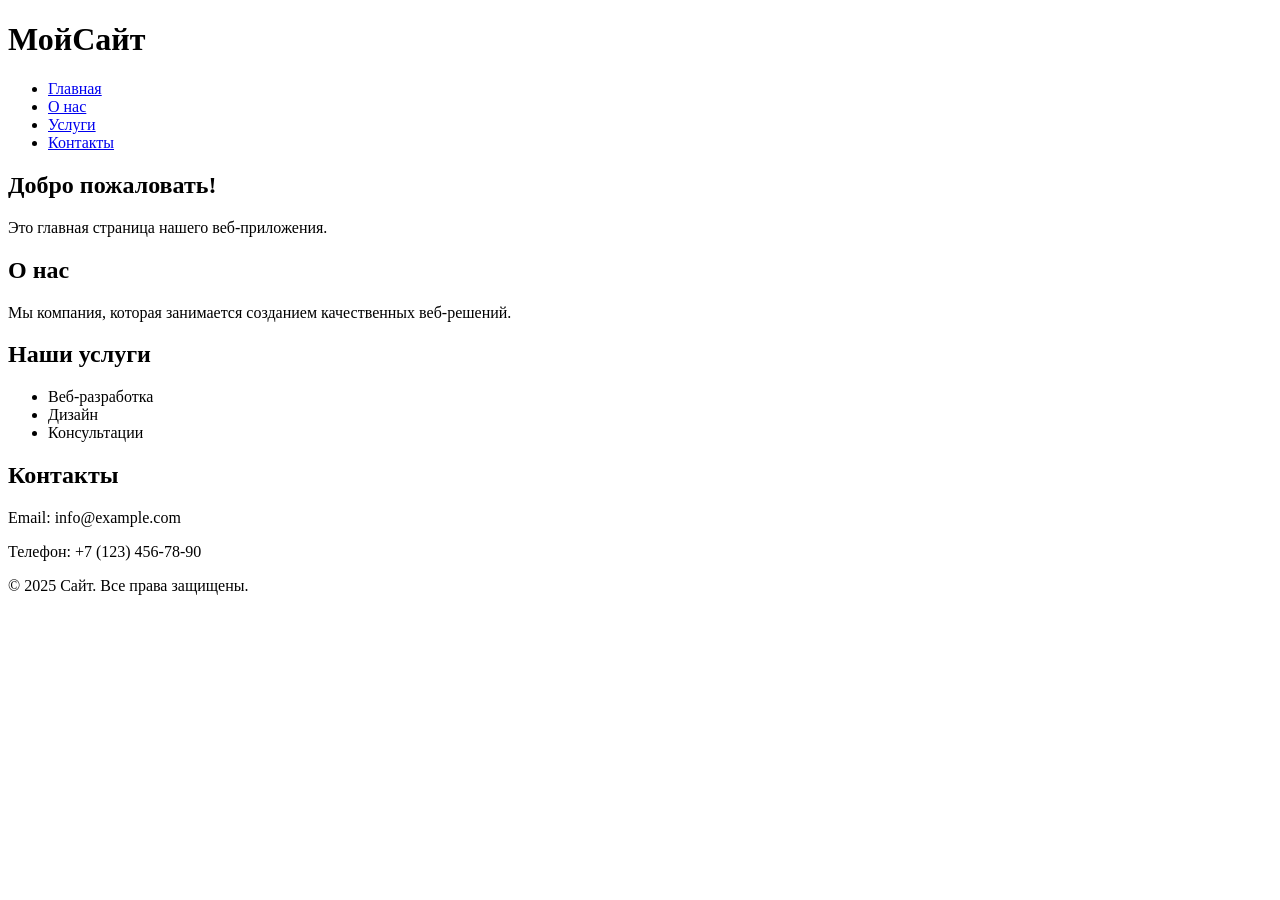
==== index.html @ 2c1b056c "Add files via upload" ====
<!DOCTYPE html>
<html lang="ru">

<head>
    <meta charset="UTF-8">
    <meta name="viewport" content="width=device-width, initial-scale=1.0">
    <title>Мой сайт</title>
    <link rel="icon" href="assets/favicon.ico" type="image/x-icon">
</head>

<body>
    <header>
        <div>
            <h1>МойСайт</h1>
        </div>
        <nav>
            <ul>
                <li><a href="#home">Главная</a></li>
                <li><a href="#about">О нас</a></li>
                <li><a href="#services">Услуги</a></li>
                <li><a href="#contact">Контакты</a></li>
            </ul>
        </nav>
    </header>
    <main>
        <section id="home">
            <h2>Добро пожаловать!</h2>
            <p>Это главная страница нашего веб-приложения.</p>
        </section>
        <section id="about">
            <h2>О нас</h2>
            <p>Мы компания, которая занимается созданием качественных веб-решений.
            </p>
        </section>
        <section id="services">
            <h2>Наши услуги</h2>
            <ul>
                <li>Веб-разработка</li>
                <li>Дизайн</li>
                <li>Консультации</li>
            </ul>
        </section>
        <section id="contact">
            <h2>Контакты</h2>
            <p>Email: info@example.com</p>
            <p>Телефон: +7 (123) 456-78-90</p>
        </section>
    </main>
    <footer>
        <p>&copy; 2025 Сайт. Все права защищены.</p>
    </footer>
</body>
</html>
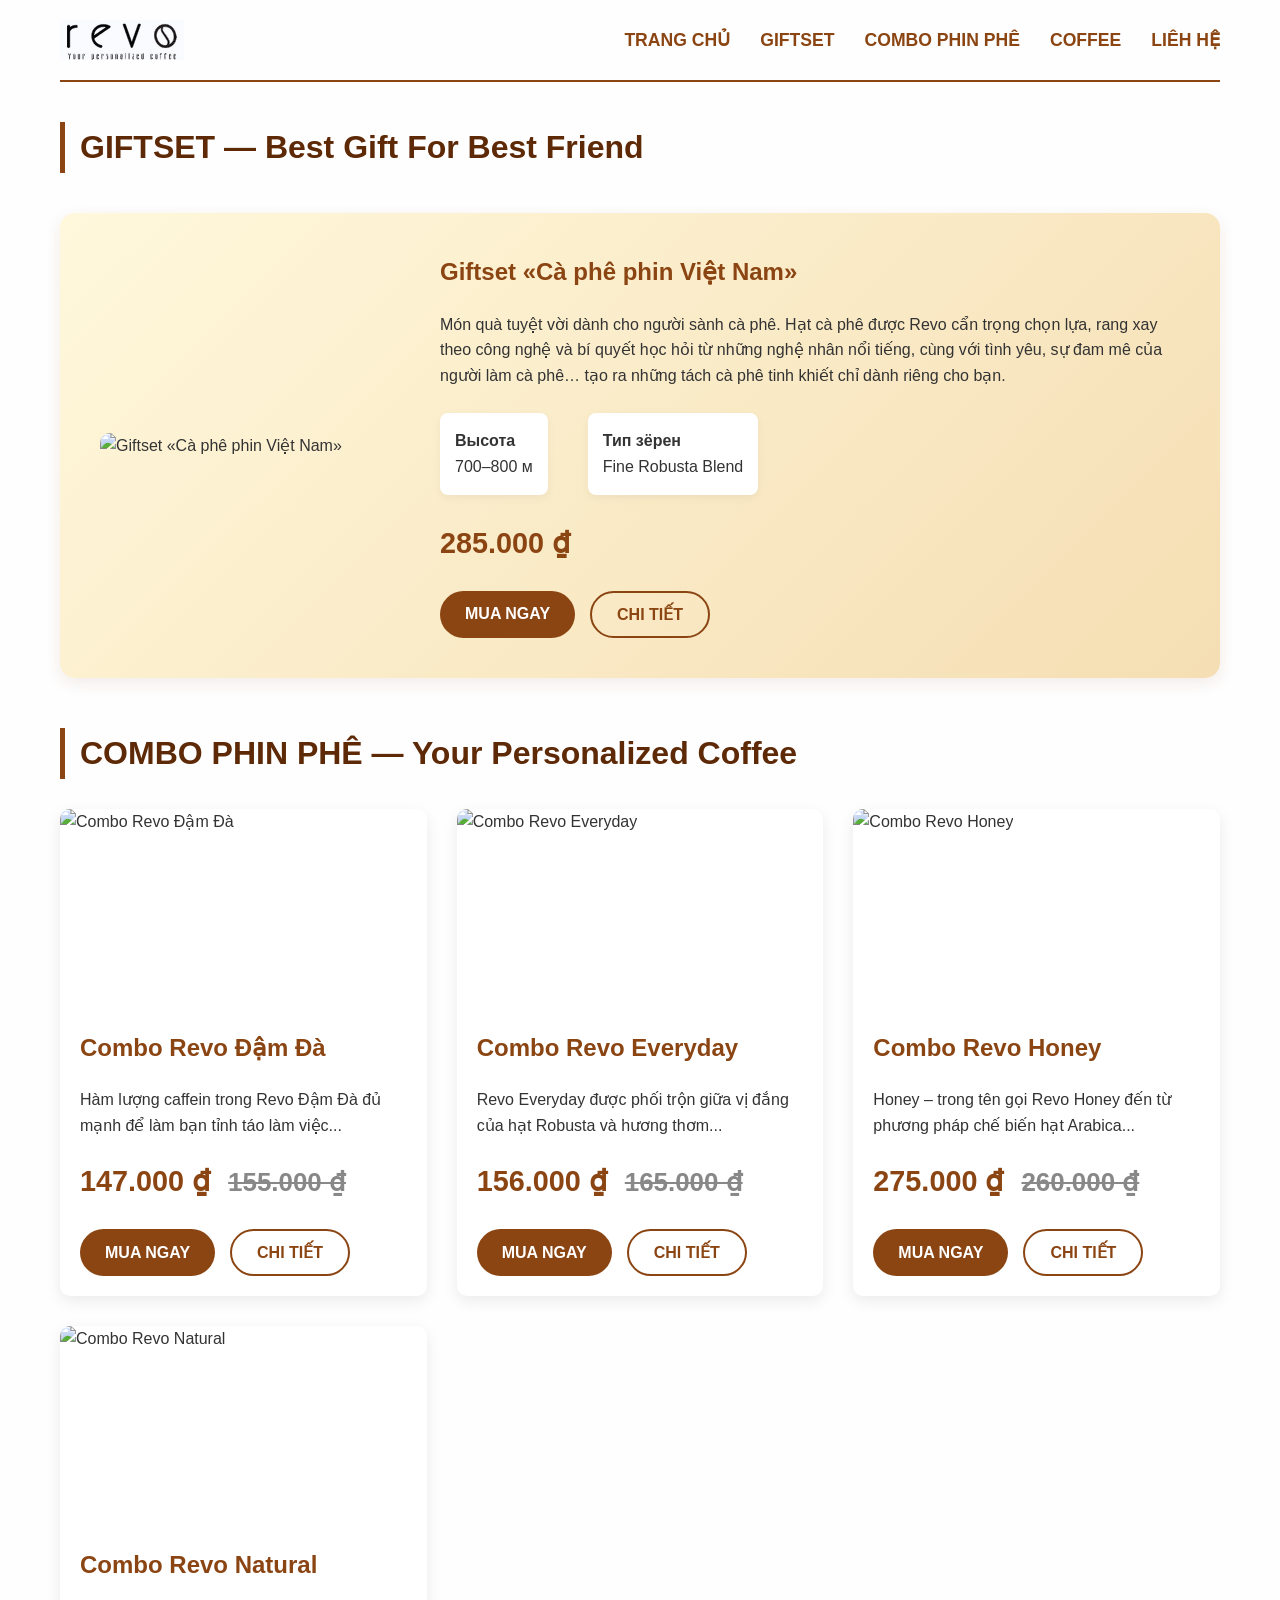
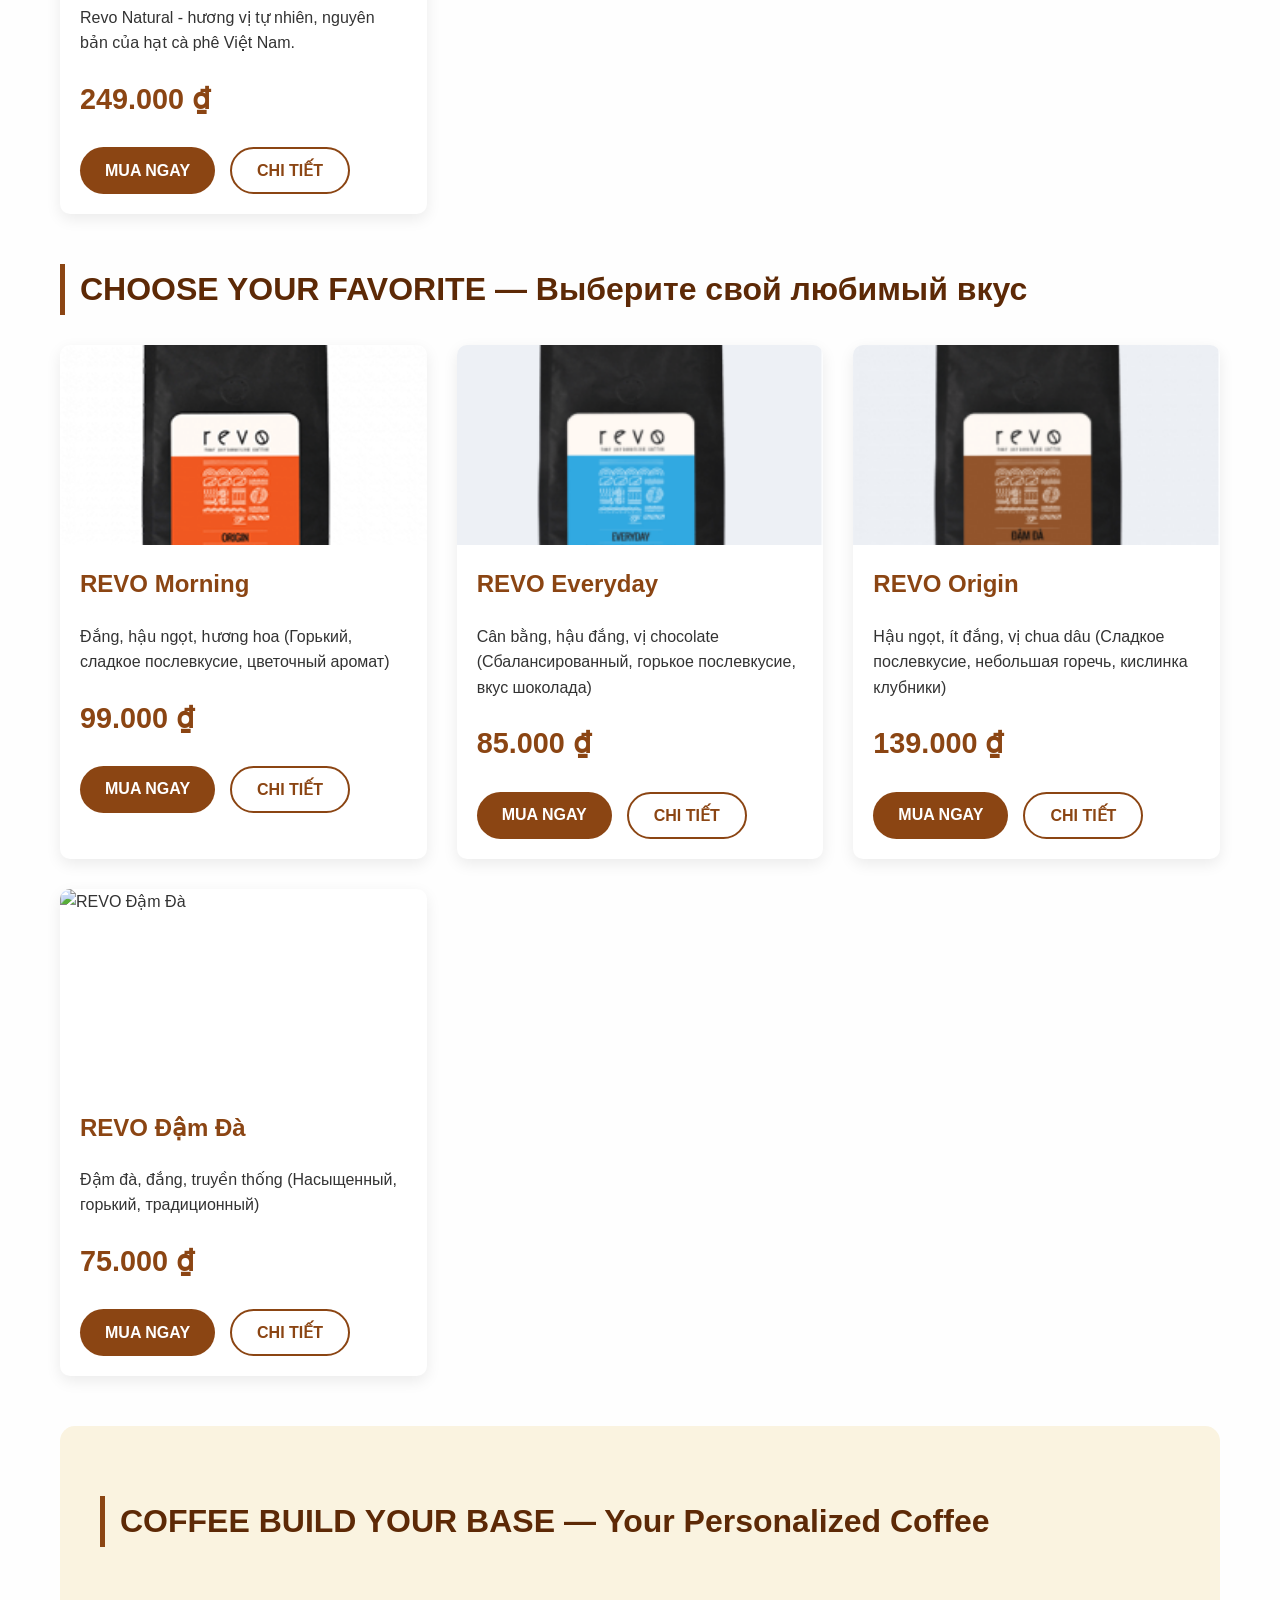
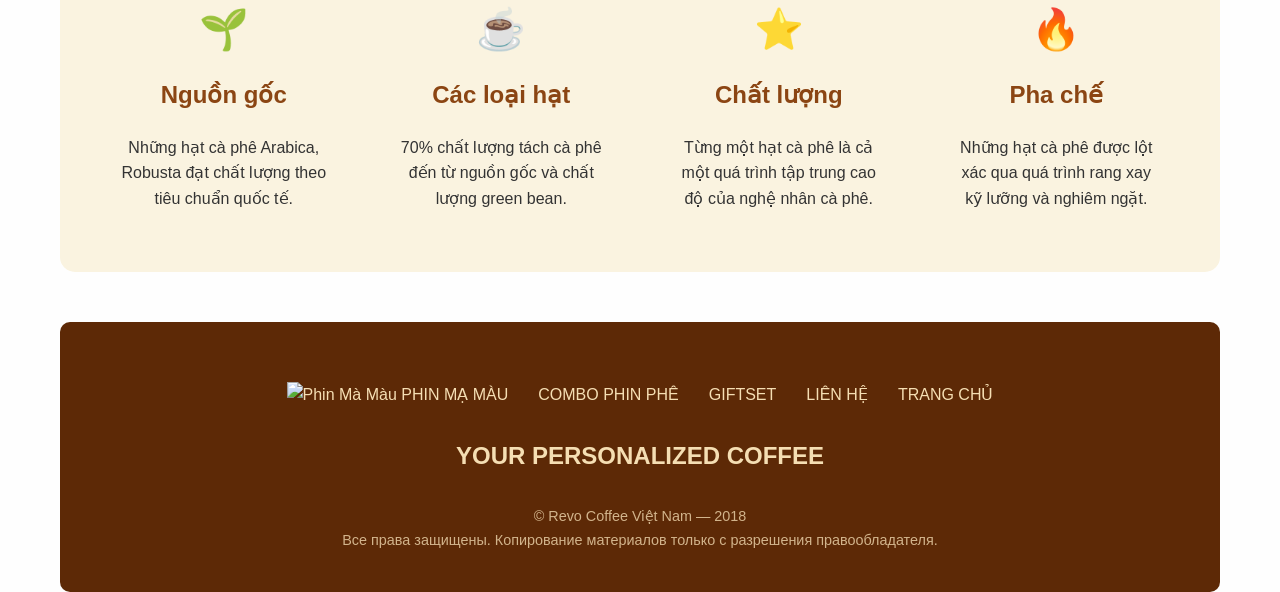
==== commit 22ee5a3d: "prac2" ====
--- a/index.html
+++ b/index.html
@@ -1,53 +1,553 @@
-<!DOCTYPE html>
-<html lang="ru">
-
-<head>
-    <meta charset="UTF-8">
-    <meta name="viewport" content="width=device-width, initial-scale=1.0">
-    <title>Мой сайт</title>
-    <link rel="icon" href="assets/favicon.ico" type="image/x-icon">
-</head>
-
-<body>
-    <header>
-        <div>
-            <h1>МойСайт</h1>
-        </div>
-        <nav>
-            <ul>
-                <li><a href="#home">Главная</a></li>
-                <li><a href="#about">О нас</a></li>
-                <li><a href="#services">Услуги</a></li>
-                <li><a href="#contact">Контакты</a></li>
-            </ul>
-        </nav>
-    </header>
-    <main>
-        <section id="home">
-            <h2>Добро пожаловать!</h2>
-            <p>Это главная страница нашего веб-приложения.</p>
-        </section>
-        <section id="about">
-            <h2>О нас</h2>
-            <p>Мы компания, которая занимается созданием качественных веб-решений.
-            </p>
-        </section>
-        <section id="services">
-            <h2>Наши услуги</h2>
-            <ul>
-                <li>Веб-разработка</li>
-                <li>Дизайн</li>
-                <li>Консультации</li>
-            </ul>
-        </section>
-        <section id="contact">
-            <h2>Контакты</h2>
-            <p>Email: info@example.com</p>
-            <p>Телефон: +7 (123) 456-78-90</p>
-        </section>
-    </main>
-    <footer>
-        <p>&copy; 2025 Сайт. Все права защищены.</p>
-    </footer>
-</body>
+   <!DOCTYPE html>
+<html lang="ru">
+<head>
+    <meta charset="UTF-8">
+    <meta name="viewport" content="width=device-width, initial-scale=1.0">
+    <title>Revo Coffee Việt Nam - 2018</title>
+    <link rel="icon" type="image/x-icon" href="assets/icons/favicon.ico">
+    <style>
+        * {
+            box-sizing: border-box;
+            margin: 0;
+            padding: 0;
+            font-family: 'Arial', sans-serif;
+        }
+        
+        body {
+            line-height: 1.6;
+            color: #333;
+            max-width: 1200px;
+            margin: 0 auto;
+            padding: 0 20px;
+            background-color: #fefefe;
+        }
+        
+        /* Шапка */
+        header {
+            display: flex;
+            justify-content: space-between;
+            align-items: center;
+            padding: 20px 0;
+            border-bottom: 2px solid #8B4513;
+            margin-bottom: 30px;
+        }
+        
+        .logo {
+            max-height: 60px;
+        }
+        
+        /* Навигация */
+        nav ul {
+            display: flex;
+            list-style: none;
+            gap: 30px;
+        }
+        
+        nav a {
+            text-decoration: none;
+            color: #8B4513;
+            font-weight: bold;
+            font-size: 1.1em;
+            transition: color 0.3s;
+        }
+        
+        nav a:hover {
+            color: #D2691E;
+            text-decoration: underline;
+        }
+        
+        /* Основной контент */
+        main {
+            margin: 40px 0;
+        }
+        
+        section {
+            margin-bottom: 50px;
+        }
+        
+        h1, h2, h3 {
+            color: #5D2906;
+            margin-bottom: 20px;
+        }
+        
+        h1 {
+            font-size: 2.5em;
+        }
+        
+        h2 {
+            font-size: 2em;
+            border-left: 5px solid #8B4513;
+            padding-left: 15px;
+            margin: 30px 0;
+        }
+        
+        h3 {
+            font-size: 1.5em;
+            color: #8B4513;
+        }
+        
+        /* Блок giftset */
+        .giftset {
+            background: linear-gradient(135deg, #FFF8DC 0%, #F5DEB3 100%);
+            border-radius: 15px;
+            padding: 40px;
+            display: flex;
+            align-items: center;
+            gap: 40px;
+            margin: 40px 0;
+            box-shadow: 0 5px 15px rgba(139, 69, 19, 0.1);
+        }
+        
+        .giftset-image {
+            flex: 1;
+            max-width: 300px;
+            border-radius: 10px;
+            overflow: hidden;
+        }
+        
+        .giftset-content {
+            flex: 2;
+        }
+        
+        .giftset-image img {
+            width: 100%;
+            height: auto;
+            display: block;
+        }
+        
+        /* Спецификации giftset */
+        .specs {
+            display: flex;
+            gap: 40px;
+            margin: 25px 0;
+        }
+        
+        .spec-item {
+            background: white;
+            padding: 15px;
+            border-radius: 8px;
+            box-shadow: 0 3px 10px rgba(0,0,0,0.05);
+        }
+        
+        /* Цены и кнопки */
+        .price {
+            color: #8B4513;
+            font-weight: bold;
+            font-size: 1.8em;
+            margin: 20px 0;
+        }
+        
+        .old-price {
+            text-decoration: line-through;
+            color: #888;
+            font-size: 0.9em;
+            margin-left: 10px;
+        }
+        
+        .buttons {
+            display: flex;
+            gap: 15px;
+            margin-top: 25px;
+        }
+        
+        button {
+            background-color: #8B4513;
+            color: white;
+            border: none;
+            padding: 12px 25px;
+            border-radius: 25px;
+            cursor: pointer;
+            font-weight: bold;
+            font-size: 1em;
+            transition: all 0.3s;
+        }
+        
+        button:hover {
+            background-color: #A0522D;
+            transform: translateY(-2px);
+            box-shadow: 0 5px 10px rgba(139, 69, 19, 0.2);
+        }
+        
+        button.secondary {
+            background-color: transparent;
+            color: #8B4513;
+            border: 2px solid #8B4513;
+        }
+        
+        button.secondary:hover {
+            background-color: #8B4513;
+            color: white;
+        }
+        
+        /* Карточки товаров */
+        .products {
+            display: grid;
+            grid-template-columns: repeat(auto-fill, minmax(280px, 1fr));
+            gap: 30px;
+            margin: 30px 0;
+        }
+        
+        .product-card {
+            background: white;
+            border-radius: 10px;
+            overflow: hidden;
+            box-shadow: 0 5px 15px rgba(0,0,0,0.08);
+            transition: transform 0.3s;
+        }
+        
+        .product-card:hover {
+            transform: translateY(-10px);
+        }
+        
+        .product-image {
+            width: 100%;
+            height: 200px;
+            overflow: hidden;
+        }
+        
+        .product-image img {
+            width: 100%;
+            height: 100%;
+            object-fit: cover;
+        }
+        
+        .product-content {
+            padding: 20px;
+        }
+        
+        /* Секция Your Personalized Coffee */
+        .personalized {
+            background-color: #FAF3E0;
+            border-radius: 15px;
+            padding: 40px;
+            margin: 50px 0;
+        }
+        
+        .features {
+            display: grid;
+            grid-template-columns: repeat(auto-fit, minmax(200px, 1fr));
+            gap: 30px;
+            margin-top: 30px;
+        }
+        
+        .feature {
+            text-align: center;
+            padding: 20px;
+        }
+        
+        .feature-icon {
+            font-size: 2.5em;
+            color: #8B4513;
+            margin-bottom: 15px;
+        }
+        
+        /* Подвал */
+        footer {
+            background-color: #5D2906;
+            color: white;
+            padding: 40px;
+            border-radius: 10px;
+            text-align: center;
+            margin-top: 50px;
+        }
+        
+        .footer-links {
+            display: flex;
+            justify-content: center;
+            gap: 30px;
+            margin: 20px 0;
+            flex-wrap: wrap;
+        }
+        
+        .footer-links a {
+            color: #F5DEB3;
+            text-decoration: none;
+        }
+        
+        .footer-links a:hover {
+            text-decoration: underline;
+        }
+        
+        .copyright {
+            margin-top: 30px;
+            color: #D2B48C;
+            font-size: 0.9em;
+        }
+        
+        /* Адаптивность */
+        @media (max-width: 768px) {
+            .giftset {
+                flex-direction: column;
+                text-align: center;
+            }
+            
+            .giftset-image {
+                max-width: 100%;
+            }
+            
+            .specs {
+                flex-direction: column;
+                gap: 15px;
+            }
+            
+            nav ul {
+                flex-direction: column;
+                gap: 15px;
+                text-align: center;
+            }
+            
+            .products {
+                grid-template-columns: 1fr;
+            }
+            
+            .footer-links {
+                flex-direction: column;
+                gap: 15px;
+            }
+        }
+    </style>
+</head>
+<body>
+    <header>
+        <!-- ЛОГОТИП: Добавьте файл logo.png в папку assets/img -->
+        <img src="assets/img/logo.png" alt="Логотип Revo Coffee Việt Nam" class="logo">
+        
+        <nav>
+            <ul>
+                <li><a href="#home">TRANG CHỦ</a></li>
+                <li><a href="#giftset">GIFTSET</a></li>
+                <li><a href="#combo">COMBO PHIN PHÊ</a></li>
+                <li><a href="#coffee">COFFEE</a></li>
+                <li><a href="#contact">LIÊН HỆ</a></li>
+            </ul>
+        </nav>
+    </header>
+    
+    <main>
+        <!-- GIFTSET СЕКЦИЯ -->
+        <section id="giftset">
+            <h2>GIFTSET — Best Gift For Best Friend</h2>
+            
+            <div class="giftset">
+                <!-- ИЗОБРАЖЕНИЕ GIFTSET: Добавьте giftset.jpg в assets/img -->
+                <div class="giftset-image">
+                    <img src="assets/img/giftset.jpg" alt="Giftset «Cà phê phin Việt Nam»">
+                </div>
+                
+                <div class="giftset-content">
+                    <h3>Giftset «Cà phê phin Việt Nam»</h3>
+                    <p>Мón quà tuyệt vời dành cho người sành cà phê. Hạt cà phê được Revo cẩn trọng chọn lựa, rang xay theo công nghệ và bí quyết học hỏi từ những nghệ nhân nổi tiếng, cùng với tình yêu, sự đam mê của người làm cà phê… tạo ra những tách cà phê tinh khiết chỉ dành riêng cho bạn.</p>
+                    
+                    <div class="specs">
+                        <div class="spec-item">
+                            <h4>Высота</h4>
+                            <p>700–800 м</p>
+                        </div>
+                        <div class="spec-item">
+                            <h4>Тип зёрен</h4>
+                            <p>Fine Robusta Blend</p>
+                        </div>
+                    </div>
+                    
+                    <p class="price">285.000 ₫</p>
+                    
+                    <div class="buttons">
+                        <button>MUA NGAY</button>
+                        <button class="secondary">CHI TIẾT</button>
+                    </div>
+                </div>
+            </div>
+        </section>
+        
+        <!-- COMBO PHIN PHÊ СЕКЦИЯ -->
+        <section id="combo">
+            <h2>COMBO PHIN PHÊ — Your Personalized Coffee</h2>
+            
+            <div class="products">
+                <!-- COMBO 1: Добавьте combo1.jpg в assets/img -->
+                <article class="product-card">
+                    <div class="product-image">
+                        <img src="assets/img/combo1.jpg" alt="Combo Revo Đậm Đà">
+                    </div>
+                    <div class="product-content">
+                        <h3>Combo Revo Đậm Đà</h3>
+                        <p>Hàm lượng caffein trong Revo Đậm Đà đủ mạnh để làm bạn tỉnh táo làm việc...</p>
+                        <p class="price">147.000 ₫ <span class="old-price">155.000 ₫</span></p>
+                        <div class="buttons">
+                            <button>MUA NGAY</button>
+                            <button class="secondary">CHI TIẾT</button>
+                        </div>
+                    </div>
+                </article>
+                
+                <!-- COMBO 2: Добавьте combo2.jpg в assets/img -->
+                <article class="product-card">
+                    <div class="product-image">
+                        <img src="assets/img/combo2.jpg" alt="Combo Revo Everyday">
+                    </div>
+                    <div class="product-content">
+                        <h3>Combo Revo Everyday</h3>
+                        <p>Revo Everyday được phối trộn giữa vị đắng của hạt Robusta và hương thơm...</p>
+                        <p class="price">156.000 ₫ <span class="old-price">165.000 ₫</span></p>
+                        <div class="buttons">
+                            <button>MUA NGAY</button>
+                            <button class="secondary">CHI TIẾT</button>
+                        </div>
+                    </div>
+                </article>
+                
+                <!-- COMBO 3: Добавьте combo3.jpg в assets/img -->
+                <article class="product-card">
+                    <div class="product-image">
+                        <img src="assets/img/combo3.jpg" alt="Combo Revo Honey">
+                    </div>
+                    <div class="product-content">
+                        <h3>Combo Revo Honey</h3>
+                        <p>Honey – trong tên gọi Revo Honey đến từ phương pháp chế biến hạt Arabica...</p>
+                        <p class="price">275.000 ₫ <span class="old-price">260.000 ₫</span></p>
+                        <div class="buttons">
+                            <button>MUA NGAY</button>
+                            <button class="secondary">CHI TIẾT</button>
+                        </div>
+                    </div>
+                </article>
+                
+                <!-- COMBO 4: Добавьте combo4.jpg в assets/img -->
+                <article class="product-card">
+                    <div class="product-image">
+                        <img src="assets/img/combo4.jpg" alt="Combo Revo Natural">
+                    </div>
+                    <div class="product-content">
+                        <h3>Combo Revo Natural</h3>
+                        <p>Revo Natural - hương vị tự nhiên, nguyên bản của hạt cà phê Việt Nam.</p>
+                        <p class="price">249.000 ₫</p>
+                        <div class="buttons">
+                            <button>MUA NGAY</button>
+                            <button class="secondary">CHI TIẾT</button>
+                        </div>
+                    </div>
+                </article>
+            </div>
+        </section>
+        
+        <!-- COFFEE СЕКЦИЯ -->
+        <section id="coffee">
+            <h2>CHOOSE YOUR FAVORITE — Выберите свой любимый вкус</h2>
+            
+            <div class="products">
+                <!-- COFFEE 1: Добавьте coffee1.jpg в assets/img -->
+                <article class="product-card">
+                    <div class="product-image">
+                        <img src="assets/img/coffee1.jpg" alt="REVO Morning">
+                    </div>
+                    <div class="product-content">
+                        <h3>REVO Morning</h3>
+                        <p>Đắng, hậu ngọt, hương hoa (Горький, сладкое послевкусие, цветочный аромат)</p>
+                        <p class="price">99.000 ₫</p>
+                        <div class="buttons">
+                            <button>MUA NGAY</button>
+                            <button class="secondary">CHI TIẾT</button>
+                        </div>
+                    </div>
+                </article>
+                
+                <!-- COFFEE 2: Добавьте coffee2.jpg в assets/img -->
+                <article class="product-card">
+                    <div class="product-image">
+                        <img src="assets/img/coffee2.jpg" alt="REVO Everyday">
+                    </div>
+                    <div class="product-content">
+                        <h3>REVO Everyday</h3>
+                        <p>Cân bằng, hậu đắng, vị chocolate (Сбалансированный, горькое послевкусие, вкус шоколада)</p>
+                        <p class="price">85.000 ₫</p>
+                        <div class="buttons">
+                            <button>MUA NGAY</button>
+                            <button class="secondary">CHI TIẾT</button>
+                        </div>
+                    </div>
+                </article>
+                
+                <!-- COFFEE 3: Добавьте coffee3.jpg в assets/img -->
+                <article class="product-card">
+                    <div class="product-image">
+                        <img src="assets/img/coffee3.jpg" alt="REVO Origin">
+                    </div>
+                    <div class="product-content">
+                        <h3>REVO Origin</h3>
+                        <p>Hậu ngọt, ít đắng, vị chua dâu (Сладкое послевкусие, небольшая горечь, кислинка клубники)</p>
+                        <p class="price">139.000 ₫</p>
+                        <div class="buttons">
+                            <button>MUA NGAY</button>
+                            <button class="secondary">CHI TIẾT</button>
+                        </div>
+                    </div>
+                </article>
+                
+                <!-- COFFEE 4: Добавьте coffee4.jpg в assets/img -->
+                <article class="product-card">
+                    <div class="product-image">
+                        <img src="assets/img/coffee4.jpg" alt="REVO Đậm Đà">
+                    </div>
+                    <div class="product-content">
+                        <h3>REVO Đậm Đà</h3>
+                        <p>Đậm đà, đắng, truyền thống (Насыщенный, горький, традиционный)</p>
+                        <p class="price">75.000 ₫</p>
+                        <div class="buttons">
+                            <button>MUA NGAY</button>
+                            <button class="secondary">CHI TIẾT</button>
+                        </div>
+                    </div>
+                </article>
+            </div>
+        </section>
+        
+        <!-- PERSONALIZED COFFEE СЕКЦИЯ -->
+        <section class="personalized">
+            <h2>COFFEE BUILD YOUR BASE — Your Personalized Coffee</h2>
+            
+            <div class="features">
+                <div class="feature">
+                    <div class="feature-icon">🌱</div>
+                    <h3>Nguồn gốc</h3>
+                    <p>Những hạt cà phê Arabica, Robusta đạt chất lượng theo tiêu chuẩn quốc tế.</p>
+                </div>
+                
+                <div class="feature">
+                    <div class="feature-icon">☕</div>
+                    <h3>Các loại hạt</h3>
+                    <p>70% chất lượng tách cà phê đến từ nguồn gốc và chất lượng green bean.</p>
+                </div>
+                
+                <div class="feature">
+                    <div class="feature-icon">⭐</div>
+                    <h3>Chất lượng</h3>
+                    <p>Từng một hạt cà phê là cả một quá trình tập trung cao độ của nghệ nhân cà phê.</p>
+                </div>
+                
+                <div class="feature">
+                    <div class="feature-icon">🔥</div>
+                    <h3>Pha chế</h3>
+                    <p>Những hạt cà phê được lột xác qua quá trình rang xay kỹ lưỡng và nghiêm ngặt.</p>
+                </div>
+            </div>
+        </section>
+    </main>
+    
+    <footer id="contact">
+        <div class="footer-links">
+            <a href="#"><img src="assets/icons/phin-icon.svg" alt="Phin Mà Màu" height="30"> PHIN MẠ MÀU</a>
+            <a href="#combo">COMBO PHIN PHÊ</a>
+            <a href="#giftset">GIFTSET</a>
+            <a href="#contact">LIÊN HỆ</a>
+            <a href="#home">TRANG CHỦ</a>
+        </div>
+        
+        <h3 style="color: #F5DEB3; margin: 30px 0;">YOUR PERSONALIZED COFFEE</h3>
+        
+        <div class="copyright">
+            <p>© Revo Coffee Việt Nam — 2018</p>
+            <p>Все права защищены. Копирование материалов только с разрешения правообладателя.</p>
+        </div>
+    </footer>
+</body>
 </html>
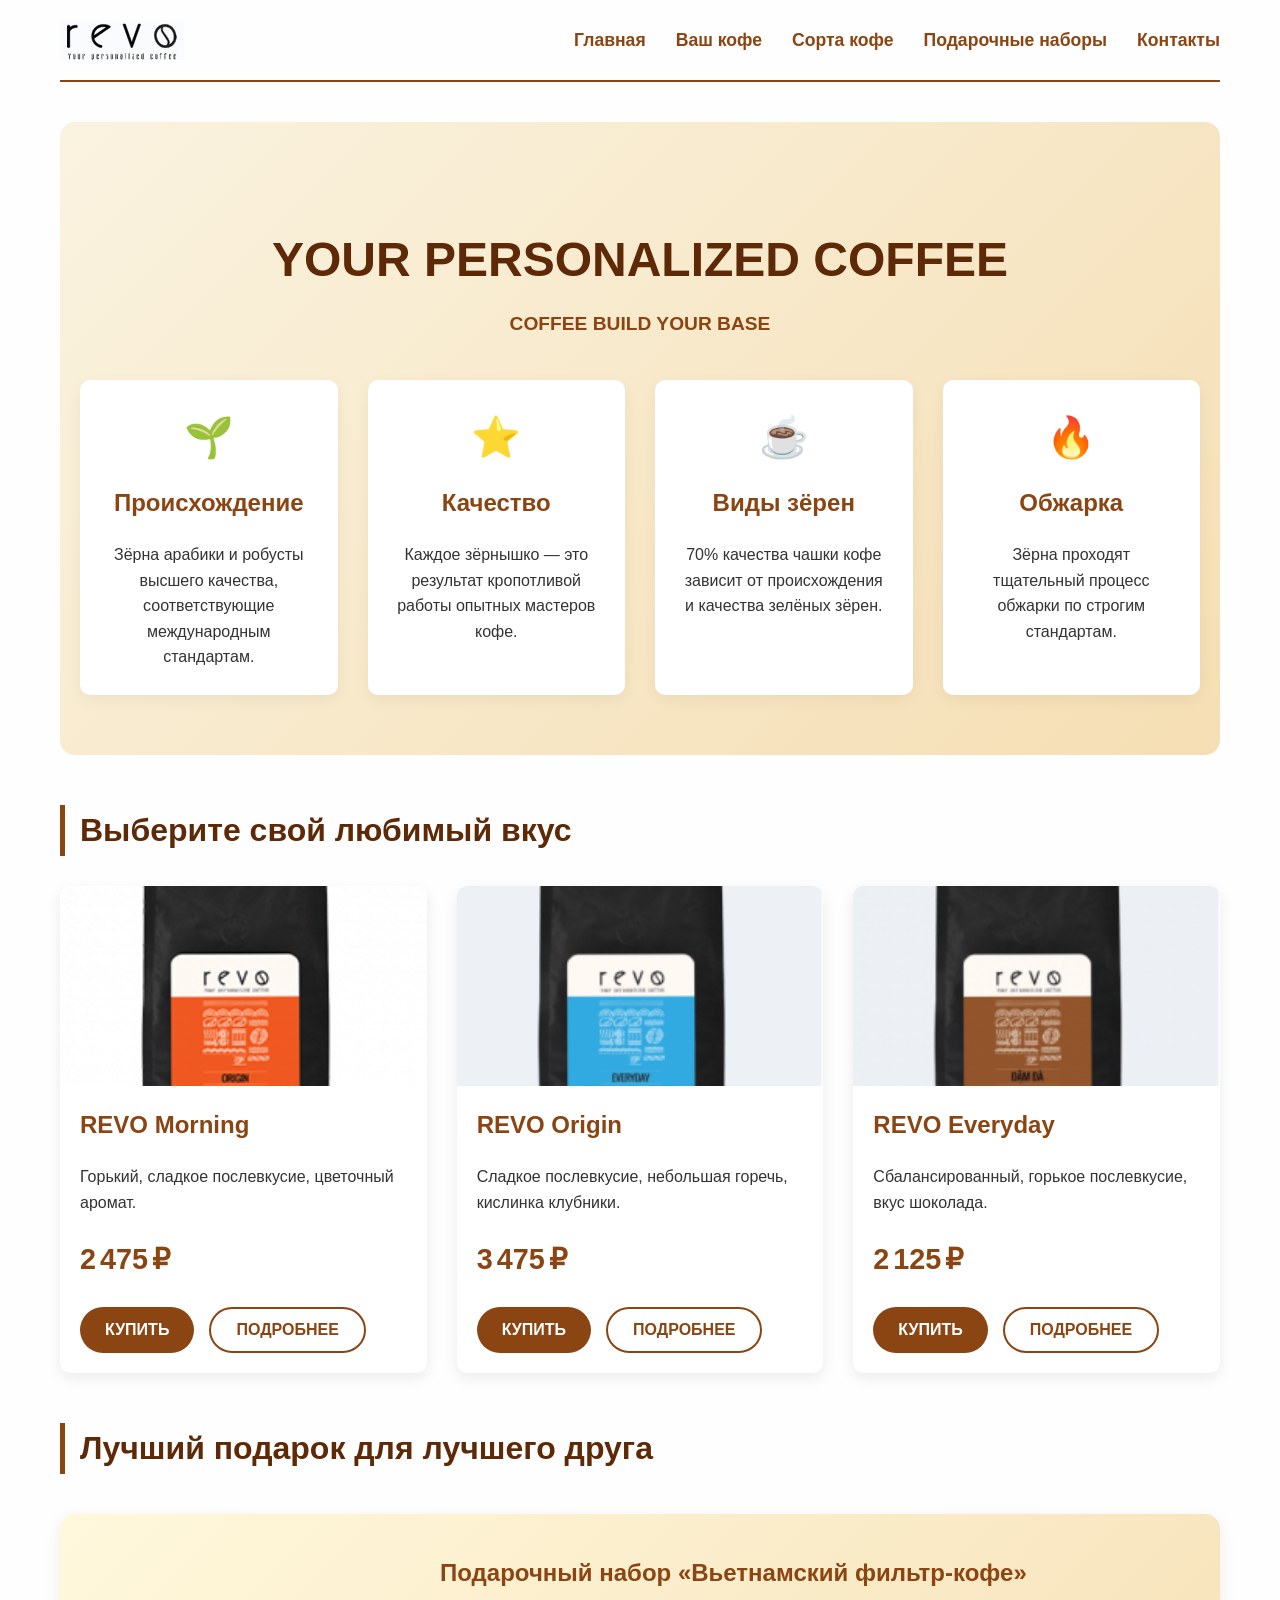
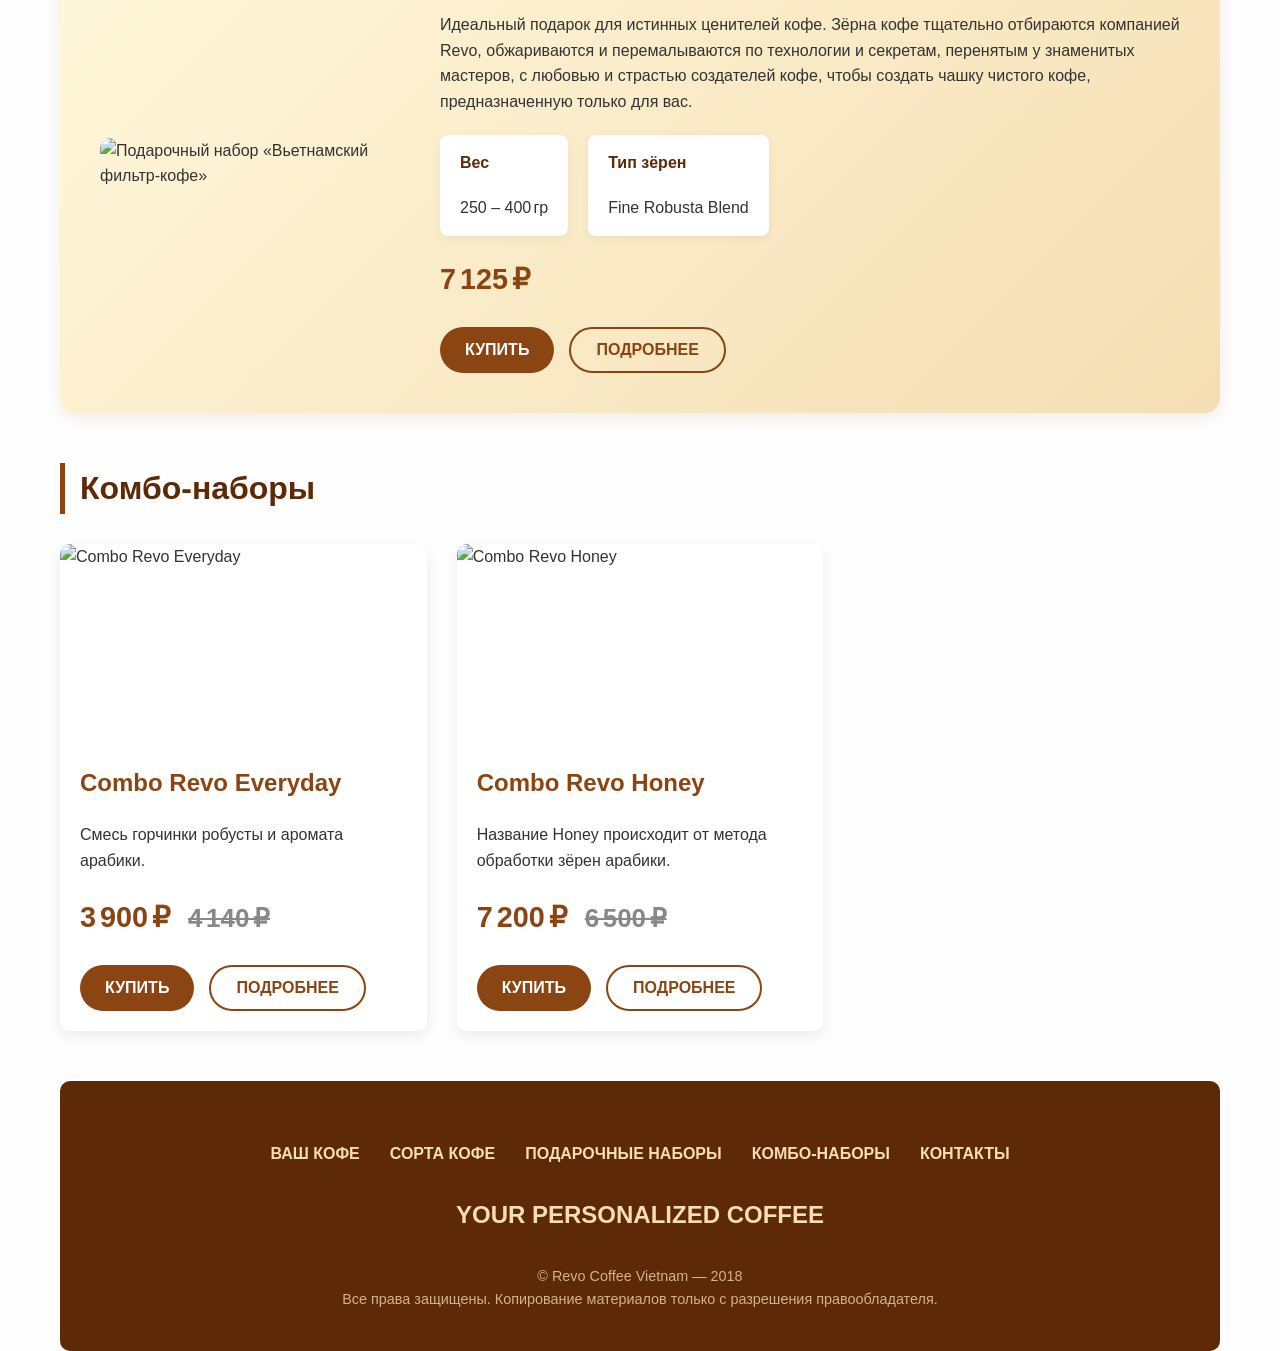
==== commit 4087acd5: "Update index.html" ====
--- a/index.html
+++ b/index.html
@@ -1,9 +1,9 @@
-   <!DOCTYPE html>
+<!DOCTYPE html>
 <html lang="ru">
 <head>
     <meta charset="UTF-8">
     <meta name="viewport" content="width=device-width, initial-scale=1.0">
-    <title>Revo Coffee Việt Nam - 2018</title>
+    <title>Revo Coffee — Ваш персонализированный кофе</title>
     <link rel="icon" type="image/x-icon" href="assets/icons/favicon.ico">
     <style>
         * {
@@ -12,7 +12,7 @@
             padding: 0;
             font-family: 'Arial', sans-serif;
         }
-        
+
         body {
             line-height: 1.6;
             color: #333;
@@ -21,7 +21,7 @@
             padding: 0 20px;
             background-color: #fefefe;
         }
-        
+
         /* Шапка */
         header {
             display: flex;
@@ -31,18 +31,18 @@
             border-bottom: 2px solid #8B4513;
             margin-bottom: 30px;
         }
-        
+
         .logo {
             max-height: 60px;
         }
-        
+
         /* Навигация */
         nav ul {
             display: flex;
             list-style: none;
             gap: 30px;
         }
-        
+
         nav a {
             text-decoration: none;
             color: #8B4513;
@@ -50,43 +50,123 @@
             font-size: 1.1em;
             transition: color 0.3s;
         }
-        
+
         nav a:hover {
             color: #D2691E;
             text-decoration: underline;
         }
-        
+
         /* Основной контент */
         main {
             margin: 40px 0;
         }
-        
+
         section {
             margin-bottom: 50px;
         }
-        
-        h1, h2, h3 {
+
+        h1, h2, h3, h4 {
             color: #5D2906;
             margin-bottom: 20px;
         }
-        
+
         h1 {
             font-size: 2.5em;
-        }
-        
+            text-align: center;
+            margin: 40px 0;
+        }
+
         h2 {
             font-size: 2em;
             border-left: 5px solid #8B4513;
             padding-left: 15px;
             margin: 30px 0;
         }
-        
+
         h3 {
             font-size: 1.5em;
             color: #8B4513;
         }
-        
-        /* Блок giftset */
+
+        /* Секция Your Personalized Coffee */
+        .hero {
+            text-align: center;
+            padding: 60px 20px;
+            background: linear-gradient(135deg, #FAF3E0 0%, #F5DEB3 100%);
+            border-radius: 15px;
+            margin-bottom: 50px;
+        }
+
+        .hero h1 {
+            font-size: 3em;
+            margin-bottom: 10px;
+        }
+
+        .hero-subtitle {
+            font-size: 1.2em;
+            color: #8B4513;
+            font-weight: bold;
+            margin-bottom: 40px;
+        }
+
+        .features {
+            display: grid;
+            grid-template-columns: repeat(auto-fit, minmax(250px, 1fr));
+            gap: 30px;
+            margin-top: 40px;
+        }
+
+        .feature {
+            text-align: center;
+            padding: 25px;
+            background: white;
+            border-radius: 10px;
+            box-shadow: 0 5px 15px rgba(0,0,0,0.05);
+        }
+
+        .feature-icon {
+            font-size: 2.5em;
+            color: #8B4513;
+            margin-bottom: 15px;
+        }
+
+        /* Продукты */
+        .products {
+            display: grid;
+            grid-template-columns: repeat(auto-fill, minmax(280px, 1fr));
+            gap: 30px;
+            margin: 30px 0;
+        }
+
+        .product-card {
+            background: white;
+            border-radius: 10px;
+            overflow: hidden;
+            box-shadow: 0 5px 15px rgba(0,0,0,0.08);
+            transition: transform 0.3s;
+        }
+
+        .product-card:hover {
+            transform: translateY(-10px);
+        }
+
+        .product-image {
+            width: 100%;
+            height: 200px;
+            overflow: hidden;
+        }
+
+        .product-image img {
+            width: 100%;
+            height: 100%;
+            object-fit: cover;
+        }
+
+        .product-content {
+            padding: 20px;
+        }
+
+        /* GIFTSET */
         .giftset {
             background: linear-gradient(135deg, #FFF8DC 0%, #F5DEB3 100%);
             border-radius: 15px;
@@ -97,38 +177,38 @@
             margin: 40px 0;
             box-shadow: 0 5px 15px rgba(139, 69, 19, 0.1);
         }
-        
+
         .giftset-image {
             flex: 1;
             max-width: 300px;
             border-radius: 10px;
             overflow: hidden;
         }
-        
+
         .giftset-content {
             flex: 2;
         }
-        
+
         .giftset-image img {
             width: 100%;
             height: auto;
             display: block;
         }
-        
-        /* Спецификации giftset */
+
         .specs {
             display: flex;
-            gap: 40px;
-            margin: 25px 0;
-        }
-        
+            gap: 20px;
+            margin: 20px 0;
+            flex-wrap: wrap;
+        }
+
         .spec-item {
             background: white;
-            padding: 15px;
+            padding: 15px 20px;
             border-radius: 8px;
             box-shadow: 0 3px 10px rgba(0,0,0,0.05);
         }
-        
+
         /* Цены и кнопки */
         .price {
             color: #8B4513;
@@ -136,20 +216,20 @@
             font-size: 1.8em;
             margin: 20px 0;
         }
-        
+
         .old-price {
             text-decoration: line-through;
             color: #888;
             font-size: 0.9em;
             margin-left: 10px;
         }
-        
+
         .buttons {
             display: flex;
             gap: 15px;
             margin-top: 25px;
         }
-        
+
         button {
             background-color: #8B4513;
             color: white;
@@ -161,86 +241,24 @@
             font-size: 1em;
             transition: all 0.3s;
         }
-        
+
         button:hover {
             background-color: #A0522D;
             transform: translateY(-2px);
             box-shadow: 0 5px 10px rgba(139, 69, 19, 0.2);
         }
-        
+
         button.secondary {
             background-color: transparent;
             color: #8B4513;
             border: 2px solid #8B4513;
         }
-        
+
         button.secondary:hover {
             background-color: #8B4513;
             color: white;
         }
-        
-        /* Карточки товаров */
-        .products {
-            display: grid;
-            grid-template-columns: repeat(auto-fill, minmax(280px, 1fr));
-            gap: 30px;
-            margin: 30px 0;
-        }
-        
-        .product-card {
-            background: white;
-            border-radius: 10px;
-            overflow: hidden;
-            box-shadow: 0 5px 15px rgba(0,0,0,0.08);
-            transition: transform 0.3s;
-        }
-        
-        .product-card:hover {
-            transform: translateY(-10px);
-        }
-        
-        .product-image {
-            width: 100%;
-            height: 200px;
-            overflow: hidden;
-        }
-        
-        .product-image img {
-            width: 100%;
-            height: 100%;
-            object-fit: cover;
-        }
-        
-        .product-content {
-            padding: 20px;
-        }
-        
-        /* Секция Your Personalized Coffee */
-        .personalized {
-            background-color: #FAF3E0;
-            border-radius: 15px;
-            padding: 40px;
-            margin: 50px 0;
-        }
-        
-        .features {
-            display: grid;
-            grid-template-columns: repeat(auto-fit, minmax(200px, 1fr));
-            gap: 30px;
-            margin-top: 30px;
-        }
-        
-        .feature {
-            text-align: center;
-            padding: 20px;
-        }
-        
-        .feature-icon {
-            font-size: 2.5em;
-            color: #8B4513;
-            margin-bottom: 15px;
-        }
-        
+
         /* Подвал */
         footer {
             background-color: #5D2906;
@@ -250,7 +268,7 @@
             text-align: center;
             margin-top: 50px;
         }
-        
+
         .footer-links {
             display: flex;
             justify-content: center;
@@ -258,296 +276,250 @@
             margin: 20px 0;
             flex-wrap: wrap;
         }
-        
+
         .footer-links a {
             color: #F5DEB3;
             text-decoration: none;
-        }
-        
+            font-weight: bold;
+        }
+
         .footer-links a:hover {
             text-decoration: underline;
         }
-        
+
         .copyright {
             margin-top: 30px;
             color: #D2B48C;
             font-size: 0.9em;
         }
-        
+
         /* Адаптивность */
         @media (max-width: 768px) {
             .giftset {
                 flex-direction: column;
                 text-align: center;
             }
-            
+
             .giftset-image {
                 max-width: 100%;
             }
-            
+
             .specs {
                 flex-direction: column;
                 gap: 15px;
             }
-            
+
             nav ul {
                 flex-direction: column;
                 gap: 15px;
                 text-align: center;
             }
-            
+
             .products {
                 grid-template-columns: 1fr;
             }
-            
+
+            .features {
+                grid-template-columns: 1fr;
+            }
+
             .footer-links {
                 flex-direction: column;
                 gap: 15px;
             }
+
+            .hero h1 {
+                font-size: 2em;
+            }
         }
     </style>
 </head>
 <body>
-    <header>
-        <!-- ЛОГОТИП: Добавьте файл logo.png в папку assets/img -->
-        <img src="assets/img/logo.png" alt="Логотип Revo Coffee Việt Nam" class="logo">
-        
-        <nav>
-            <ul>
-                <li><a href="#home">TRANG CHỦ</a></li>
-                <li><a href="#giftset">GIFTSET</a></li>
-                <li><a href="#combo">COMBO PHIN PHÊ</a></li>
-                <li><a href="#coffee">COFFEE</a></li>
-                <li><a href="#contact">LIÊН HỆ</a></li>
-            </ul>
-        </nav>
-    </header>
-    
-    <main>
-        <!-- GIFTSET СЕКЦИЯ -->
-        <section id="giftset">
-            <h2>GIFTSET — Best Gift For Best Friend</h2>
-            
-            <div class="giftset">
-                <!-- ИЗОБРАЖЕНИЕ GIFTSET: Добавьте giftset.jpg в assets/img -->
-                <div class="giftset-image">
-                    <img src="assets/img/giftset.jpg" alt="Giftset «Cà phê phin Việt Nam»">
-                </div>
-                
-                <div class="giftset-content">
-                    <h3>Giftset «Cà phê phin Việt Nam»</h3>
-                    <p>Мón quà tuyệt vời dành cho người sành cà phê. Hạt cà phê được Revo cẩn trọng chọn lựa, rang xay theo công nghệ và bí quyết học hỏi từ những nghệ nhân nổi tiếng, cùng với tình yêu, sự đam mê của người làm cà phê… tạo ra những tách cà phê tinh khiết chỉ dành riêng cho bạn.</p>
-                    
-                    <div class="specs">
-                        <div class="spec-item">
-                            <h4>Высота</h4>
-                            <p>700–800 м</p>
-                        </div>
-                        <div class="spec-item">
-                            <h4>Тип зёрен</h4>
-                            <p>Fine Robusta Blend</p>
-                        </div>
-                    </div>
-                    
-                    <p class="price">285.000 ₫</p>
-                    
+<header>
+    <img src="assets/img/logo.png" alt="Логотип Revo Coffee Việt Nam" class="logo">
+    <nav>
+        <ul>
+            <li><a href="#home">Главная</a></li>
+            <li><a href="#personalized">Ваш кофе</a></li>
+            <li><a href="#coffee">Сорта кофе</a></li>
+            <li><a href="#giftset">Подарочные наборы</a></li>
+            <li><a href="#contact">Контакты</a></li>
+        </ul>
+    </nav>
+</header>
+
+<main>
+    <!-- СЕКЦИЯ 1: Your Personalized Coffee -->
+    <section id="personalized" class="hero">
+        <h1>YOUR PERSONALIZED COFFEE</h1>
+        <p class="hero-subtitle">COFFEE BUILD YOUR BASE</p>
+
+        <div class="features">
+            <article class="feature">
+                <div class="feature-icon">🌱</div>
+                <h3>Происхождение</h3>
+                <p>Зёрна арабики и робусты высшего качества, соответствующие международным стандартам.</p>
+            </article>
+
+            <article class="feature">
+                <div class="feature-icon">⭐</div>
+                <h3>Качество</h3>
+                <p>Каждое зёрнышко — это результат кропотливой работы опытных мастеров кофе.</p>
+            </article>
+
+            <article class="feature">
+                <div class="feature-icon">☕</div>
+                <h3>Виды зёрен</h3>
+                <p>70% качества чашки кофе зависит от происхождения и качества зелёных зёрен.</p>
+            </article>
+
+            <article class="feature">
+                <div class="feature-icon">🔥</div>
+                <h3>Обжарка</h3>
+                <p>Зёрна проходят тщательный процесс обжарки по строгим стандартам.</p>
+            </article>
+        </div>
+    </section>
+
+    <!-- СЕКЦИЯ 2: Кофе -->
+    <section id="coffee">
+        <h2>Выберите свой любимый вкус</h2>
+
+        <div class="products">
+            <article class="product-card">
+                <div class="product-image">
+                    <img src="assets/img/coffee1.jpg" alt="REVO Morning">
+                </div>
+                <div class="product-content">
+                    <h3>REVO Morning</h3>
+                    <p>Горький, сладкое послевкусие, цветочный аромат.</p>
+                    <p class="price">2 475 ₽</p>
                     <div class="buttons">
-                        <button>MUA NGAY</button>
-                        <button class="secondary">CHI TIẾT</button>
-                    </div>
-                </div>
+                        <button>КУПИТЬ</button>
+                        <button class="secondary">ПОДРОБНЕЕ</button>
+                    </div>
+                </div>
+            </article>
+
+            <article class="product-card">
+                <div class="product-image">
+                    <img src="assets/img/coffee2.jpg" alt="REVO Origin">
+                </div>
+                <div class="product-content">
+                    <h3>REVO Origin</h3>
+                    <p>Сладкое послевкусие, небольшая горечь, кислинка клубники.</p>
+                    <p class="price">3 475 ₽</p>
+                    <div class="buttons">
+                        <button>КУПИТЬ</button>
+                        <button class="secondary">ПОДРОБНЕЕ</button>
+                    </div>
+                </div>
+            </article>
+
+            <article class="product-card">
+                <div class="product-image">
+                    <img src="assets/img/coffee3.jpg" alt="REVO Everyday">
+                </div>
+                <div class="product-content">
+                    <h3>REVO Everyday</h3>
+                    <p>Сбалансированный, горькое послевкусие, вкус шоколада.</p>
+                    <p class="price">2 125 ₽</p>
+                    <div class="buttons">
+                        <button>КУПИТЬ</button>
+                        <button class="secondary">ПОДРОБНЕЕ</button>
+                    </div>
+                </div>
+            </article>
+        </div>
+    </section>
+
+    <!-- СЕКЦИЯ 3: Подарочные наборы -->
+    <section id="giftset">
+        <h2>Лучший подарок для лучшего друга</h2>
+
+        <article class="giftset">
+            <div class="giftset-image">
+                <img src="assets/img/giftset.jpg" alt="Подарочный набор «Вьетнамский фильтр-кофе»">
             </div>
-        </section>
-        
-        <!-- COMBO PHIN PHÊ СЕКЦИЯ -->
-        <section id="combo">
-            <h2>COMBO PHIN PHÊ — Your Personalized Coffee</h2>
-            
-            <div class="products">
-                <!-- COMBO 1: Добавьте combo1.jpg в assets/img -->
-                <article class="product-card">
-                    <div class="product-image">
-                        <img src="assets/img/combo1.jpg" alt="Combo Revo Đậm Đà">
-                    </div>
-                    <div class="product-content">
-                        <h3>Combo Revo Đậm Đà</h3>
-                        <p>Hàm lượng caffein trong Revo Đậm Đà đủ mạnh để làm bạn tỉnh táo làm việc...</p>
-                        <p class="price">147.000 ₫ <span class="old-price">155.000 ₫</span></p>
-                        <div class="buttons">
-                            <button>MUA NGAY</button>
-                            <button class="secondary">CHI TIẾT</button>
-                        </div>
-                    </div>
-                </article>
-                
-                <!-- COMBO 2: Добавьте combo2.jpg в assets/img -->
-                <article class="product-card">
-                    <div class="product-image">
-                        <img src="assets/img/combo2.jpg" alt="Combo Revo Everyday">
-                    </div>
-                    <div class="product-content">
-                        <h3>Combo Revo Everyday</h3>
-                        <p>Revo Everyday được phối trộn giữa vị đắng của hạt Robusta và hương thơm...</p>
-                        <p class="price">156.000 ₫ <span class="old-price">165.000 ₫</span></p>
-                        <div class="buttons">
-                            <button>MUA NGAY</button>
-                            <button class="secondary">CHI TIẾT</button>
-                        </div>
-                    </div>
-                </article>
-                
-                <!-- COMBO 3: Добавьте combo3.jpg в assets/img -->
-                <article class="product-card">
-                    <div class="product-image">
-                        <img src="assets/img/combo3.jpg" alt="Combo Revo Honey">
-                    </div>
-                    <div class="product-content">
-                        <h3>Combo Revo Honey</h3>
-                        <p>Honey – trong tên gọi Revo Honey đến từ phương pháp chế biến hạt Arabica...</p>
-                        <p class="price">275.000 ₫ <span class="old-price">260.000 ₫</span></p>
-                        <div class="buttons">
-                            <button>MUA NGAY</button>
-                            <button class="secondary">CHI TIẾT</button>
-                        </div>
-                    </div>
-                </article>
-                
-                <!-- COMBO 4: Добавьте combo4.jpg в assets/img -->
-                <article class="product-card">
-                    <div class="product-image">
-                        <img src="assets/img/combo4.jpg" alt="Combo Revo Natural">
-                    </div>
-                    <div class="product-content">
-                        <h3>Combo Revo Natural</h3>
-                        <p>Revo Natural - hương vị tự nhiên, nguyên bản của hạt cà phê Việt Nam.</p>
-                        <p class="price">249.000 ₫</p>
-                        <div class="buttons">
-                            <button>MUA NGAY</button>
-                            <button class="secondary">CHI TIẾT</button>
-                        </div>
-                    </div>
-                </article>
+
+            <div class="giftset-content">
+                <h3>Подарочный набор «Вьетнамский фильтр-кофе»</h3>
+                <p>Идеальный подарок для истинных ценителей кофе. Зёрна кофе тщательно отбираются компанией Revo, обжариваются и перемалываются по технологии и секретам, перенятым у знаменитых мастеров, с любовью и страстью создателей кофе, чтобы создать чашку чистого кофе, предназначенную только для вас.</p>
+
+                <div class="specs">
+                    <div class="spec-item">
+                        <h4>Вес</h4>
+                        <p>250 – 400 гр</p>
+                    </div>
+                    <div class="spec-item">
+                        <h4>Тип зёрен</h4>
+                        <p>Fine Robusta Blend</p>
+                    </div>
+                </div>
+
+                <p class="price">7 125 ₽</p>
+
+                <div class="buttons">
+                    <button>КУПИТЬ</button>
+                    <button class="secondary">ПОДРОБНЕЕ</button>
+                </div>
             </div>
-        </section>
-        
-        <!-- COFFEE СЕКЦИЯ -->
-        <section id="coffee">
-            <h2>CHOOSE YOUR FAVORITE — Выберите свой любимый вкус</h2>
-            
-            <div class="products">
-                <!-- COFFEE 1: Добавьте coffee1.jpg в assets/img -->
-                <article class="product-card">
-                    <div class="product-image">
-                        <img src="assets/img/coffee1.jpg" alt="REVO Morning">
-                    </div>
-                    <div class="product-content">
-                        <h3>REVO Morning</h3>
-                        <p>Đắng, hậu ngọt, hương hoa (Горький, сладкое послевкусие, цветочный аромат)</p>
-                        <p class="price">99.000 ₫</p>
-                        <div class="buttons">
-                            <button>MUA NGAY</button>
-                            <button class="secondary">CHI TIẾT</button>
-                        </div>
-                    </div>
-                </article>
-                
-                <!-- COFFEE 2: Добавьте coffee2.jpg в assets/img -->
-                <article class="product-card">
-                    <div class="product-image">
-                        <img src="assets/img/coffee2.jpg" alt="REVO Everyday">
-                    </div>
-                    <div class="product-content">
-                        <h3>REVO Everyday</h3>
-                        <p>Cân bằng, hậu đắng, vị chocolate (Сбалансированный, горькое послевкусие, вкус шоколада)</p>
-                        <p class="price">85.000 ₫</p>
-                        <div class="buttons">
-                            <button>MUA NGAY</button>
-                            <button class="secondary">CHI TIẾT</button>
-                        </div>
-                    </div>
-                </article>
-                
-                <!-- COFFEE 3: Добавьте coffee3.jpg в assets/img -->
-                <article class="product-card">
-                    <div class="product-image">
-                        <img src="assets/img/coffee3.jpg" alt="REVO Origin">
-                    </div>
-                    <div class="product-content">
-                        <h3>REVO Origin</h3>
-                        <p>Hậu ngọt, ít đắng, vị chua dâu (Сладкое послевкусие, небольшая горечь, кислинка клубники)</p>
-                        <p class="price">139.000 ₫</p>
-                        <div class="buttons">
-                            <button>MUA NGAY</button>
-                            <button class="secondary">CHI TIẾT</button>
-                        </div>
-                    </div>
-                </article>
-                
-                <!-- COFFEE 4: Добавьте coffee4.jpg в assets/img -->
-                <article class="product-card">
-                    <div class="product-image">
-                        <img src="assets/img/coffee4.jpg" alt="REVO Đậm Đà">
-                    </div>
-                    <div class="product-content">
-                        <h3>REVO Đậm Đà</h3>
-                        <p>Đậm đà, đắng, truyền thống (Насыщенный, горький, традиционный)</p>
-                        <p class="price">75.000 ₫</p>
-                        <div class="buttons">
-                            <button>MUA NGAY</button>
-                            <button class="secondary">CHI TIẾT</button>
-                        </div>
-                    </div>
-                </article>
-            </div>
-        </section>
-        
-        <!-- PERSONALIZED COFFEE СЕКЦИЯ -->
-        <section class="personalized">
-            <h2>COFFEE BUILD YOUR BASE — Your Personalized Coffee</h2>
-            
-            <div class="features">
-                <div class="feature">
-                    <div class="feature-icon">🌱</div>
-                    <h3>Nguồn gốc</h3>
-                    <p>Những hạt cà phê Arabica, Robusta đạt chất lượng theo tiêu chuẩn quốc tế.</p>
-                </div>
-                
-                <div class="feature">
-                    <div class="feature-icon">☕</div>
-                    <h3>Các loại hạt</h3>
-                    <p>70% chất lượng tách cà phê đến từ nguồn gốc và chất lượng green bean.</p>
-                </div>
-                
-                <div class="feature">
-                    <div class="feature-icon">⭐</div>
-                    <h3>Chất lượng</h3>
-                    <p>Từng một hạt cà phê là cả một quá trình tập trung cao độ của nghệ nhân cà phê.</p>
-                </div>
-                
-                <div class="feature">
-                    <div class="feature-icon">🔥</div>
-                    <h3>Pha chế</h3>
-                    <p>Những hạt cà phê được lột xác qua quá trình rang xay kỹ lưỡng và nghiêm ngặt.</p>
-                </div>
-            </div>
-        </section>
-    </main>
-    
-    <footer id="contact">
-        <div class="footer-links">
-            <a href="#"><img src="assets/icons/phin-icon.svg" alt="Phin Mà Màu" height="30"> PHIN MẠ MÀU</a>
-            <a href="#combo">COMBO PHIN PHÊ</a>
-            <a href="#giftset">GIFTSET</a>
-            <a href="#contact">LIÊN HỆ</a>
-            <a href="#home">TRANG CHỦ</a>
+        </article>
+    </section>
+
+    <!-- СЕКЦИЯ 4: Комбо-наборы -->
+    <section id="combos">
+        <h2>Комбо-наборы</h2>
+
+        <div class="products">
+            <article class="product-card">
+                <div class="product-image">
+                    <img src="assets/img/combo1.jpg" alt="Combo Revo Everyday">
+                </div>
+                <div class="product-content">
+                    <h3>Combo Revo Everyday</h3>
+                    <p>Смесь горчинки робусты и аромата арабики.</p>
+                    <p class="price">3 900 ₽ <span class="old-price">4 140 ₽</span></p>
+                    <div class="buttons">
+                        <button>КУПИТЬ</button>
+                        <button class="secondary">ПОДРОБНЕЕ</button>
+                    </div>
+                </div>
+            </article>
+
+            <article class="product-card">
+                <div class="product-image">
+                    <img src="assets/img/combo2.jpg" alt="Combo Revo Honey">
+                </div>
+                <div class="product-content">
+                    <h3>Combo Revo Honey</h3>
+                    <p>Название Honey происходит от метода обработки зёрен арабики.</p>
+                    <p class="price">7 200 ₽ <span class="old-price">6 500 ₽</span></p>
+                    <div class="buttons">
+                        <button>КУПИТЬ</button>
+                        <button class="secondary">ПОДРОБНЕЕ</button>
+                    </div>
+                </div>
+            </article>
         </div>
-        
-        <h3 style="color: #F5DEB3; margin: 30px 0;">YOUR PERSONALIZED COFFEE</h3>
-        
-        <div class="copyright">
-            <p>© Revo Coffee Việt Nam — 2018</p>
-            <p>Все права защищены. Копирование материалов только с разрешения правообладателя.</p>
-        </div>
-    </footer>
+    </section>
+</main>
+
+<footer id="contact">
+    <div class="footer-links">
+        <a href="#personalized">ВАШ КОФЕ</a>
+        <a href="#coffee">СОРТА КОФЕ</a>
+        <a href="#giftset">ПОДАРОЧНЫЕ НАБОРЫ</a>
+        <a href="#combos">КОМБО-НАБОРЫ</a>
+        <a href="#contact">КОНТАКТЫ</a>
+    </div>
+
+    <h3 style="color: #F5DEB3; margin: 30px 0;">YOUR PERSONALIZED COFFEE</h3>
+
+    <div class="copyright">
+        <p>© Revo Coffee Vietnam — 2018</p>
+        <p>Все права защищены. Копирование материалов только с разрешения правообладателя.</p>
+    </div>
+</footer>
 </body>
-</html>+</html>
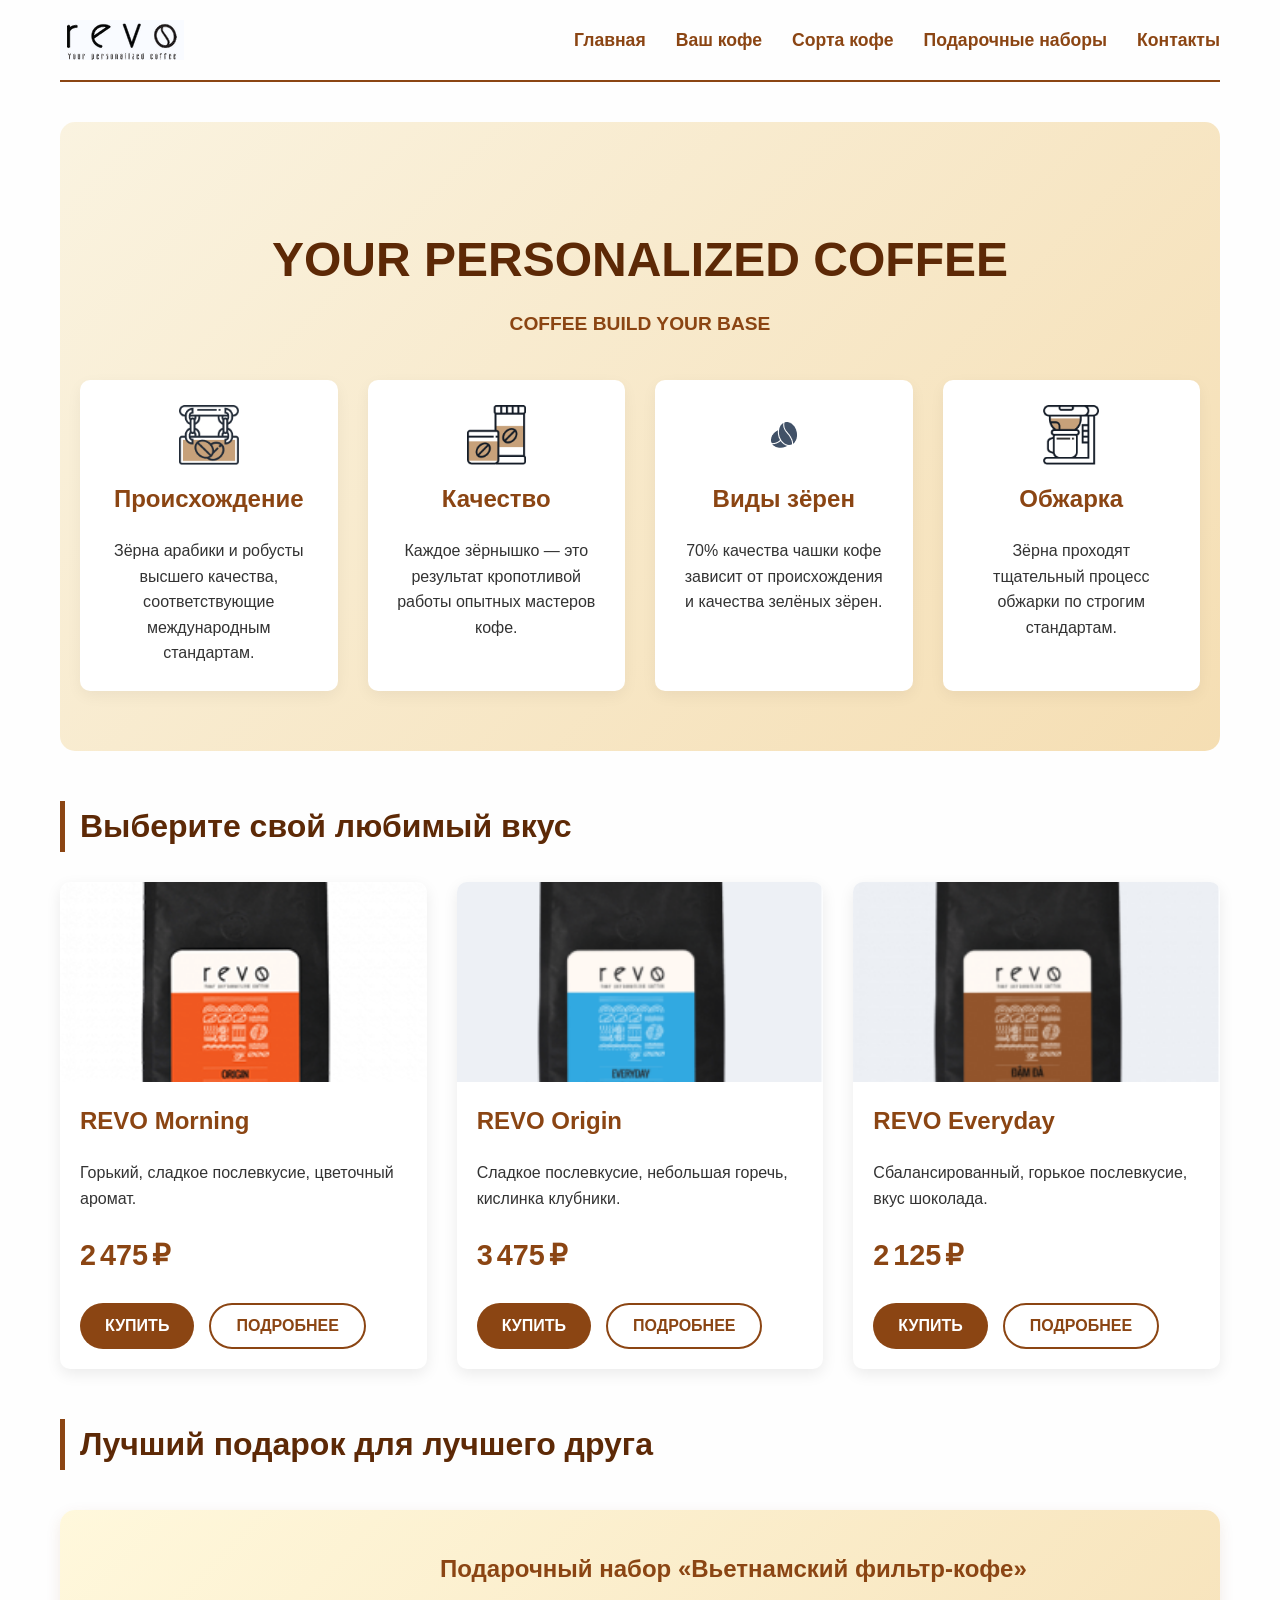
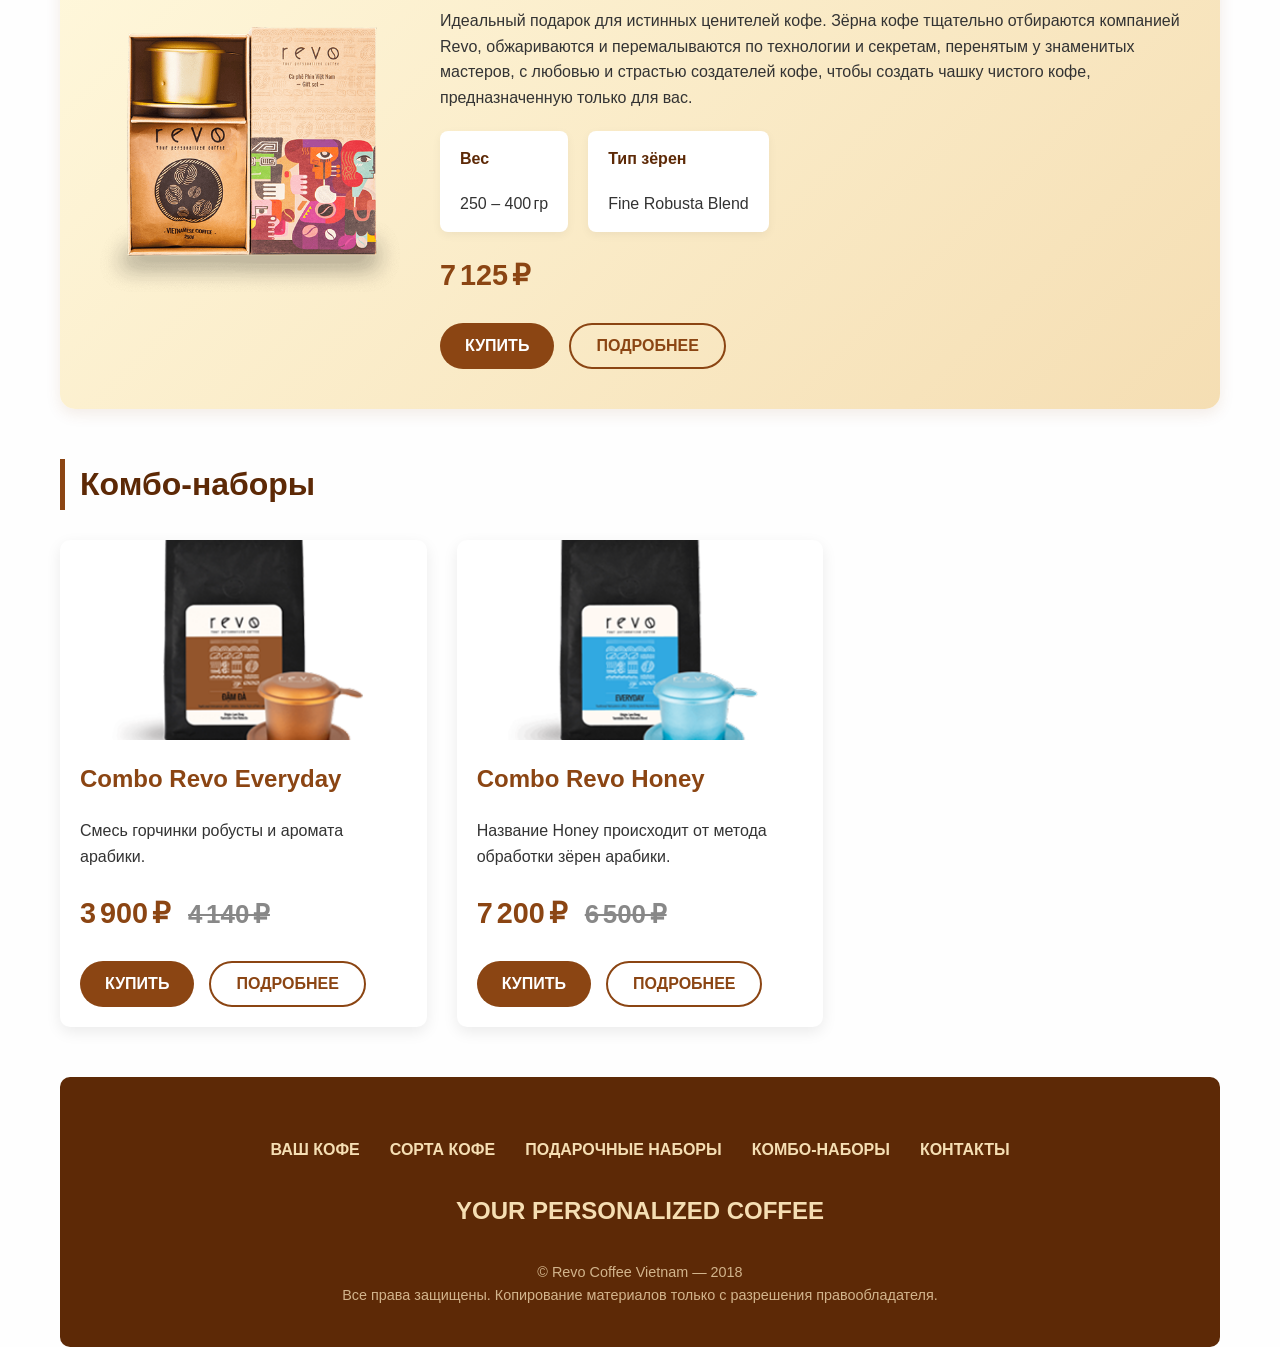
==== commit 1798d815: "Update index.html" ====
--- a/index.html
+++ b/index.html
@@ -125,9 +125,18 @@
         }
 
         .feature-icon {
-            font-size: 2.5em;
-            color: #8B4513;
-            margin-bottom: 15px;
+            width: 60px;
+            height: 60px;
+            margin: 0 auto 15px;
+            display: flex;
+            align-items: center;
+            justify-content: center;
+        }
+
+        .feature-icon img {
+            max-width: 100%;
+            max-height: 100%;
+            object-fit: contain;
         }
 
         /* Продукты */
@@ -356,25 +365,33 @@
 
         <div class="features">
             <article class="feature">
-                <div class="feature-icon">🌱</div>
+                <div class="feature-icon">
+                    <img src="assets/icons/origin-icon.png" alt="Иконка происхождения">
+                </div>
                 <h3>Происхождение</h3>
                 <p>Зёрна арабики и робусты высшего качества, соответствующие международным стандартам.</p>
             </article>
 
             <article class="feature">
-                <div class="feature-icon">⭐</div>
+                <div class="feature-icon">
+                    <img src="assets/icons/quality-icon.png" alt="Иконка качества">
+                </div>
                 <h3>Качество</h3>
                 <p>Каждое зёрнышко — это результат кропотливой работы опытных мастеров кофе.</p>
             </article>
 
             <article class="feature">
-                <div class="feature-icon">☕</div>
+                <div class="feature-icon">
+                    <img src="assets/icons/beans-icon.png" alt="Иконка видов зёрен">
+                </div>
                 <h3>Виды зёрен</h3>
                 <p>70% качества чашки кофе зависит от происхождения и качества зелёных зёрен.</p>
             </article>
 
             <article class="feature">
-                <div class="feature-icon">🔥</div>
+                <div class="feature-icon">
+                    <img src="assets/icons/roast-icon.png" alt="Иконка обжарки">
+                </div>
                 <h3>Обжарка</h3>
                 <p>Зёрна проходят тщательный процесс обжарки по строгим стандартам.</p>
             </article>
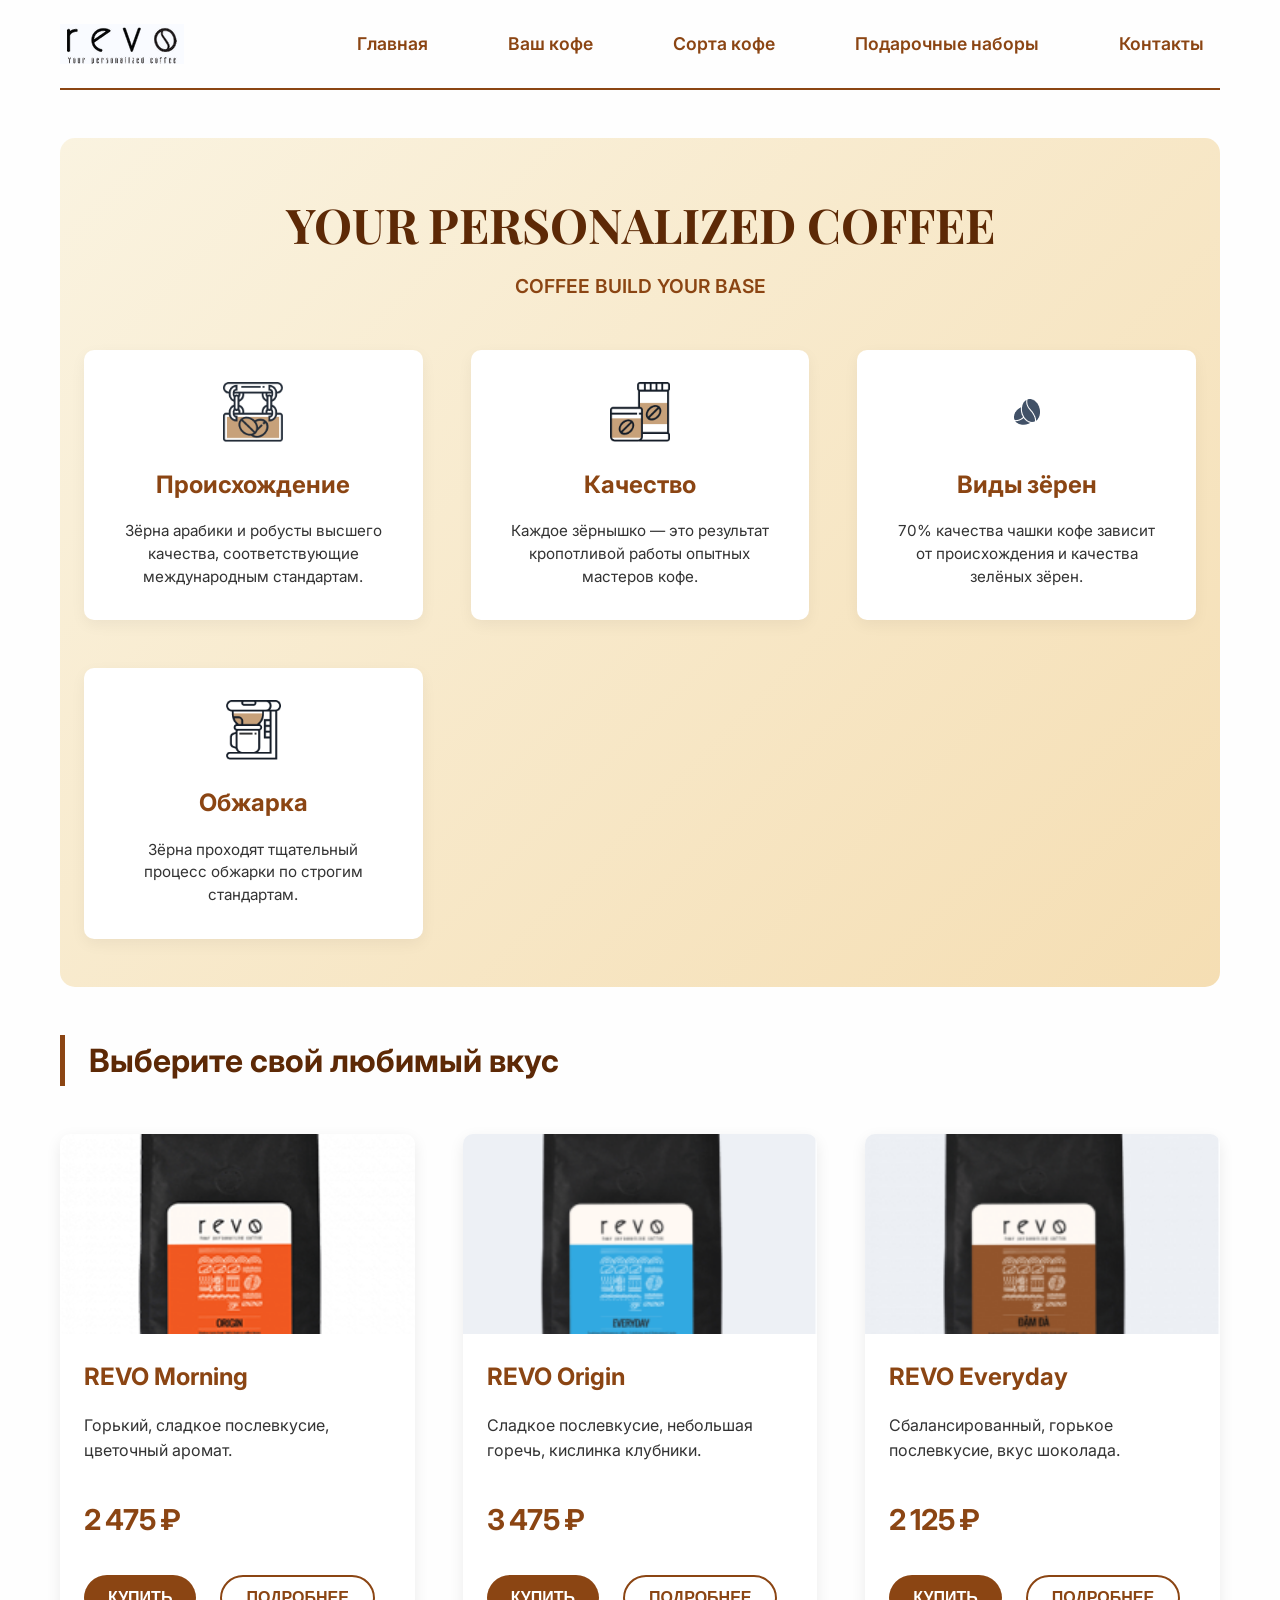
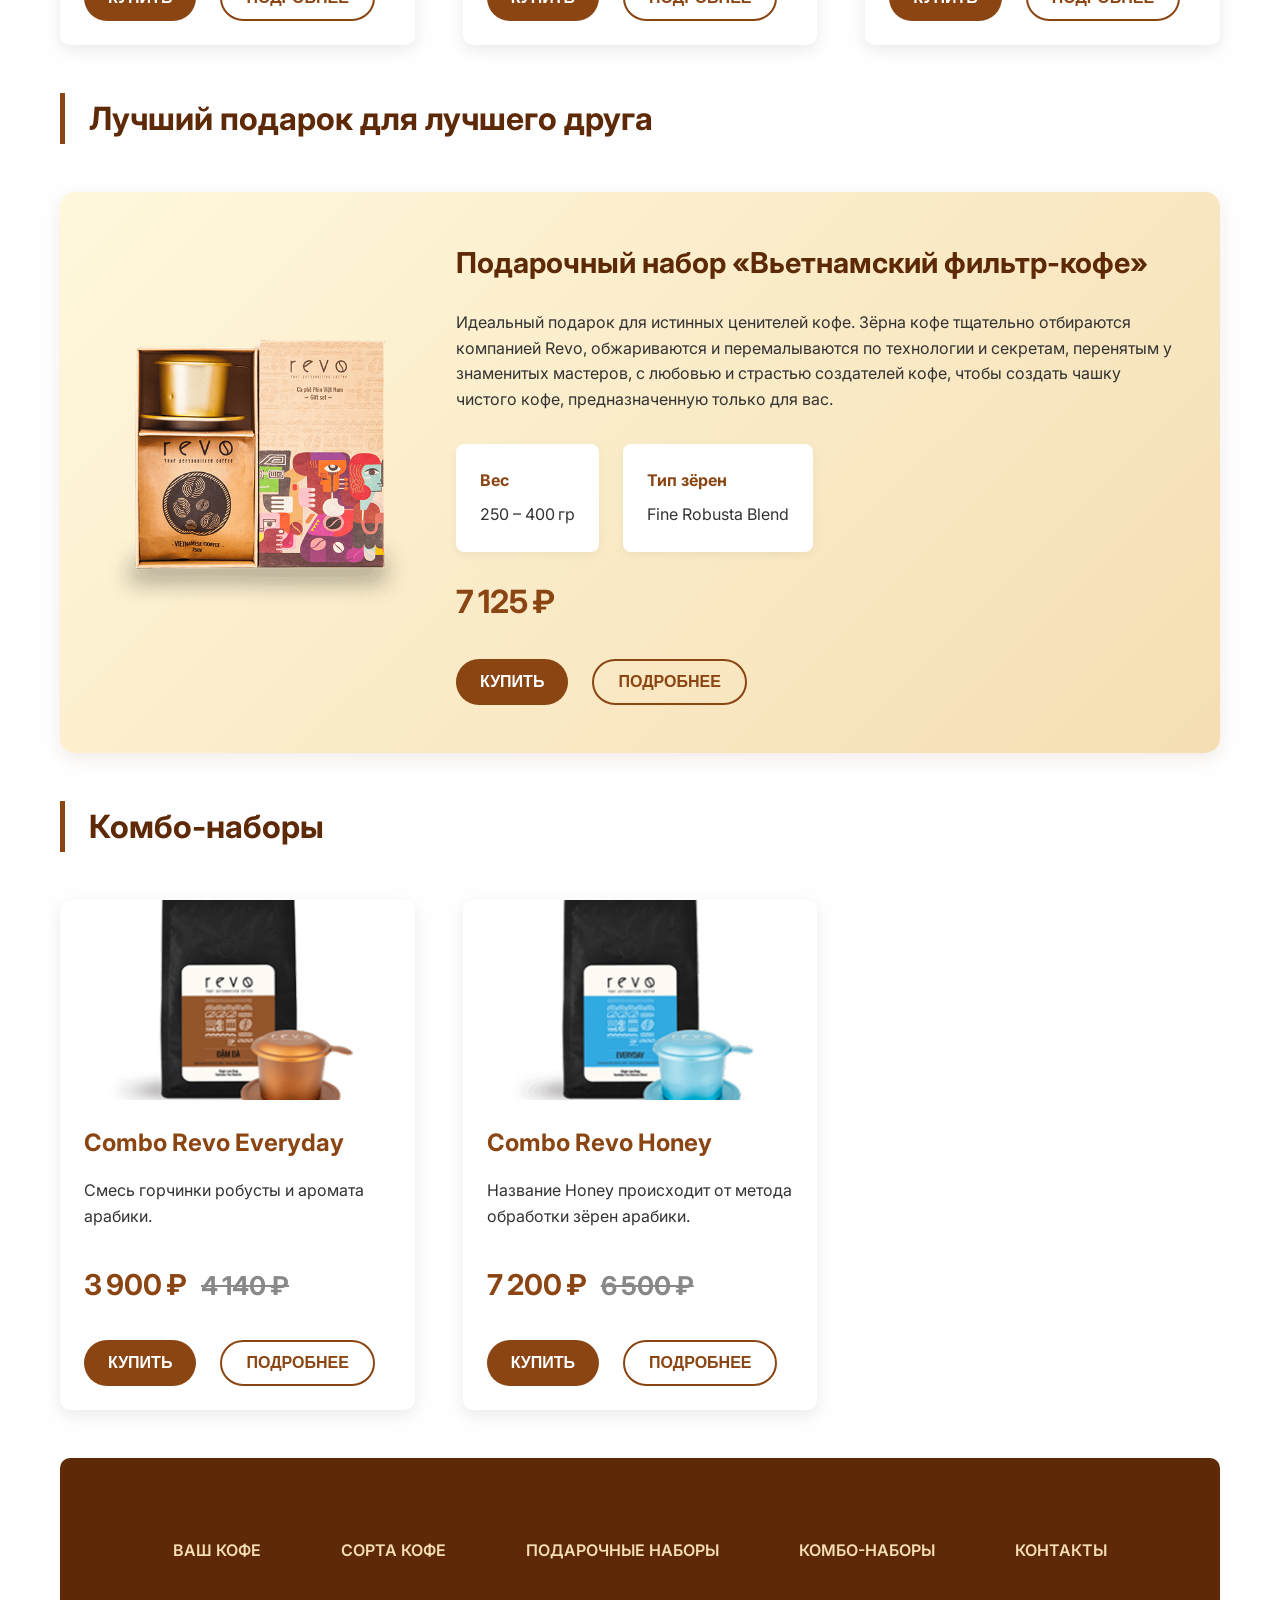
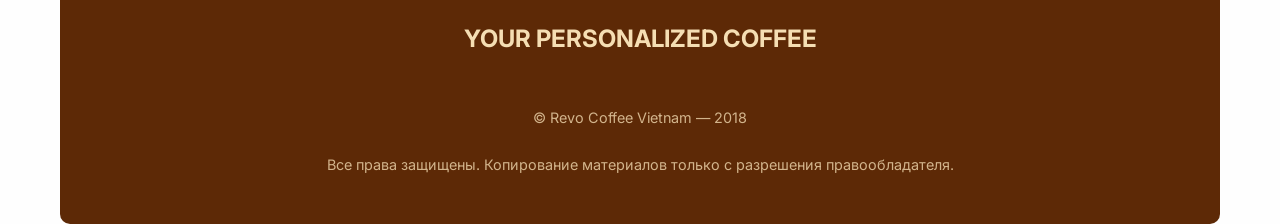
==== commit a321c195: "Update index.html" ====
--- a/index.html
+++ b/index.html
@@ -5,538 +5,205 @@
     <meta name="viewport" content="width=device-width, initial-scale=1.0">
     <title>Revo Coffee — Ваш персонализированный кофе</title>
     <link rel="icon" type="image/x-icon" href="assets/icons/favicon.ico">
-    <style>
-        * {
-            box-sizing: border-box;
-            margin: 0;
-            padding: 0;
-            font-family: 'Arial', sans-serif;
-        }
-
-        body {
-            line-height: 1.6;
-            color: #333;
-            max-width: 1200px;
-            margin: 0 auto;
-            padding: 0 20px;
-            background-color: #fefefe;
-        }
-
-        /* Шапка */
-        header {
-            display: flex;
-            justify-content: space-between;
-            align-items: center;
-            padding: 20px 0;
-            border-bottom: 2px solid #8B4513;
-            margin-bottom: 30px;
-        }
-
-        .logo {
-            max-height: 60px;
-        }
-
-        /* Навигация */
-        nav ul {
-            display: flex;
-            list-style: none;
-            gap: 30px;
-        }
-
-        nav a {
-            text-decoration: none;
-            color: #8B4513;
-            font-weight: bold;
-            font-size: 1.1em;
-            transition: color 0.3s;
-        }
-
-        nav a:hover {
-            color: #D2691E;
-            text-decoration: underline;
-        }
-
-        /* Основной контент */
-        main {
-            margin: 40px 0;
-        }
-
-        section {
-            margin-bottom: 50px;
-        }
-
-        h1, h2, h3, h4 {
-            color: #5D2906;
-            margin-bottom: 20px;
-        }
-
-        h1 {
-            font-size: 2.5em;
-            text-align: center;
-            margin: 40px 0;
-        }
-
-        h2 {
-            font-size: 2em;
-            border-left: 5px solid #8B4513;
-            padding-left: 15px;
-            margin: 30px 0;
-        }
-
-        h3 {
-            font-size: 1.5em;
-            color: #8B4513;
-        }
-
-        /* Секция Your Personalized Coffee */
-        .hero {
-            text-align: center;
-            padding: 60px 20px;
-            background: linear-gradient(135deg, #FAF3E0 0%, #F5DEB3 100%);
-            border-radius: 15px;
-            margin-bottom: 50px;
-        }
-
-        .hero h1 {
-            font-size: 3em;
-            margin-bottom: 10px;
-        }
-
-        .hero-subtitle {
-            font-size: 1.2em;
-            color: #8B4513;
-            font-weight: bold;
-            margin-bottom: 40px;
-        }
-
-        .features {
-            display: grid;
-            grid-template-columns: repeat(auto-fit, minmax(250px, 1fr));
-            gap: 30px;
-            margin-top: 40px;
-        }
-
-        .feature {
-            text-align: center;
-            padding: 25px;
-            background: white;
-            border-radius: 10px;
-            box-shadow: 0 5px 15px rgba(0,0,0,0.05);
-        }
-
-        .feature-icon {
-            width: 60px;
-            height: 60px;
-            margin: 0 auto 15px;
-            display: flex;
-            align-items: center;
-            justify-content: center;
-        }
-
-        .feature-icon img {
-            max-width: 100%;
-            max-height: 100%;
-            object-fit: contain;
-        }
-
-        /* Продукты */
-        .products {
-            display: grid;
-            grid-template-columns: repeat(auto-fill, minmax(280px, 1fr));
-            gap: 30px;
-            margin: 30px 0;
-        }
-
-        .product-card {
-            background: white;
-            border-radius: 10px;
-            overflow: hidden;
-            box-shadow: 0 5px 15px rgba(0,0,0,0.08);
-            transition: transform 0.3s;
-        }
-
-        .product-card:hover {
-            transform: translateY(-10px);
-        }
-
-        .product-image {
-            width: 100%;
-            height: 200px;
-            overflow: hidden;
-        }
-
-        .product-image img {
-            width: 100%;
-            height: 100%;
-            object-fit: cover;
-        }
-
-        .product-content {
-            padding: 20px;
-        }
-
-        /* GIFTSET */
-        .giftset {
-            background: linear-gradient(135deg, #FFF8DC 0%, #F5DEB3 100%);
-            border-radius: 15px;
-            padding: 40px;
-            display: flex;
-            align-items: center;
-            gap: 40px;
-            margin: 40px 0;
-            box-shadow: 0 5px 15px rgba(139, 69, 19, 0.1);
-        }
-
-        .giftset-image {
-            flex: 1;
-            max-width: 300px;
-            border-radius: 10px;
-            overflow: hidden;
-        }
-
-        .giftset-content {
-            flex: 2;
-        }
-
-        .giftset-image img {
-            width: 100%;
-            height: auto;
-            display: block;
-        }
-
-        .specs {
-            display: flex;
-            gap: 20px;
-            margin: 20px 0;
-            flex-wrap: wrap;
-        }
-
-        .spec-item {
-            background: white;
-            padding: 15px 20px;
-            border-radius: 8px;
-            box-shadow: 0 3px 10px rgba(0,0,0,0.05);
-        }
-
-        /* Цены и кнопки */
-        .price {
-            color: #8B4513;
-            font-weight: bold;
-            font-size: 1.8em;
-            margin: 20px 0;
-        }
-
-        .old-price {
-            text-decoration: line-through;
-            color: #888;
-            font-size: 0.9em;
-            margin-left: 10px;
-        }
-
-        .buttons {
-            display: flex;
-            gap: 15px;
-            margin-top: 25px;
-        }
-
-        button {
-            background-color: #8B4513;
-            color: white;
-            border: none;
-            padding: 12px 25px;
-            border-radius: 25px;
-            cursor: pointer;
-            font-weight: bold;
-            font-size: 1em;
-            transition: all 0.3s;
-        }
-
-        button:hover {
-            background-color: #A0522D;
-            transform: translateY(-2px);
-            box-shadow: 0 5px 10px rgba(139, 69, 19, 0.2);
-        }
-
-        button.secondary {
-            background-color: transparent;
-            color: #8B4513;
-            border: 2px solid #8B4513;
-        }
-
-        button.secondary:hover {
-            background-color: #8B4513;
-            color: white;
-        }
-
-        /* Подвал */
-        footer {
-            background-color: #5D2906;
-            color: white;
-            padding: 40px;
-            border-radius: 10px;
-            text-align: center;
-            margin-top: 50px;
-        }
-
-        .footer-links {
-            display: flex;
-            justify-content: center;
-            gap: 30px;
-            margin: 20px 0;
-            flex-wrap: wrap;
-        }
-
-        .footer-links a {
-            color: #F5DEB3;
-            text-decoration: none;
-            font-weight: bold;
-        }
-
-        .footer-links a:hover {
-            text-decoration: underline;
-        }
-
-        .copyright {
-            margin-top: 30px;
-            color: #D2B48C;
-            font-size: 0.9em;
-        }
-
-        /* Адаптивность */
-        @media (max-width: 768px) {
-            .giftset {
-                flex-direction: column;
-                text-align: center;
-            }
-
-            .giftset-image {
-                max-width: 100%;
-            }
-
-            .specs {
-                flex-direction: column;
-                gap: 15px;
-            }
-
-            nav ul {
-                flex-direction: column;
-                gap: 15px;
-                text-align: center;
-            }
-
-            .products {
-                grid-template-columns: 1fr;
-            }
-
-            .features {
-                grid-template-columns: 1fr;
-            }
-
-            .footer-links {
-                flex-direction: column;
-                gap: 15px;
-            }
-
-            .hero h1 {
-                font-size: 2em;
-            }
-        }
-    </style>
+    <link rel="stylesheet" href="css/style.css">
+    <link href="https://fonts.googleapis.com/css2?family=Inter:wght@300;400;500;600;700&family=Playfair+Display:wght@400;500;600&display=swap" rel="stylesheet">
 </head>
 <body>
-<header>
-    <img src="assets/img/logo.png" alt="Логотип Revo Coffee Việt Nam" class="logo">
-    <nav>
-        <ul>
-            <li><a href="#home">Главная</a></li>
-            <li><a href="#personalized">Ваш кофе</a></li>
-            <li><a href="#coffee">Сорта кофе</a></li>
-            <li><a href="#giftset">Подарочные наборы</a></li>
-            <li><a href="#contact">Контакты</a></li>
-        </ul>
-    </nav>
-</header>
-
-<main>
-    <!-- СЕКЦИЯ 1: Your Personalized Coffee -->
-    <section id="personalized" class="hero">
-        <h1>YOUR PERSONALIZED COFFEE</h1>
-        <p class="hero-subtitle">COFFEE BUILD YOUR BASE</p>
-
-        <div class="features">
-            <article class="feature">
-                <div class="feature-icon">
-                    <img src="assets/icons/origin-icon.png" alt="Иконка происхождения">
+    <header class="header">
+        <img src="assets/img/logo.png" alt="Логотип Revo Coffee Việt Nam" class="header__logo">
+        <nav class="header__nav nav">
+            <ul class="nav__list">
+                <li class="nav__item"><a href="#home" class="nav__link">Главная</a></li>
+                <li class="nav__item"><a href="#personalized" class="nav__link">Ваш кофе</a></li>
+                <li class="nav__item"><a href="#coffee" class="nav__link">Сорта кофе</a></li>
+                <li class="nav__item"><a href="#giftset" class="nav__link">Подарочные наборы</a></li>
+                <li class="nav__item"><a href="#contact" class="nav__link">Контакты</a></li>
+            </ul>
+        </nav>
+    </header>
+
+    <main class="main">
+        <!-- СЕКЦИЯ 1: Your Personalized Coffee -->
+        <section id="personalized" class="hero section-highlight">
+            <h1 class="hero__title">YOUR PERSONALIZED COFFEE</h1>
+            <p class="hero__subtitle">COFFEE BUILD YOUR BASE</p>
+
+            <div class="hero__features features">
+                <article class="features__item feature">
+                    <div class="feature__icon">
+                        <img src="assets/icons/origin-icon.png" alt="Иконка происхождения" class="feature__img">
+                    </div>
+                    <h3 class="feature__title">Происхождение</h3>
+                    <p class="feature__text">Зёрна арабики и робусты высшего качества, соответствующие международным стандартам.</p>
+                </article>
+
+                <article class="features__item feature">
+                    <div class="feature__icon">
+                        <img src="assets/icons/quality-icon.png" alt="Иконка качества" class="feature__img">
+                    </div>
+                    <h3 class="feature__title">Качество</h3>
+                    <p class="feature__text">Каждое зёрнышко — это результат кропотливой работы опытных мастеров кофе.</p>
+                </article>
+
+                <article class="features__item feature">
+                    <div class="feature__icon">
+                        <img src="assets/icons/beans-icon.png" alt="Иконка видов зёрен" class="feature__img">
+                    </div>
+                    <h3 class="feature__title">Виды зёрен</h3>
+                    <p class="feature__text">70% качества чашки кофе зависит от происхождения и качества зелёных зёрен.</p>
+                </article>
+
+                <article class="features__item feature">
+                    <div class="feature__icon">
+                        <img src="assets/icons/roast-icon.png" alt="Иконка обжарки" class="feature__img">
+                    </div>
+                    <h3 class="feature__title">Обжарка</h3>
+                    <p class="feature__text">Зёрна проходят тщательный процесс обжарки по строгим стандартам.</p>
+                </article>
+            </div>
+        </section>
+
+        <!-- СЕКЦИЯ 2: Кофе -->
+        <section id="coffee" class="products-section section-highlight">
+            <h2 class="products-section__title">Выберите свой любимый вкус</h2>
+
+            <div class="products-section__grid products">
+                <article class="products__item product-card interactive-card">
+                    <div class="product-card__image">
+                        <img src="assets/img/coffee1.jpg" alt="REVO Morning" class="product-card__img">
+                    </div>
+                    <div class="product-card__content">
+                        <h3 class="product-card__title">REVO Morning</h3>
+                        <p class="product-card__text">Горький, сладкое послевкусие, цветочный аромат.</p>
+                        <p class="product-card__price">2 475 ₽</p>
+                        <div class="product-card__buttons">
+                            <button class="product-card__button button button--primary">КУПИТЬ</button>
+                            <button class="product-card__button button button--secondary">ПОДРОБНЕЕ</button>
+                        </div>
+                    </div>
+                </article>
+
+                <article class="products__item product-card interactive-card">
+                    <div class="product-card__image">
+                        <img src="assets/img/coffee2.jpg" alt="REVO Origin" class="product-card__img">
+                    </div>
+                    <div class="product-card__content">
+                        <h3 class="product-card__title">REVO Origin</h3>
+                        <p class="product-card__text">Сладкое послевкусие, небольшая горечь, кислинка клубники.</p>
+                        <p class="product-card__price">3 475 ₽</p>
+                        <div class="product-card__buttons">
+                            <button class="product-card__button button button--primary">КУПИТЬ</button>
+                            <button class="product-card__button button button--secondary">ПОДРОБНЕЕ</button>
+                        </div>
+                    </div>
+                </article>
+
+                <article class="products__item product-card interactive-card">
+                    <div class="product-card__image">
+                        <img src="assets/img/coffee3.jpg" alt="REVO Everyday" class="product-card__img">
+                    </div>
+                    <div class="product-card__content">
+                        <h3 class="product-card__title">REVO Everyday</h3>
+                        <p class="product-card__text">Сбалансированный, горькое послевкусие, вкус шоколада.</p>
+                        <p class="product-card__price">2 125 ₽</p>
+                        <div class="product-card__buttons">
+                            <button class="product-card__button button button--primary">КУПИТЬ</button>
+                            <button class="product-card__button button button--secondary">ПОДРОБНЕЕ</button>
+                        </div>
+                    </div>
+                </article>
+            </div>
+        </section>
+
+        <!-- СЕКЦИЯ 3: Подарочные наборы -->
+        <section id="giftset" class="giftset-section section-highlight">
+            <h2 class="giftset-section__title">Лучший подарок для лучшего друга</h2>
+
+            <article class="giftset-section__item giftset interactive-card">
+                <div class="giftset__image">
+                    <img src="assets/img/giftset.jpg" alt="Подарочный набор «Вьетнамский фильтр-кофе»" class="giftset__img">
                 </div>
-                <h3>Происхождение</h3>
-                <p>Зёрна арабики и робусты высшего качества, соответствующие международным стандартам.</p>
-            </article>
-
-            <article class="feature">
-                <div class="feature-icon">
-                    <img src="assets/icons/quality-icon.png" alt="Иконка качества">
-                </div>
-                <h3>Качество</h3>
-                <p>Каждое зёрнышко — это результат кропотливой работы опытных мастеров кофе.</p>
-            </article>
-
-            <article class="feature">
-                <div class="feature-icon">
-                    <img src="assets/icons/beans-icon.png" alt="Иконка видов зёрен">
-                </div>
-                <h3>Виды зёрен</h3>
-                <p>70% качества чашки кофе зависит от происхождения и качества зелёных зёрен.</p>
-            </article>
-
-            <article class="feature">
-                <div class="feature-icon">
-                    <img src="assets/icons/roast-icon.png" alt="Иконка обжарки">
-                </div>
-                <h3>Обжарка</h3>
-                <p>Зёрна проходят тщательный процесс обжарки по строгим стандартам.</p>
-            </article>
-        </div>
-    </section>
-
-    <!-- СЕКЦИЯ 2: Кофе -->
-    <section id="coffee">
-        <h2>Выберите свой любимый вкус</h2>
-
-        <div class="products">
-            <article class="product-card">
-                <div class="product-image">
-                    <img src="assets/img/coffee1.jpg" alt="REVO Morning">
-                </div>
-                <div class="product-content">
-                    <h3>REVO Morning</h3>
-                    <p>Горький, сладкое послевкусие, цветочный аромат.</p>
-                    <p class="price">2 475 ₽</p>
-                    <div class="buttons">
-                        <button>КУПИТЬ</button>
-                        <button class="secondary">ПОДРОБНЕЕ</button>
+
+                <div class="giftset__content">
+                    <h3 class="giftset__title">Подарочный набор «Вьетнамский фильтр-кофе»</h3>
+                    <p class="giftset__text">Идеальный подарок для истинных ценителей кофе. Зёрна кофе тщательно отбираются компанией Revo, обжариваются и перемалываются по технологии и секретам, перенятым у знаменитых мастеров, с любовью и страстью создателей кофе, чтобы создать чашку чистого кофе, предназначенную только для вас.</p>
+
+                    <div class="giftset__specs specs">
+                        <div class="specs__item spec">
+                            <h4 class="spec__title">Вес</h4>
+                            <p class="spec__text">250 – 400 гр</p>
+                        </div>
+                        <div class="specs__item spec">
+                            <h4 class="spec__title">Тип зёрен</h4>
+                            <p class="spec__text">Fine Robusta Blend</p>
+                        </div>
+                    </div>
+
+                    <p class="giftset__price">7 125 ₽</p>
+
+                    <div class="giftset__buttons">
+                        <button class="giftset__button button button--primary">КУПИТЬ</button>
+                        <button class="giftset__button button button--secondary">ПОДРОБНЕЕ</button>
                     </div>
                 </div>
             </article>
-
-            <article class="product-card">
-                <div class="product-image">
-                    <img src="assets/img/coffee2.jpg" alt="REVO Origin">
-                </div>
-                <div class="product-content">
-                    <h3>REVO Origin</h3>
-                    <p>Сладкое послевкусие, небольшая горечь, кислинка клубники.</p>
-                    <p class="price">3 475 ₽</p>
-                    <div class="buttons">
-                        <button>КУПИТЬ</button>
-                        <button class="secondary">ПОДРОБНЕЕ</button>
-                    </div>
-                </div>
-            </article>
-
-            <article class="product-card">
-                <div class="product-image">
-                    <img src="assets/img/coffee3.jpg" alt="REVO Everyday">
-                </div>
-                <div class="product-content">
-                    <h3>REVO Everyday</h3>
-                    <p>Сбалансированный, горькое послевкусие, вкус шоколада.</p>
-                    <p class="price">2 125 ₽</p>
-                    <div class="buttons">
-                        <button>КУПИТЬ</button>
-                        <button class="secondary">ПОДРОБНЕЕ</button>
-                    </div>
-                </div>
-            </article>
+        </section>
+
+        <!-- СЕКЦИЯ 4: Комбо-наборы -->
+        <section id="combos" class="combos-section section-highlight">
+            <h2 class="combos-section__title">Комбо-наборы</h2>
+
+            <div class="combos-section__grid products">
+                <article class="products__item product-card interactive-card">
+                    <div class="product-card__image">
+                        <img src="assets/img/combo1.jpg" alt="Combo Revo Everyday" class="product-card__img">
+                    </div>
+                    <div class="product-card__content">
+                        <h3 class="product-card__title">Combo Revo Everyday</h3>
+                        <p class="product-card__text">Смесь горчинки робусты и аромата арабики.</p>
+                        <p class="product-card__price">3 900 ₽ <span class="product-card__old-price">4 140 ₽</span></p>
+                        <div class="product-card__buttons">
+                            <button class="product-card__button button button--primary">КУПИТЬ</button>
+                            <button class="product-card__button button button--secondary">ПОДРОБНЕЕ</button>
+                        </div>
+                    </div>
+                </article>
+
+                <article class="products__item product-card interactive-card">
+                    <div class="product-card__image">
+                        <img src="assets/img/combo2.jpg" alt="Combo Revo Honey" class="product-card__img">
+                    </div>
+                    <div class="product-card__content">
+                        <h3 class="product-card__title">Combo Revo Honey</h3>
+                        <p class="product-card__text">Название Honey происходит от метода обработки зёрен арабики.</p>
+                        <p class="product-card__price">7 200 ₽ <span class="product-card__old-price">6 500 ₽</span></p>
+                        <div class="product-card__buttons">
+                            <button class="product-card__button button button--primary">КУПИТЬ</button>
+                            <button class="product-card__button button button--secondary">ПОДРОБНЕЕ</button>
+                        </div>
+                    </div>
+                </article>
+            </div>
+        </section>
+    </main>
+
+    <footer id="contact" class="footer">
+        <nav class="footer__nav">
+            <div class="footer__links">
+                <a href="#personalized" class="footer__link">ВАШ КОФЕ</a>
+                <a href="#coffee" class="footer__link">СОРТА КОФЕ</a>
+                <a href="#giftset" class="footer__link">ПОДАРОЧНЫЕ НАБОРЫ</a>
+                <a href="#combos" class="footer__link">КОМБО-НАБОРЫ</a>
+                <a href="#contact" class="footer__link">КОНТАКТЫ</a>
+            </div>
+        </nav>
+
+        <h3 class="footer__title">YOUR PERSONALIZED COFFEE</h3>
+
+        <div class="footer__copyright copyright">
+            <p class="copyright__text">© Revo Coffee Vietnam — 2018</p>
+            <p class="copyright__text">Все права защищены. Копирование материалов только с разрешения правообладателя.</p>
         </div>
-    </section>
-
-    <!-- СЕКЦИЯ 3: Подарочные наборы -->
-    <section id="giftset">
-        <h2>Лучший подарок для лучшего друга</h2>
-
-        <article class="giftset">
-            <div class="giftset-image">
-                <img src="assets/img/giftset.jpg" alt="Подарочный набор «Вьетнамский фильтр-кофе»">
-            </div>
-
-            <div class="giftset-content">
-                <h3>Подарочный набор «Вьетнамский фильтр-кофе»</h3>
-                <p>Идеальный подарок для истинных ценителей кофе. Зёрна кофе тщательно отбираются компанией Revo, обжариваются и перемалываются по технологии и секретам, перенятым у знаменитых мастеров, с любовью и страстью создателей кофе, чтобы создать чашку чистого кофе, предназначенную только для вас.</p>
-
-                <div class="specs">
-                    <div class="spec-item">
-                        <h4>Вес</h4>
-                        <p>250 – 400 гр</p>
-                    </div>
-                    <div class="spec-item">
-                        <h4>Тип зёрен</h4>
-                        <p>Fine Robusta Blend</p>
-                    </div>
-                </div>
-
-                <p class="price">7 125 ₽</p>
-
-                <div class="buttons">
-                    <button>КУПИТЬ</button>
-                    <button class="secondary">ПОДРОБНЕЕ</button>
-                </div>
-            </div>
-        </article>
-    </section>
-
-    <!-- СЕКЦИЯ 4: Комбо-наборы -->
-    <section id="combos">
-        <h2>Комбо-наборы</h2>
-
-        <div class="products">
-            <article class="product-card">
-                <div class="product-image">
-                    <img src="assets/img/combo1.jpg" alt="Combo Revo Everyday">
-                </div>
-                <div class="product-content">
-                    <h3>Combo Revo Everyday</h3>
-                    <p>Смесь горчинки робусты и аромата арабики.</p>
-                    <p class="price">3 900 ₽ <span class="old-price">4 140 ₽</span></p>
-                    <div class="buttons">
-                        <button>КУПИТЬ</button>
-                        <button class="secondary">ПОДРОБНЕЕ</button>
-                    </div>
-                </div>
-            </article>
-
-            <article class="product-card">
-                <div class="product-image">
-                    <img src="assets/img/combo2.jpg" alt="Combo Revo Honey">
-                </div>
-                <div class="product-content">
-                    <h3>Combo Revo Honey</h3>
-                    <p>Название Honey происходит от метода обработки зёрен арабики.</p>
-                    <p class="price">7 200 ₽ <span class="old-price">6 500 ₽</span></p>
-                    <div class="buttons">
-                        <button>КУПИТЬ</button>
-                        <button class="secondary">ПОДРОБНЕЕ</button>
-                    </div>
-                </div>
-            </article>
-        </div>
-    </section>
-</main>
-
-<footer id="contact">
-    <div class="footer-links">
-        <a href="#personalized">ВАШ КОФЕ</a>
-        <a href="#coffee">СОРТА КОФЕ</a>
-        <a href="#giftset">ПОДАРОЧНЫЕ НАБОРЫ</a>
-        <a href="#combos">КОМБО-НАБОРЫ</a>
-        <a href="#contact">КОНТАКТЫ</a>
-    </div>
-
-    <h3 style="color: #F5DEB3; margin: 30px 0;">YOUR PERSONALIZED COFFEE</h3>
-
-    <div class="copyright">
-        <p>© Revo Coffee Vietnam — 2018</p>
-        <p>Все права защищены. Копирование материалов только с разрешения правообладателя.</p>
-    </div>
-</footer>
+    </footer>
 </body>
 </html>
--- a/css/style.css
+++ b/css/style.css
@@ -0,0 +1,552 @@
+/* Сброс стилей и базовые настройки */
+* {
+    margin: 0;
+    padding: 0;
+    box-sizing: border-box;
+}
+
+/* CSS переменные */
+:root {
+    /* Цвета */
+    --color-primary: #8B4513;
+    --color-primary-dark: #5D2906;
+    --color-primary-light: #A0522D;
+    --color-secondary: #D2691E;
+    --color-text: #333;
+    --color-text-light: #888;
+    --color-background: #fefefe;
+    --color-white: #ffffff;
+    --color-light: #FAF3E0;
+    --color-light-2: #F5DEB3;
+    --color-light-3: #FFF8DC;
+    --color-footer: #5D2906;
+    --color-footer-light: #F5DEB3;
+    --color-footer-text: #D2B48C;
+    
+    /* Шрифты */
+    --font-main: 'Inter', system-ui, sans-serif;
+    --font-heading: 'Playfair Display', serif;
+    
+    /* Отступы */
+    --spacing-xs: 0.5rem;
+    --spacing-sm: 1rem;
+    --spacing-md: 1.5rem;
+    --spacing-lg: 2rem;
+    --spacing-xl: 3rem;
+    
+    /* Тени */
+    --shadow-light: 0 5px 15px rgba(0,0,0,0.05);
+    --shadow-medium: 0 5px 15px rgba(0,0,0,0.08);
+    --shadow-dark: 0 5px 15px rgba(139, 69, 19, 0.1);
+    --shadow-hover: 0 10px 25px rgba(0,0,0,0.1);
+    
+    /* Скругления */
+    --radius-sm: 8px;
+    --radius-md: 10px;
+    --radius-lg: 15px;
+    --radius-circle: 25px;
+    
+    /* Анимации */
+    --transition-fast: 0.2s ease;
+    --transition-normal: 0.3s ease;
+    --transition-slow: 0.5s ease;
+}
+
+/* Базовые стили */
+body {
+    font-family: var(--font-main);
+    line-height: 1.6;
+    color: var(--color-text);
+    background-color: var(--color-background);
+    max-width: 1200px;
+    margin: 0 auto;
+    padding: 0 20px;
+}
+
+/* Header */
+.header {
+    display: flex;
+    justify-content: space-between;
+    align-items: center;
+    padding: var(--spacing-md) 0;
+    border-bottom: 2px solid var(--color-primary);
+    margin-bottom: var(--spacing-xl);
+}
+
+.header__logo {
+    max-height: 60px;
+}
+
+/* Navigation */
+.nav__list {
+    display: flex;
+    list-style: none;
+    gap: var(--spacing-xl);
+}
+
+.nav__link {
+    text-decoration: none;
+    color: var(--color-primary);
+    font-weight: 600;
+    font-size: 1.1em;
+    padding: var(--spacing-xs) var(--spacing-sm);
+    border-radius: var(--radius-sm);
+    transition: all var(--transition-normal);
+}
+
+.nav__link:hover {
+    color: var(--color-secondary);
+    background-color: var(--color-light);
+    text-decoration: none;
+    transform: translateY(-1px);
+}
+
+.nav__link:focus {
+    outline: 2px solid var(--color-primary);
+    outline-offset: 2px;
+}
+
+.nav__link:active {
+    transform: translateY(0);
+}
+
+/* Hero section */
+.hero {
+    text-align: center;
+    padding: var(--spacing-xl) var(--spacing-md);
+    background: linear-gradient(135deg, var(--color-light) 0%, var(--color-light-2) 100%);
+    border-radius: var(--radius-lg);
+    margin-bottom: var(--spacing-xl);
+}
+
+.hero__title {
+    font-family: var(--font-heading);
+    font-size: 3em;
+    color: var(--color-primary-dark);
+    margin-bottom: var(--spacing-xs);
+}
+
+.hero__subtitle {
+    font-size: 1.2em;
+    color: var(--color-primary);
+    font-weight: 600;
+    margin-bottom: var(--spacing-xl);
+}
+
+/* Features */
+.features {
+    display: grid;
+    grid-template-columns: repeat(auto-fit, minmax(250px, 1fr));
+    gap: var(--spacing-xl);
+    margin-top: var(--spacing-xl);
+}
+
+.features__item {
+    text-align: center;
+}
+
+.feature {
+    padding: var(--spacing-lg);
+    background: var(--color-white);
+    border-radius: var(--radius-md);
+    box-shadow: var(--shadow-light);
+    transition: all var(--transition-normal);
+}
+
+.feature:hover {
+    transform: translateY(-5px);
+    box-shadow: var(--shadow-hover);
+}
+
+.feature__icon {
+    width: 60px;
+    height: 60px;
+    margin: 0 auto var(--spacing-md);
+    display: flex;
+    align-items: center;
+    justify-content: center;
+}
+
+.feature__img {
+    max-width: 100%;
+    max-height: 100%;
+    object-fit: contain;
+}
+
+.feature__title {
+    font-size: 1.5em;
+    color: var(--color-primary);
+    margin-bottom: var(--spacing-sm);
+}
+
+.feature__text {
+    font-size: 0.95em;
+    line-height: 1.5;
+}
+
+/* Products sections */
+.products-section,
+.combos-section {
+    margin-bottom: var(--spacing-xl);
+}
+
+.products-section__title,
+.giftset-section__title,
+.combos-section__title {
+    font-size: 2em;
+    color: var(--color-primary-dark);
+    border-left: 5px solid var(--color-primary);
+    padding-left: var(--spacing-md);
+    margin: var(--spacing-xl) 0;
+}
+
+.products-section__grid,
+.combos-section__grid {
+    display: grid;
+    grid-template-columns: repeat(auto-fill, minmax(280px, 1fr));
+    gap: var(--spacing-xl);
+    margin: var(--spacing-xl) 0;
+}
+
+/* Product cards */
+.products__item {
+    background: var(--color-white);
+}
+
+.product-card {
+    border-radius: var(--radius-md);
+    overflow: hidden;
+    box-shadow: var(--shadow-medium);
+    transition: transform var(--transition-normal);
+    height: 100%;
+}
+
+.product-card:hover {
+    transform: translateY(-10px);
+}
+
+.product-card__image {
+    width: 100%;
+    height: 200px;
+    overflow: hidden;
+}
+
+.product-card__img {
+    width: 100%;
+    height: 100%;
+    object-fit: cover;
+    transition: transform var(--transition-normal);
+}
+
+.product-card:hover .product-card__img {
+    transform: scale(1.05);
+}
+
+.product-card__content {
+    padding: var(--spacing-md);
+}
+
+.product-card__title {
+    font-size: 1.5em;
+    color: var(--color-primary);
+    margin-bottom: var(--spacing-sm);
+}
+
+.product-card__text {
+    margin-bottom: var(--spacing-md);
+    min-height: 60px;
+}
+
+.product-card__price {
+    color: var(--color-primary);
+    font-weight: 700;
+    font-size: 1.8em;
+    margin: var(--spacing-md) 0;
+}
+
+.product-card__old-price {
+    text-decoration: line-through;
+    color: var(--color-text-light);
+    font-size: 0.9em;
+    margin-left: var(--spacing-xs);
+}
+
+.product-card__buttons {
+    display: flex;
+    gap: var(--spacing-md);
+    margin-top: var(--spacing-lg);
+}
+
+/* Giftset */
+.giftset-section {
+    margin-bottom: var(--spacing-xl);
+}
+
+.giftset-section__item {
+    background: linear-gradient(135deg, var(--color-light-3) 0%, var(--color-light-2) 100%);
+    border-radius: var(--radius-lg);
+    padding: var(--spacing-xl);
+    display: flex;
+    align-items: center;
+    gap: var(--spacing-xl);
+    margin: var(--spacing-xl) 0;
+    box-shadow: var(--shadow-dark);
+}
+
+.giftset__image {
+    flex: 1;
+    max-width: 300px;
+    border-radius: var(--radius-md);
+    overflow: hidden;
+}
+
+.giftset__img {
+    width: 100%;
+    height: auto;
+    display: block;
+    transition: transform var(--transition-normal);
+}
+
+.giftset:hover .giftset__img {
+    transform: scale(1.05);
+}
+
+.giftset__content {
+    flex: 2;
+}
+
+.giftset__title {
+    font-size: 1.8em;
+    color: var(--color-primary-dark);
+    margin-bottom: var(--spacing-md);
+}
+
+.giftset__text {
+    margin-bottom: var(--spacing-lg);
+    line-height: 1.6;
+}
+
+.giftset__specs {
+    display: flex;
+    gap: var(--spacing-md);
+    margin: var(--spacing-md) 0;
+    flex-wrap: wrap;
+}
+
+.specs__item {
+    background: var(--color-white);
+    padding: var(--spacing-md);
+    border-radius: var(--radius-sm);
+    box-shadow: 0 3px 10px rgba(0,0,0,0.05);
+}
+
+.spec__title {
+    color: var(--color-primary);
+    margin-bottom: var(--spacing-xs);
+}
+
+.giftset__price {
+    color: var(--color-primary);
+    font-weight: 700;
+    font-size: 2em;
+    margin: var(--spacing-md) 0;
+}
+
+.giftset__buttons {
+    display: flex;
+    gap: var(--spacing-md);
+    margin-top: var(--spacing-lg);
+}
+
+/* Buttons */
+.button {
+    border: none;
+    padding: 0.75rem 1.5rem;
+    border-radius: var(--radius-circle);
+    cursor: pointer;
+    font-weight: 600;
+    font-size: 1em;
+    transition: all var(--transition-normal);
+    display: inline-flex;
+    align-items: center;
+    justify-content: center;
+}
+
+.button--primary {
+    background-color: var(--color-primary);
+    color: var(--color-white);
+}
+
+.button--primary:hover {
+    background-color: var(--color-primary-light);
+    transform: translateY(-2px) scale(1.05);
+    box-shadow: 0 5px 15px rgba(139, 69, 19, 0.2);
+}
+
+.button--primary:focus {
+    outline: 2px solid var(--color-primary);
+    outline-offset: 2px;
+}
+
+.button--primary:active {
+    transform: translateY(0) scale(0.98);
+}
+
+.button--secondary {
+    background-color: transparent;
+    color: var(--color-primary);
+    border: 2px solid var(--color-primary);
+}
+
+.button--secondary:hover {
+    background-color: var(--color-primary);
+    color: var(--color-white);
+    transform: translateY(-2px);
+}
+
+.button--secondary:focus {
+    outline: 2px solid var(--color-primary);
+    outline-offset: 2px;
+}
+
+.button:disabled {
+    background-color: #ccc;
+    cursor: not-allowed;
+    transform: none;
+}
+
+/* Footer */
+.footer {
+    background-color: var(--color-footer);
+    color: var(--color-white);
+    padding: var(--spacing-xl);
+    border-radius: var(--radius-md);
+    text-align: center;
+    margin-top: var(--spacing-xl);
+}
+
+.footer__links {
+    display: flex;
+    justify-content: center;
+    gap: var(--spacing-xl);
+    margin: var(--spacing-md) 0;
+    flex-wrap: wrap;
+}
+
+.footer__link {
+    color: var(--color-footer-light);
+    text-decoration: none;
+    font-weight: 600;
+    padding: var(--spacing-xs) var(--spacing-sm);
+    border-radius: var(--radius-sm);
+    transition: all var(--transition-normal);
+}
+
+.footer__link:hover {
+    color: var(--color-white);
+    text-decoration: underline;
+    background-color: rgba(255, 255, 255, 0.1);
+}
+
+.footer__title {
+    color: var(--color-footer-light);
+    margin: var(--spacing-xl) 0;
+    font-size: 1.5em;
+}
+
+.copyright__text {
+    margin-top: var(--spacing-md);
+    color: var(--color-footer-text);
+    font-size: 0.9em;
+}
+
+/* Interactive elements */
+.interactive-card {
+    cursor: pointer;
+    transition: all var(--transition-normal);
+}
+
+.interactive-card:hover {
+    transform: translateY(-5px);
+    box-shadow: var(--shadow-hover);
+}
+
+.section-highlight {
+    transition: all var(--transition-normal);
+}
+
+.section-highlight:hover {
+    border-left: 4px solid var(--color-primary);
+    padding-left: var(--spacing-sm);
+}
+
+/* Fade in animation */
+.fade-in {
+    animation: fadeIn 0.5s ease-in;
+}
+
+@keyframes fadeIn {
+    from {
+        opacity: 0;
+        transform: translateY(10px);
+    }
+    to {
+        opacity: 1;
+        transform: translateY(0);
+    }
+}
+
+/* Адаптивность */
+@media (max-width: 768px) {
+    .header {
+        flex-direction: column;
+        gap: var(--spacing-md);
+        text-align: center;
+    }
+    
+    .nav__list {
+        flex-direction: column;
+        gap: var(--spacing-md);
+    }
+    
+    .giftset-section__item {
+        flex-direction: column;
+        text-align: center;
+    }
+    
+    .giftset__image {
+        max-width: 100%;
+    }
+    
+    .giftset__specs {
+        flex-direction: column;
+        gap: var(--spacing-md);
+    }
+    
+    .products-section__grid,
+    .combos-section__grid {
+        grid-template-columns: 1fr;
+    }
+    
+    .features {
+        grid-template-columns: 1fr;
+    }
+    
+    .footer__links {
+        flex-direction: column;
+        gap: var(--spacing-md);
+    }
+    
+    .hero__title {
+        font-size: 2em;
+    }
+    
+    .product-card__buttons,
+    .giftset__buttons {
+        flex-direction: column;
+    }
+    
+    .button {
+        width: 100%;
+    }
+}
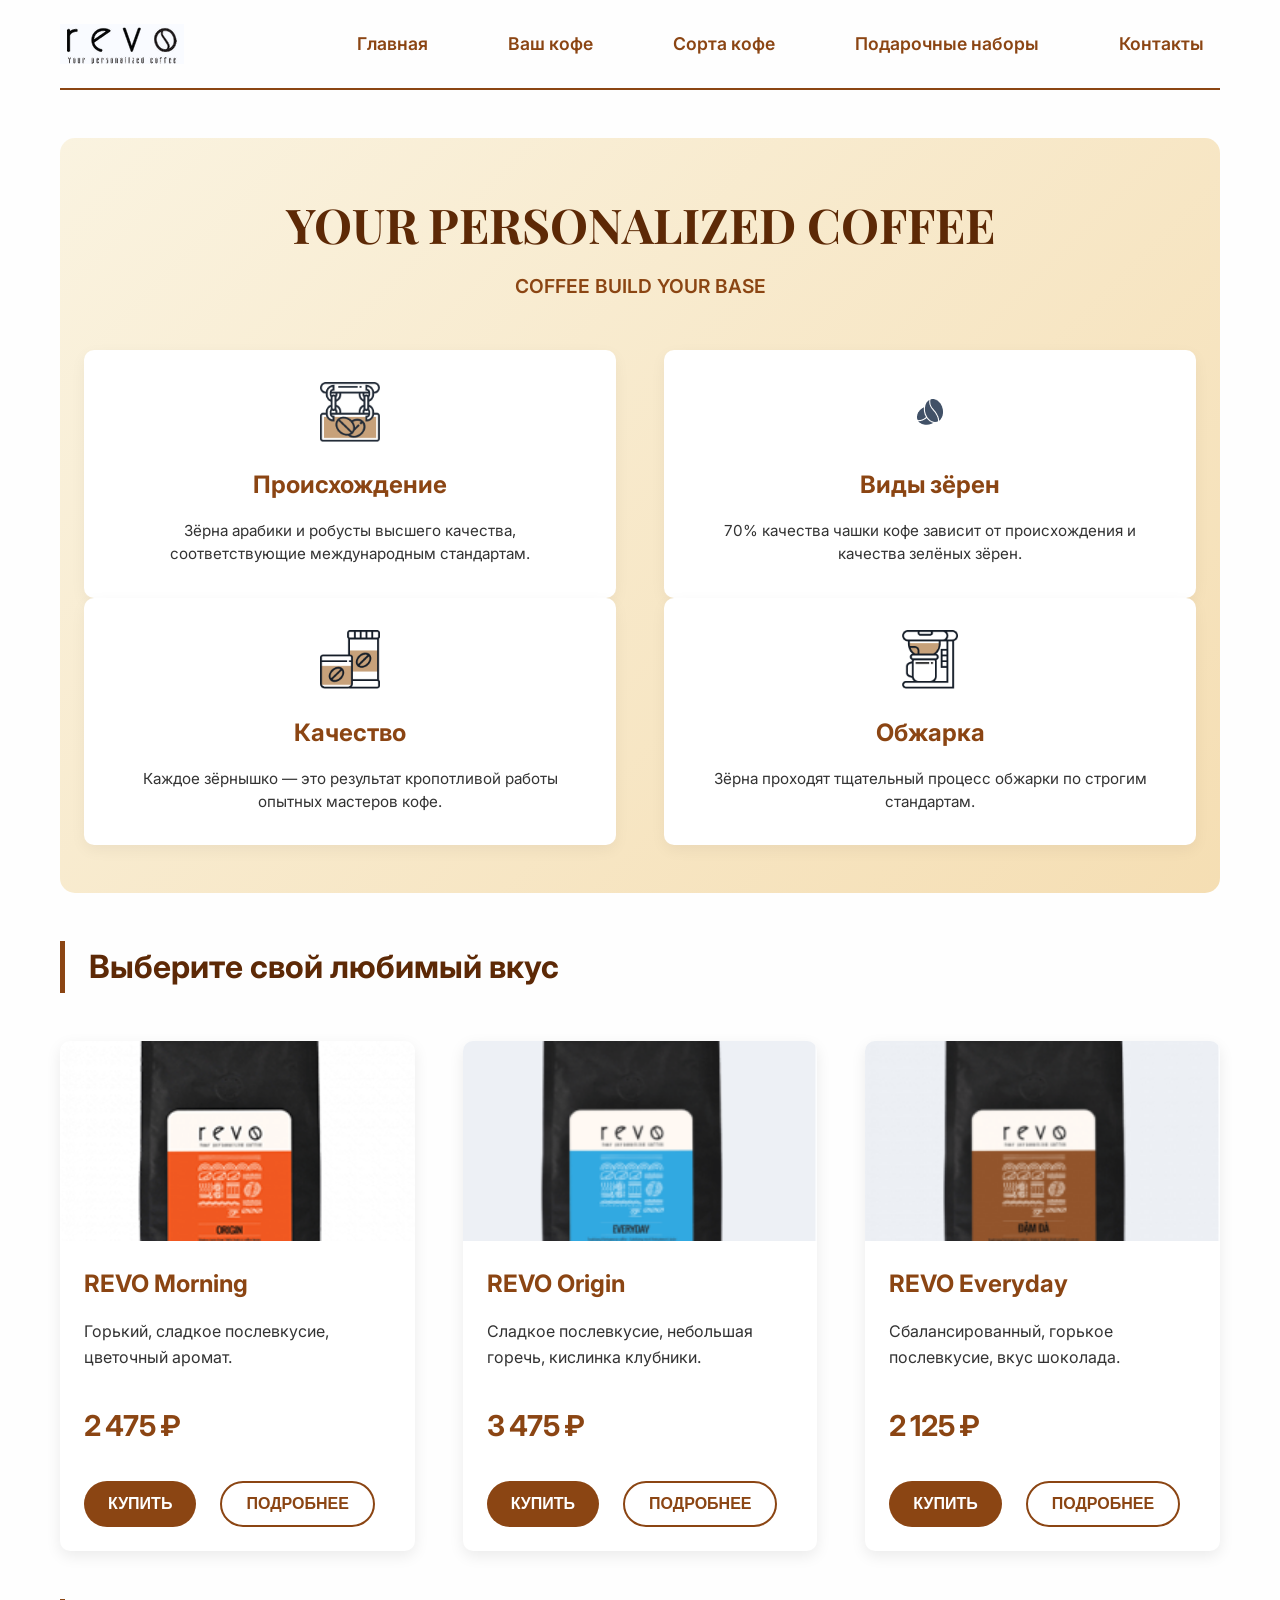
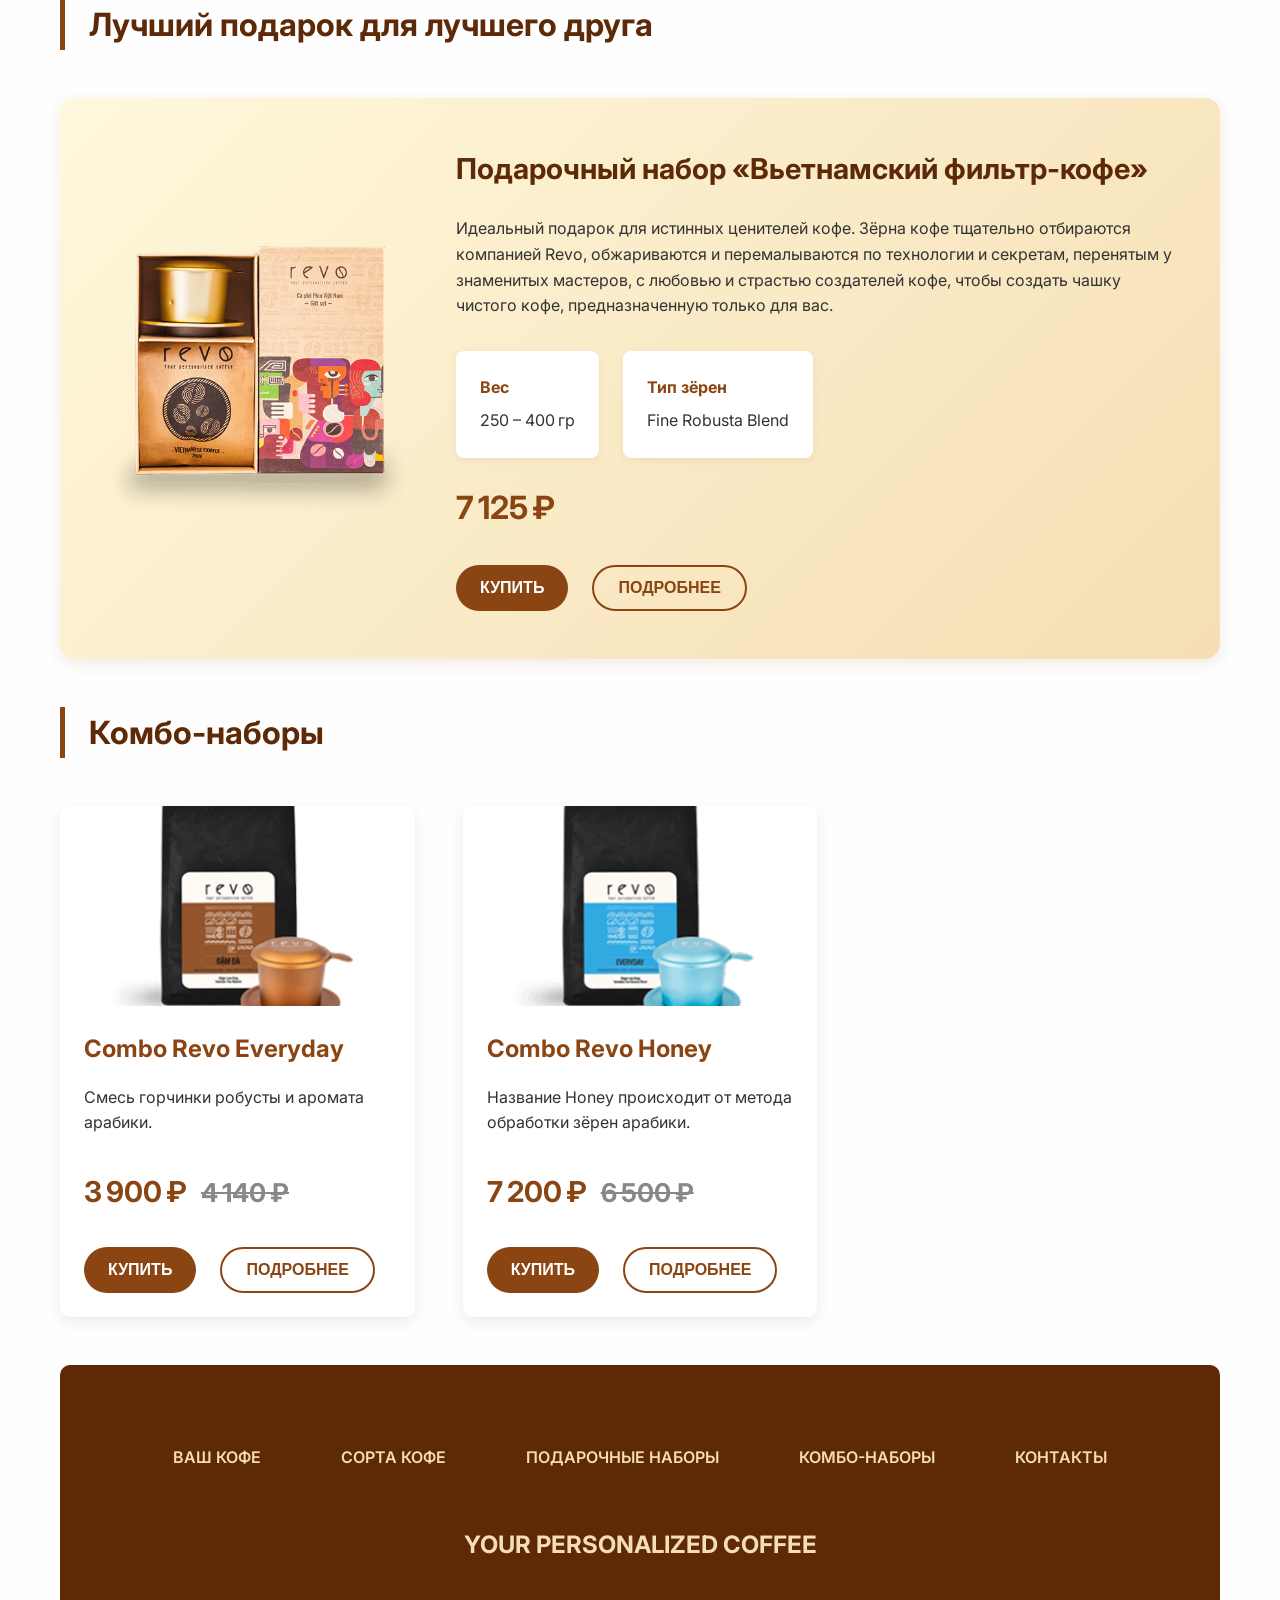
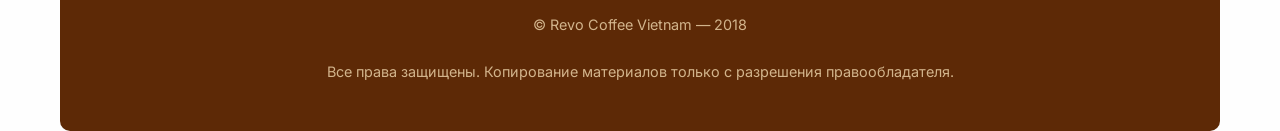
==== commit 5fe7502c: "Update index.html" ====
--- a/index.html
+++ b/index.html
@@ -23,46 +23,51 @@
     </header>
 
     <main class="main">
-        <!-- СЕКЦИЯ 1: Your Personalized Coffee -->
-        <section id="personalized" class="hero section-highlight">
-            <h1 class="hero__title">YOUR PERSONALIZED COFFEE</h1>
-            <p class="hero__subtitle">COFFEE BUILD YOUR BASE</p>
-
-            <div class="hero__features features">
-                <article class="features__item feature">
-                    <div class="feature__icon">
-                        <img src="assets/icons/origin-icon.png" alt="Иконка происхождения" class="feature__img">
-                    </div>
-                    <h3 class="feature__title">Происхождение</h3>
-                    <p class="feature__text">Зёрна арабики и робусты высшего качества, соответствующие международным стандартам.</p>
-                </article>
-
-                <article class="features__item feature">
-                    <div class="feature__icon">
-                        <img src="assets/icons/quality-icon.png" alt="Иконка качества" class="feature__img">
-                    </div>
-                    <h3 class="feature__title">Качество</h3>
-                    <p class="feature__text">Каждое зёрнышко — это результат кропотливой работы опытных мастеров кофе.</p>
-                </article>
-
-                <article class="features__item feature">
-                    <div class="feature__icon">
-                        <img src="assets/icons/beans-icon.png" alt="Иконка видов зёрен" class="feature__img">
-                    </div>
-                    <h3 class="feature__title">Виды зёрен</h3>
-                    <p class="feature__text">70% качества чашки кофе зависит от происхождения и качества зелёных зёрен.</p>
-                </article>
-
-                <article class="features__item feature">
-                    <div class="feature__icon">
-                        <img src="assets/icons/roast-icon.png" alt="Иконка обжарки" class="feature__img">
-                    </div>
-                    <h3 class="feature__title">Обжарка</h3>
-                    <p class="feature__text">Зёрна проходят тщательный процесс обжарки по строгим стандартам.</p>
-                </article>
-            </div>
-        </section>
-
+<!-- СЕКЦИЯ 1: Your Personalized Coffee -->
+<section id="personalized" class="hero section-highlight">
+    <h1 class="hero__title">YOUR PERSONALIZED COFFEE</h1>
+    <p class="hero__subtitle">COFFEE BUILD YOUR BASE</p>
+
+    <div class="hero__features features">
+        <!-- Первая строка -->
+        <div class="features__row">
+            <article class="features__item feature">
+                <div class="feature__icon">
+                    <img src="assets/icons/origin-icon.png" alt="Иконка происхождения" class="feature__img">
+                </div>
+                <h3 class="feature__title">Происхождение</h3>
+                <p class="feature__text">Зёрна арабики и робусты высшего качества, соответствующие международным стандартам.</p>
+            </article>
+
+            <article class="features__item feature">
+                <div class="feature__icon">
+                    <img src="assets/icons/quality-icon.png" alt="Иконка качества" class="feature__img">
+                </div>
+                <h3 class="feature__title">Качество</h3>
+                <p class="feature__text">Каждое зёрнышко — это результат кропотливой работы опытных мастеров кофе.</p>
+            </article>
+        </div>
+        
+        <!-- Вторая строка -->
+        <div class="features__row">
+            <article class="features__item feature">
+                <div class="feature__icon">
+                    <img src="assets/icons/beans-icon.png" alt="Иконка видов зёрен" class="feature__img">
+                </div>
+                <h3 class="feature__title">Виды зёрен</h3>
+                <p class="feature__text">70% качества чашки кофе зависит от происхождения и качества зелёных зёрен.</p>
+            </article>
+
+            <article class="features__item feature">
+                <div class="feature__icon">
+                    <img src="assets/icons/roast-icon.png" alt="Иконка обжарки" class="feature__img">
+                </div>
+                <h3 class="feature__title">Обжарка</h3>
+                <p class="feature__text">Зёрна проходят тщательный процесс обжарки по строгим стандартам.</p>
+            </article>
+        </div>
+    </div>
+</section>
         <!-- СЕКЦИЯ 2: Кофе -->
         <section id="coffee" class="products-section section-highlight">
             <h2 class="products-section__title">Выберите свой любимый вкус</h2>
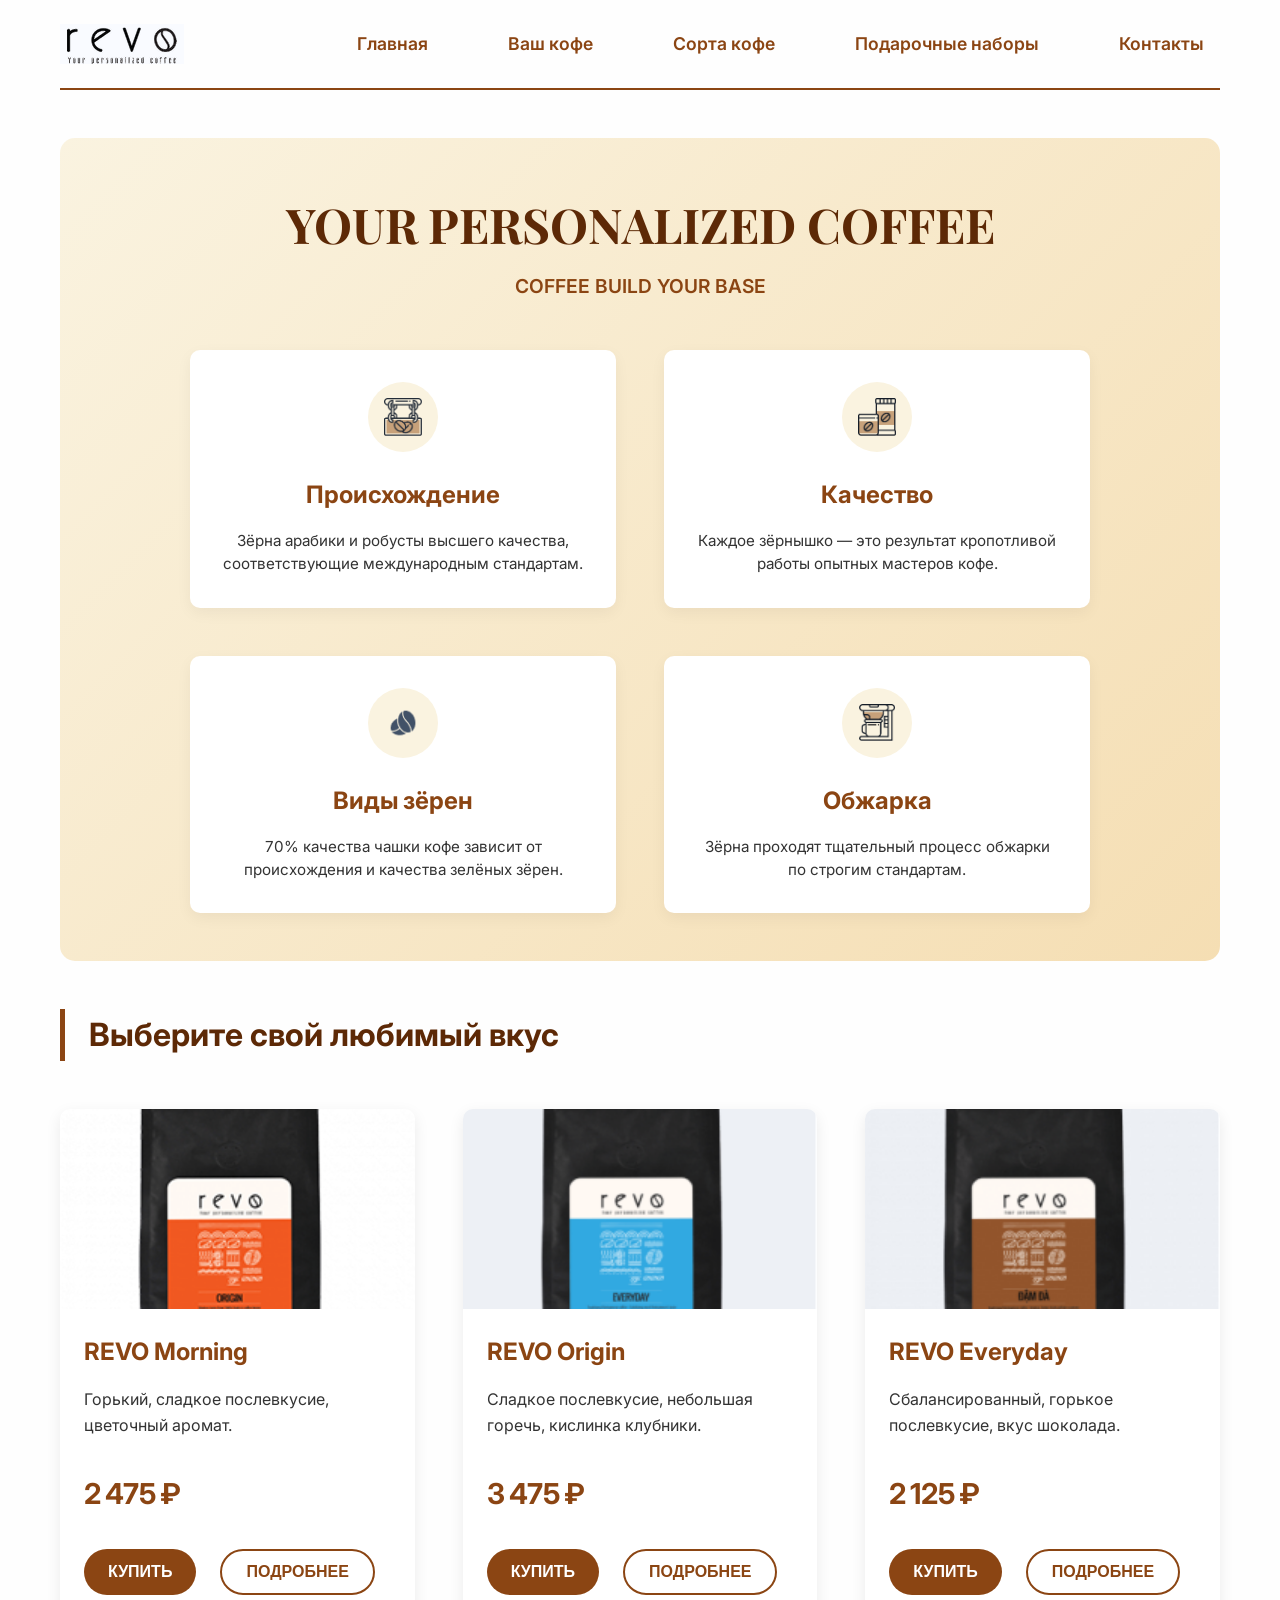
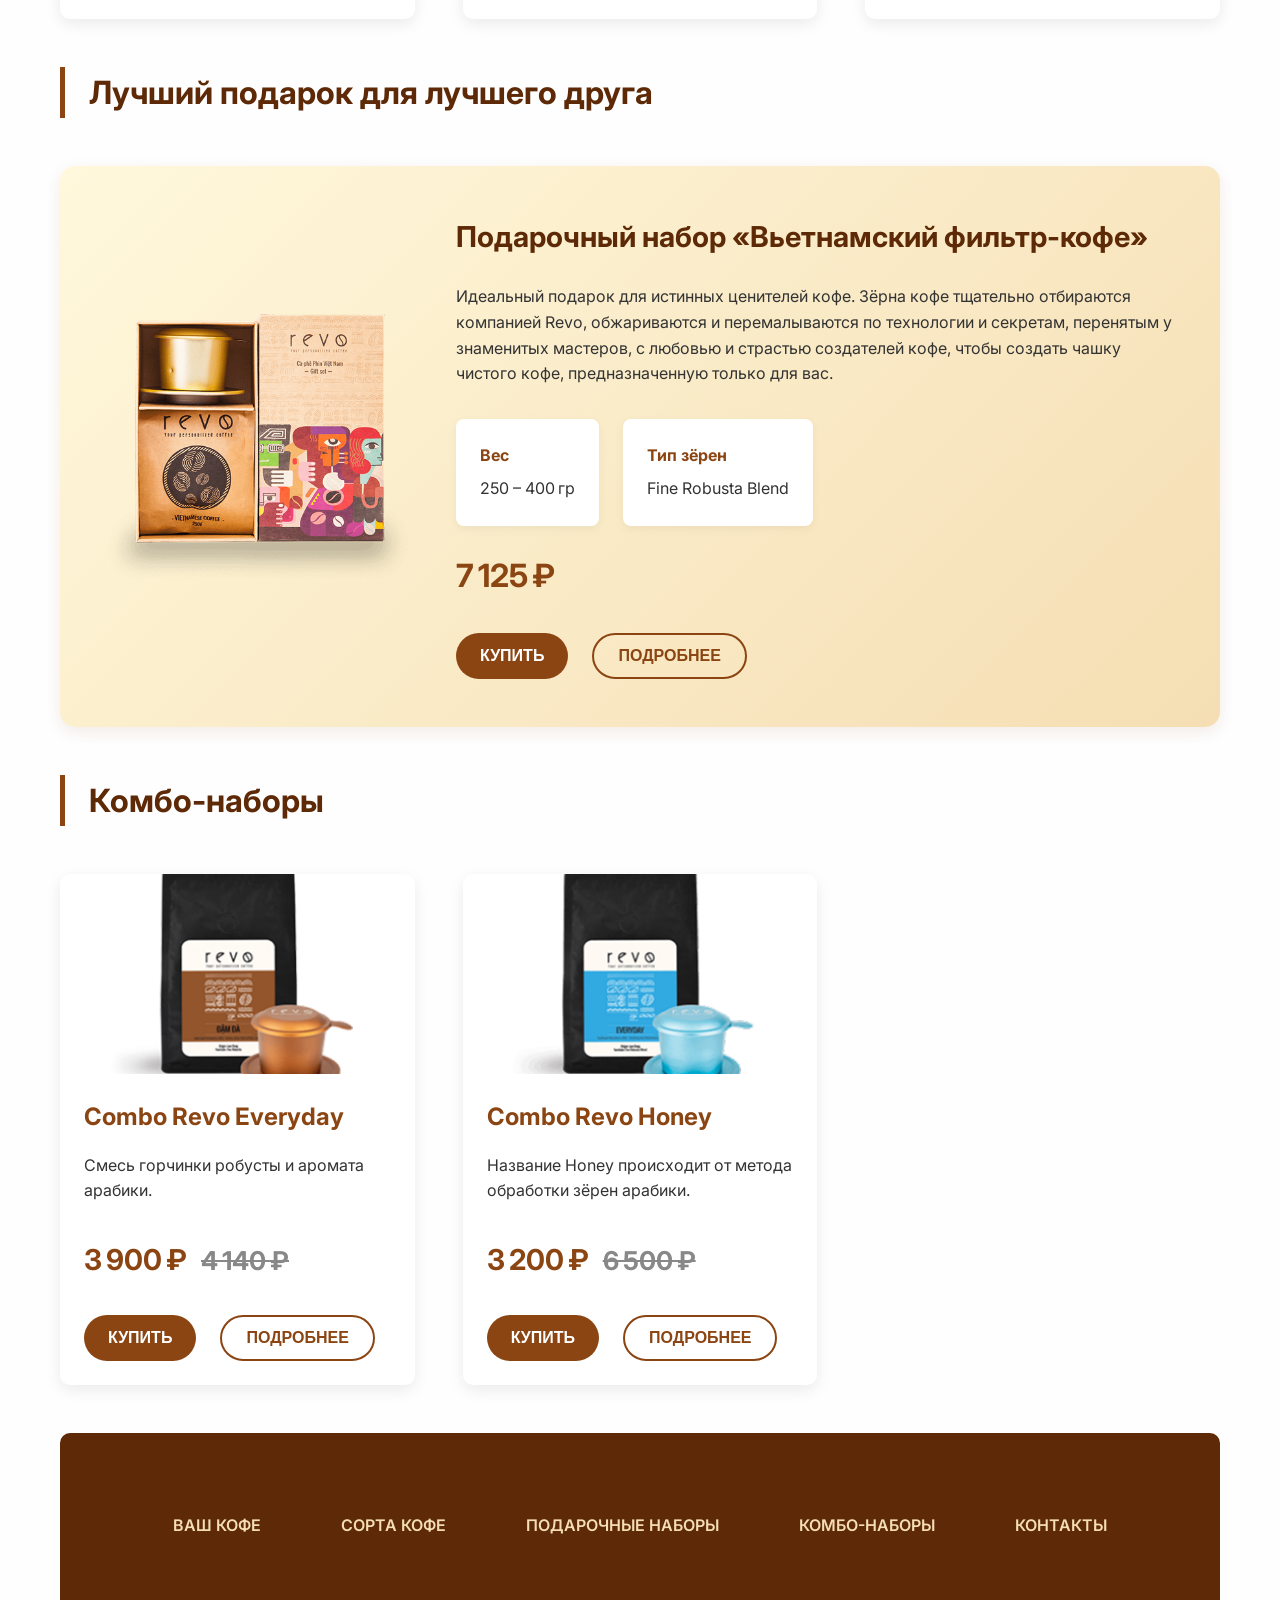
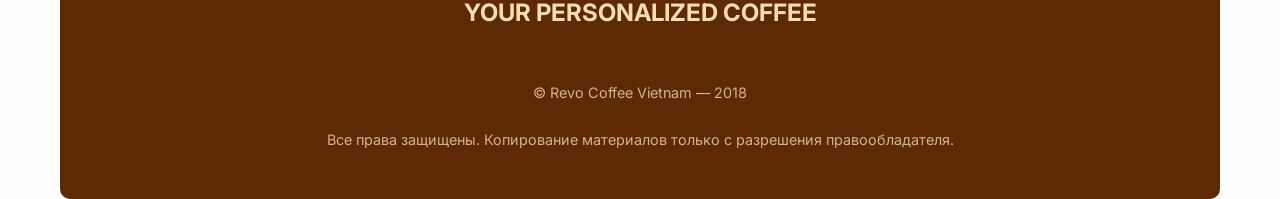
==== commit 012160b9: "Update index.html" ====
--- a/index.html
+++ b/index.html
@@ -9,206 +9,208 @@
     <link href="https://fonts.googleapis.com/css2?family=Inter:wght@300;400;500;600;700&family=Playfair+Display:wght@400;500;600&display=swap" rel="stylesheet">
 </head>
 <body>
-    <header class="header">
-        <img src="assets/img/logo.png" alt="Логотип Revo Coffee Việt Nam" class="header__logo">
-        <nav class="header__nav nav">
-            <ul class="nav__list">
-                <li class="nav__item"><a href="#home" class="nav__link">Главная</a></li>
-                <li class="nav__item"><a href="#personalized" class="nav__link">Ваш кофе</a></li>
-                <li class="nav__item"><a href="#coffee" class="nav__link">Сорта кофе</a></li>
-                <li class="nav__item"><a href="#giftset" class="nav__link">Подарочные наборы</a></li>
-                <li class="nav__item"><a href="#contact" class="nav__link">Контакты</a></li>
-            </ul>
-        </nav>
-    </header>
-
-    <main class="main">
-<!-- СЕКЦИЯ 1: Your Personalized Coffee -->
-<section id="personalized" class="hero section-highlight">
-    <h1 class="hero__title">YOUR PERSONALIZED COFFEE</h1>
-    <p class="hero__subtitle">COFFEE BUILD YOUR BASE</p>
-
-    <div class="hero__features features">
-        <!-- Первая строка -->
-        <div class="features__row">
-            <article class="features__item feature">
-                <div class="feature__icon">
-                    <img src="assets/icons/origin-icon.png" alt="Иконка происхождения" class="feature__img">
-                </div>
-                <h3 class="feature__title">Происхождение</h3>
-                <p class="feature__text">Зёрна арабики и робусты высшего качества, соответствующие международным стандартам.</p>
-            </article>
-
-            <article class="features__item feature">
-                <div class="feature__icon">
-                    <img src="assets/icons/quality-icon.png" alt="Иконка качества" class="feature__img">
-                </div>
-                <h3 class="feature__title">Качество</h3>
-                <p class="feature__text">Каждое зёрнышко — это результат кропотливой работы опытных мастеров кофе.</p>
-            </article>
-        </div>
-        
-        <!-- Вторая строка -->
-        <div class="features__row">
-            <article class="features__item feature">
-                <div class="feature__icon">
-                    <img src="assets/icons/beans-icon.png" alt="Иконка видов зёрен" class="feature__img">
-                </div>
-                <h3 class="feature__title">Виды зёрен</h3>
-                <p class="feature__text">70% качества чашки кофе зависит от происхождения и качества зелёных зёрен.</p>
-            </article>
-
-            <article class="features__item feature">
-                <div class="feature__icon">
-                    <img src="assets/icons/roast-icon.png" alt="Иконка обжарки" class="feature__img">
-                </div>
-                <h3 class="feature__title">Обжарка</h3>
-                <p class="feature__text">Зёрна проходят тщательный процесс обжарки по строгим стандартам.</p>
-            </article>
-        </div>
+<header class="header">
+    <img src="assets/img/logo.png" alt="Логотип Revo Coffee Việt Nam" class="header__logo">
+    <nav class="header__nav nav">
+        <ul class="nav__list">
+            <li class="nav__item"><a href="#home" class="nav__link">Главная</a></li>
+            <li class="nav__item"><a href="#personalized" class="nav__link">Ваш кофе</a></li>
+            <li class="nav__item"><a href="#coffee" class="nav__link">Сорта кофе</a></li>
+            <li class="nav__item"><a href="#giftset" class="nav__link">Подарочные наборы</a></li>
+            <li class="nav__item"><a href="#contact" class="nav__link">Контакты</a></li>
+        </ul>
+    </nav>
+</header>
+
+<main class="main">
+    <!-- СЕКЦИЯ 1: Your Personalized Coffee -->
+    <section id="personalized" class="hero section-highlight">
+        <h1 class="hero__title">YOUR PERSONALIZED COFFEE</h1>
+        <p class="hero__subtitle">COFFEE BUILD YOUR BASE</p>
+
+        <div class="hero__features features">
+            <!-- Первая строка -->
+            <div class="features__row">
+                <article class="features__item feature">
+                    <div class="feature__icon">
+                        <img src="assets/icons/origin-icon.png" alt="Иконка происхождения" class="feature__img">
+                    </div>
+                    <h3 class="feature__title">Происхождение</h3>
+                    <p class="feature__text">Зёрна арабики и робусты высшего качества, соответствующие международным стандартам.</p>
+                </article>
+
+                <article class="features__item feature">
+                    <div class="feature__icon">
+                        <img src="assets/icons/quality-icon.png" alt="Иконка качества" class="feature__img">
+                    </div>
+                    <h3 class="feature__title">Качество</h3>
+                    <p class="feature__text">Каждое зёрнышко — это результат кропотливой работы опытных мастеров кофе.</p>
+                </article>
+            </div>
+
+            <!-- Вторая строка -->
+            <div class="features__row">
+                <article class="features__item feature">
+                    <div class="feature__icon">
+                        <img src="assets/icons/beans-icon.png" alt="Иконка видов зёрен" class="feature__img">
+                    </div>
+                    <h3 class="feature__title">Виды зёрен</h3>
+                    <p class="feature__text">70% качества чашки кофе зависит от происхождения и качества зелёных зёрен.</p>
+                </article>
+
+                <article class="features__item feature">
+                    <div class="feature__icon">
+                        <img src="assets/icons/roast-icon.png" alt="Иконка обжарки" class="feature__img">
+                    </div>
+                    <h3 class="feature__title">Обжарка</h3>
+                    <p class="feature__text">Зёрна проходят тщательный процесс обжарки по строгим стандартам.</p>
+                </article>
+            </div>
+        </div>
+    </section>
+    <!-- СЕКЦИЯ 2: Кофе -->
+    <section id="coffee" class="products-section section-highlight">
+        <h2 class="products-section__title">Выберите свой любимый вкус</h2>
+
+        <div class="products-section__grid products">
+            <article class="products__item product-card interactive-card">
+                <div class="product-card__image">
+                    <img src="assets/img/coffee1.jpg" alt="REVO Morning" class="product-card__img">
+                </div>
+                <div class="product-card__content">
+                    <h3 class="product-card__title">REVO Morning</h3>
+                    <p class="product-card__text">Горький, сладкое послевкусие, цветочный аромат.</p>
+                    <p class="product-card__price">2 475 ₽</p>
+                    <div class="product-card__buttons">
+                        <button class="product-card__button button button--primary">КУПИТЬ</button>
+                        <button class="product-card__button button button--secondary">ПОДРОБНЕЕ</button>
+                    </div>
+                </div>
+            </article>
+
+            <article class="products__item product-card interactive-card">
+                <div class="product-card__image">
+                    <img src="assets/img/coffee2.jpg" alt="REVO Origin" class="product-card__img">
+                </div>
+                <div class="product-card__content">
+                    <h3 class="product-card__title">REVO Origin</h3>
+                    <p class="product-card__text">Сладкое послевкусие, небольшая горечь, кислинка клубники.</p>
+                    <p class="product-card__price">3 475 ₽</p>
+                    <div class="product-card__buttons">
+                        <button class="product-card__button button button--primary">КУПИТЬ</button>
+                        <button class="product-card__button button button--secondary">ПОДРОБНЕЕ</button>
+                    </div>
+                </div>
+            </article>
+
+            <article class="products__item product-card interactive-card">
+                <div class="product-card__image">
+                    <img src="assets/img/coffee3.jpg" alt="REVO Everyday" class="product-card__img">
+                </div>
+                <div class="product-card__content">
+                    <h3 class="product-card__title">REVO Everyday</h3>
+                    <p class="product-card__text">Сбалансированный, горькое послевкусие, вкус шоколада.</p>
+                    <p class="product-card__price">2 125 ₽</p>
+                    <div class="product-card__buttons">
+                        <button class="product-card__button button button--primary">КУПИТЬ</button>
+                        <button class="product-card__button button button--secondary">ПОДРОБНЕЕ</button>
+                    </div>
+                </div>
+            </article>
+        </div>
+    </section>
+
+    <!-- СЕКЦИЯ 3: Подарочные наборы -->
+    <section id="giftset" class="giftset-section section-highlight">
+        <h2 class="giftset-section__title">Лучший подарок для лучшего друга</h2>
+
+        <article class="giftset-section__item giftset interactive-card">
+            <div class="giftset__image">
+                <img src="assets/img/giftset.jpg" alt="Подарочный набор «Вьетнамский фильтр-кофе»" class="giftset__img">
+            </div>
+
+            <div class="giftset__content">
+                <h3 class="giftset__title">Подарочный набор «Вьетнамский фильтр-кофе»</h3>
+                <p class="giftset__text">Идеальный подарок для истинных ценителей кофе. Зёрна кофе тщательно отбираются компанией Revo, обжариваются и перемалываются по технологии и секретам, перенятым у знаменитых мастеров, с любовью и страстью создателей кофе, чтобы создать чашку чистого кофе, предназначенную только для вас.</p>
+
+                <div class="giftset__specs specs">
+                    <div class="specs__item spec">
+                        <h4 class="spec__title">Вес</h4>
+                        <p class="spec__text">250 – 400 гр</p>
+                    </div>
+                    <div class="specs__item spec">
+                        <h4 class="spec__title">Тип зёрен</h4>
+                        <p class="spec__text">Fine Robusta Blend</p>
+                    </div>
+                </div>
+
+                <p class="giftset__price">7 125 ₽</p>
+
+                <div class="giftset__buttons">
+                    <button class="giftset__button button button--primary">КУПИТЬ</button>
+                    <button class="giftset__button button button--secondary">ПОДРОБНЕЕ</button>
+                </div>
+            </div>
+        </article>
+    </section>
+
+    <!-- СЕКЦИЯ 4: Комбо-наборы -->
+    <section id="combos" class="combos-section section-highlight">
+        <h2 class="combos-section__title">Комбо-наборы</h2>
+
+        <div class="combos-section__grid products">
+            <article class="products__item product-card interactive-card">
+                <div class="product-card__image">
+                    <img src="assets/img/combo1.jpg" alt="Combo Revo Everyday" class="product-card__img">
+                </div>
+                <div class="product-card__content">
+                    <h3 class="product-card__title">Combo Revo Everyday</h3>
+                    <p class="product-card__text">Смесь горчинки робусты и аромата арабики.</p>
+                    <p class="product-card__price">3 900 ₽ <span class="product-card__old-price">4 140 ₽</span></p>
+                    <div class="product-card__buttons">
+                        <button class="product-card__button button button--primary">КУПИТЬ</button>
+                        <button class="product-card__button button button--secondary">ПОДРОБНЕЕ</button>
+                    </div>
+                </div>
+            </article>
+
+            <article class="products__item product-card interactive-card">
+                <div class="product-card__image">
+                    <img src="assets/img/combo2.jpg" alt="Combo Revo Honey" class="product-card__img">
+                </div>
+                <div class="product-card__content">
+                    <h3 class="product-card__title">Combo Revo Honey</h3>
+                    <p class="product-card__text">Название Honey происходит от метода обработки зёрен арабики.</p>
+                    <p class="product-card__price">3 200 ₽ <span class="product-card__old-price">6 500 ₽</span></p>
+                    <div class="product-card__buttons">
+                        <button class="product-card__button button button--primary">КУПИТЬ</button>
+                        <button class="product-card__button button button--secondary">ПОДРОБНЕЕ</button>
+                    </div>
+                </div>
+            </article>
+        </div>
+    </section>
+</main>
+
+
+
+<footer id="contact" class="footer">
+    <nav class="footer__nav">
+        <div class="footer__links">
+            <a href="#personalized" class="footer__link">ВАШ КОФЕ</a>
+            <a href="#coffee" class="footer__link">СОРТА КОФЕ</a>
+            <a href="#giftset" class="footer__link">ПОДАРОЧНЫЕ НАБОРЫ</a>
+            <a href="#combos" class="footer__link">КОМБО-НАБОРЫ</a>
+            <a href="#contact" class="footer__link">КОНТАКТЫ</a>
+        </div>
+    </nav>
+
+    <h3 class="footer__title">YOUR PERSONALIZED COFFEE</h3>
+
+    <div class="footer__copyright copyright">
+        <p class="copyright__text">© Revo Coffee Vietnam — 2018</p>
+        <p class="copyright__text">Все права защищены. Копирование материалов только с разрешения правообладателя.</p>
     </div>
-</section>
-        <!-- СЕКЦИЯ 2: Кофе -->
-        <section id="coffee" class="products-section section-highlight">
-            <h2 class="products-section__title">Выберите свой любимый вкус</h2>
-
-            <div class="products-section__grid products">
-                <article class="products__item product-card interactive-card">
-                    <div class="product-card__image">
-                        <img src="assets/img/coffee1.jpg" alt="REVO Morning" class="product-card__img">
-                    </div>
-                    <div class="product-card__content">
-                        <h3 class="product-card__title">REVO Morning</h3>
-                        <p class="product-card__text">Горький, сладкое послевкусие, цветочный аромат.</p>
-                        <p class="product-card__price">2 475 ₽</p>
-                        <div class="product-card__buttons">
-                            <button class="product-card__button button button--primary">КУПИТЬ</button>
-                            <button class="product-card__button button button--secondary">ПОДРОБНЕЕ</button>
-                        </div>
-                    </div>
-                </article>
-
-                <article class="products__item product-card interactive-card">
-                    <div class="product-card__image">
-                        <img src="assets/img/coffee2.jpg" alt="REVO Origin" class="product-card__img">
-                    </div>
-                    <div class="product-card__content">
-                        <h3 class="product-card__title">REVO Origin</h3>
-                        <p class="product-card__text">Сладкое послевкусие, небольшая горечь, кислинка клубники.</p>
-                        <p class="product-card__price">3 475 ₽</p>
-                        <div class="product-card__buttons">
-                            <button class="product-card__button button button--primary">КУПИТЬ</button>
-                            <button class="product-card__button button button--secondary">ПОДРОБНЕЕ</button>
-                        </div>
-                    </div>
-                </article>
-
-                <article class="products__item product-card interactive-card">
-                    <div class="product-card__image">
-                        <img src="assets/img/coffee3.jpg" alt="REVO Everyday" class="product-card__img">
-                    </div>
-                    <div class="product-card__content">
-                        <h3 class="product-card__title">REVO Everyday</h3>
-                        <p class="product-card__text">Сбалансированный, горькое послевкусие, вкус шоколада.</p>
-                        <p class="product-card__price">2 125 ₽</p>
-                        <div class="product-card__buttons">
-                            <button class="product-card__button button button--primary">КУПИТЬ</button>
-                            <button class="product-card__button button button--secondary">ПОДРОБНЕЕ</button>
-                        </div>
-                    </div>
-                </article>
-            </div>
-        </section>
-
-        <!-- СЕКЦИЯ 3: Подарочные наборы -->
-        <section id="giftset" class="giftset-section section-highlight">
-            <h2 class="giftset-section__title">Лучший подарок для лучшего друга</h2>
-
-            <article class="giftset-section__item giftset interactive-card">
-                <div class="giftset__image">
-                    <img src="assets/img/giftset.jpg" alt="Подарочный набор «Вьетнамский фильтр-кофе»" class="giftset__img">
-                </div>
-
-                <div class="giftset__content">
-                    <h3 class="giftset__title">Подарочный набор «Вьетнамский фильтр-кофе»</h3>
-                    <p class="giftset__text">Идеальный подарок для истинных ценителей кофе. Зёрна кофе тщательно отбираются компанией Revo, обжариваются и перемалываются по технологии и секретам, перенятым у знаменитых мастеров, с любовью и страстью создателей кофе, чтобы создать чашку чистого кофе, предназначенную только для вас.</p>
-
-                    <div class="giftset__specs specs">
-                        <div class="specs__item spec">
-                            <h4 class="spec__title">Вес</h4>
-                            <p class="spec__text">250 – 400 гр</p>
-                        </div>
-                        <div class="specs__item spec">
-                            <h4 class="spec__title">Тип зёрен</h4>
-                            <p class="spec__text">Fine Robusta Blend</p>
-                        </div>
-                    </div>
-
-                    <p class="giftset__price">7 125 ₽</p>
-
-                    <div class="giftset__buttons">
-                        <button class="giftset__button button button--primary">КУПИТЬ</button>
-                        <button class="giftset__button button button--secondary">ПОДРОБНЕЕ</button>
-                    </div>
-                </div>
-            </article>
-        </section>
-
-        <!-- СЕКЦИЯ 4: Комбо-наборы -->
-        <section id="combos" class="combos-section section-highlight">
-            <h2 class="combos-section__title">Комбо-наборы</h2>
-
-            <div class="combos-section__grid products">
-                <article class="products__item product-card interactive-card">
-                    <div class="product-card__image">
-                        <img src="assets/img/combo1.jpg" alt="Combo Revo Everyday" class="product-card__img">
-                    </div>
-                    <div class="product-card__content">
-                        <h3 class="product-card__title">Combo Revo Everyday</h3>
-                        <p class="product-card__text">Смесь горчинки робусты и аромата арабики.</p>
-                        <p class="product-card__price">3 900 ₽ <span class="product-card__old-price">4 140 ₽</span></p>
-                        <div class="product-card__buttons">
-                            <button class="product-card__button button button--primary">КУПИТЬ</button>
-                            <button class="product-card__button button button--secondary">ПОДРОБНЕЕ</button>
-                        </div>
-                    </div>
-                </article>
-
-                <article class="products__item product-card interactive-card">
-                    <div class="product-card__image">
-                        <img src="assets/img/combo2.jpg" alt="Combo Revo Honey" class="product-card__img">
-                    </div>
-                    <div class="product-card__content">
-                        <h3 class="product-card__title">Combo Revo Honey</h3>
-                        <p class="product-card__text">Название Honey происходит от метода обработки зёрен арабики.</p>
-                        <p class="product-card__price">7 200 ₽ <span class="product-card__old-price">6 500 ₽</span></p>
-                        <div class="product-card__buttons">
-                            <button class="product-card__button button button--primary">КУПИТЬ</button>
-                            <button class="product-card__button button button--secondary">ПОДРОБНЕЕ</button>
-                        </div>
-                    </div>
-                </article>
-            </div>
-        </section>
-    </main>
-
-    <footer id="contact" class="footer">
-        <nav class="footer__nav">
-            <div class="footer__links">
-                <a href="#personalized" class="footer__link">ВАШ КОФЕ</a>
-                <a href="#coffee" class="footer__link">СОРТА КОФЕ</a>
-                <a href="#giftset" class="footer__link">ПОДАРОЧНЫЕ НАБОРЫ</a>
-                <a href="#combos" class="footer__link">КОМБО-НАБОРЫ</a>
-                <a href="#contact" class="footer__link">КОНТАКТЫ</a>
-            </div>
-        </nav>
-
-        <h3 class="footer__title">YOUR PERSONALIZED COFFEE</h3>
-
-        <div class="footer__copyright copyright">
-            <p class="copyright__text">© Revo Coffee Vietnam — 2018</p>
-            <p class="copyright__text">Все права защищены. Копирование материалов только с разрешения правообладателя.</p>
-        </div>
-    </footer>
+</footer>
 </body>
 </html>
--- a/css/style.css
+++ b/css/style.css
@@ -63,6 +63,11 @@
     padding: 0 20px;
 }
 
+/* Плавная прокрутка */
+html {
+    scroll-behavior: smooth;
+}
+
 /* Header */
 .header {
     display: flex;
@@ -133,12 +138,23 @@
     margin-bottom: var(--spacing-xl);
 }
 
-/* Features */
+/* Features - Две строки по 2 пункта */
+.hero__features {
+    margin-top: var(--spacing-xl);
+}
+
 .features {
+    display: flex;
+    flex-direction: column;
+    gap: var(--spacing-xl);
+    max-width: 900px;
+    margin: 0 auto;
+}
+
+.features__row {
     display: grid;
-    grid-template-columns: repeat(auto-fit, minmax(250px, 1fr));
+    grid-template-columns: repeat(2, 1fr);
     gap: var(--spacing-xl);
-    margin-top: var(--spacing-xl);
 }
 
 .features__item {
@@ -151,6 +167,10 @@
     border-radius: var(--radius-md);
     box-shadow: var(--shadow-light);
     transition: all var(--transition-normal);
+    height: 100%;
+    display: flex;
+    flex-direction: column;
+    align-items: center;
 }
 
 .feature:hover {
@@ -159,12 +179,15 @@
 }
 
 .feature__icon {
-    width: 60px;
-    height: 60px;
+    width: 70px;
+    height: 70px;
     margin: 0 auto var(--spacing-md);
     display: flex;
     align-items: center;
     justify-content: center;
+    background: var(--color-light);
+    border-radius: 50%;
+    padding: var(--spacing-sm);
 }
 
 .feature__img {
@@ -182,6 +205,7 @@
 .feature__text {
     font-size: 0.95em;
     line-height: 1.5;
+    flex-grow: 1;
 }
 
 /* Products sections */
@@ -509,6 +533,20 @@
         gap: var(--spacing-md);
     }
     
+    .features__row {
+        grid-template-columns: 1fr;
+        gap: var(--spacing-md);
+    }
+    
+    .feature__icon {
+        width: 60px;
+        height: 60px;
+    }
+    
+    .feature {
+        padding: var(--spacing-md);
+    }
+    
     .giftset-section__item {
         flex-direction: column;
         text-align: center;
@@ -528,10 +566,6 @@
         grid-template-columns: 1fr;
     }
     
-    .features {
-        grid-template-columns: 1fr;
-    }
-    
     .footer__links {
         flex-direction: column;
         gap: var(--spacing-md);
@@ -550,3 +584,24 @@
         width: 100%;
     }
 }
+
+@media (max-width: 480px) {
+    .features {
+        gap: var(--spacing-md);
+    }
+    
+    .feature__icon {
+        width: 50px;
+        height: 50px;
+    }
+    
+    .hero__title {
+        font-size: 1.8em;
+    }
+    
+    .products-section__title,
+    .giftset-section__title,
+    .combos-section__title {
+        font-size: 1.6em;
+    }
+}
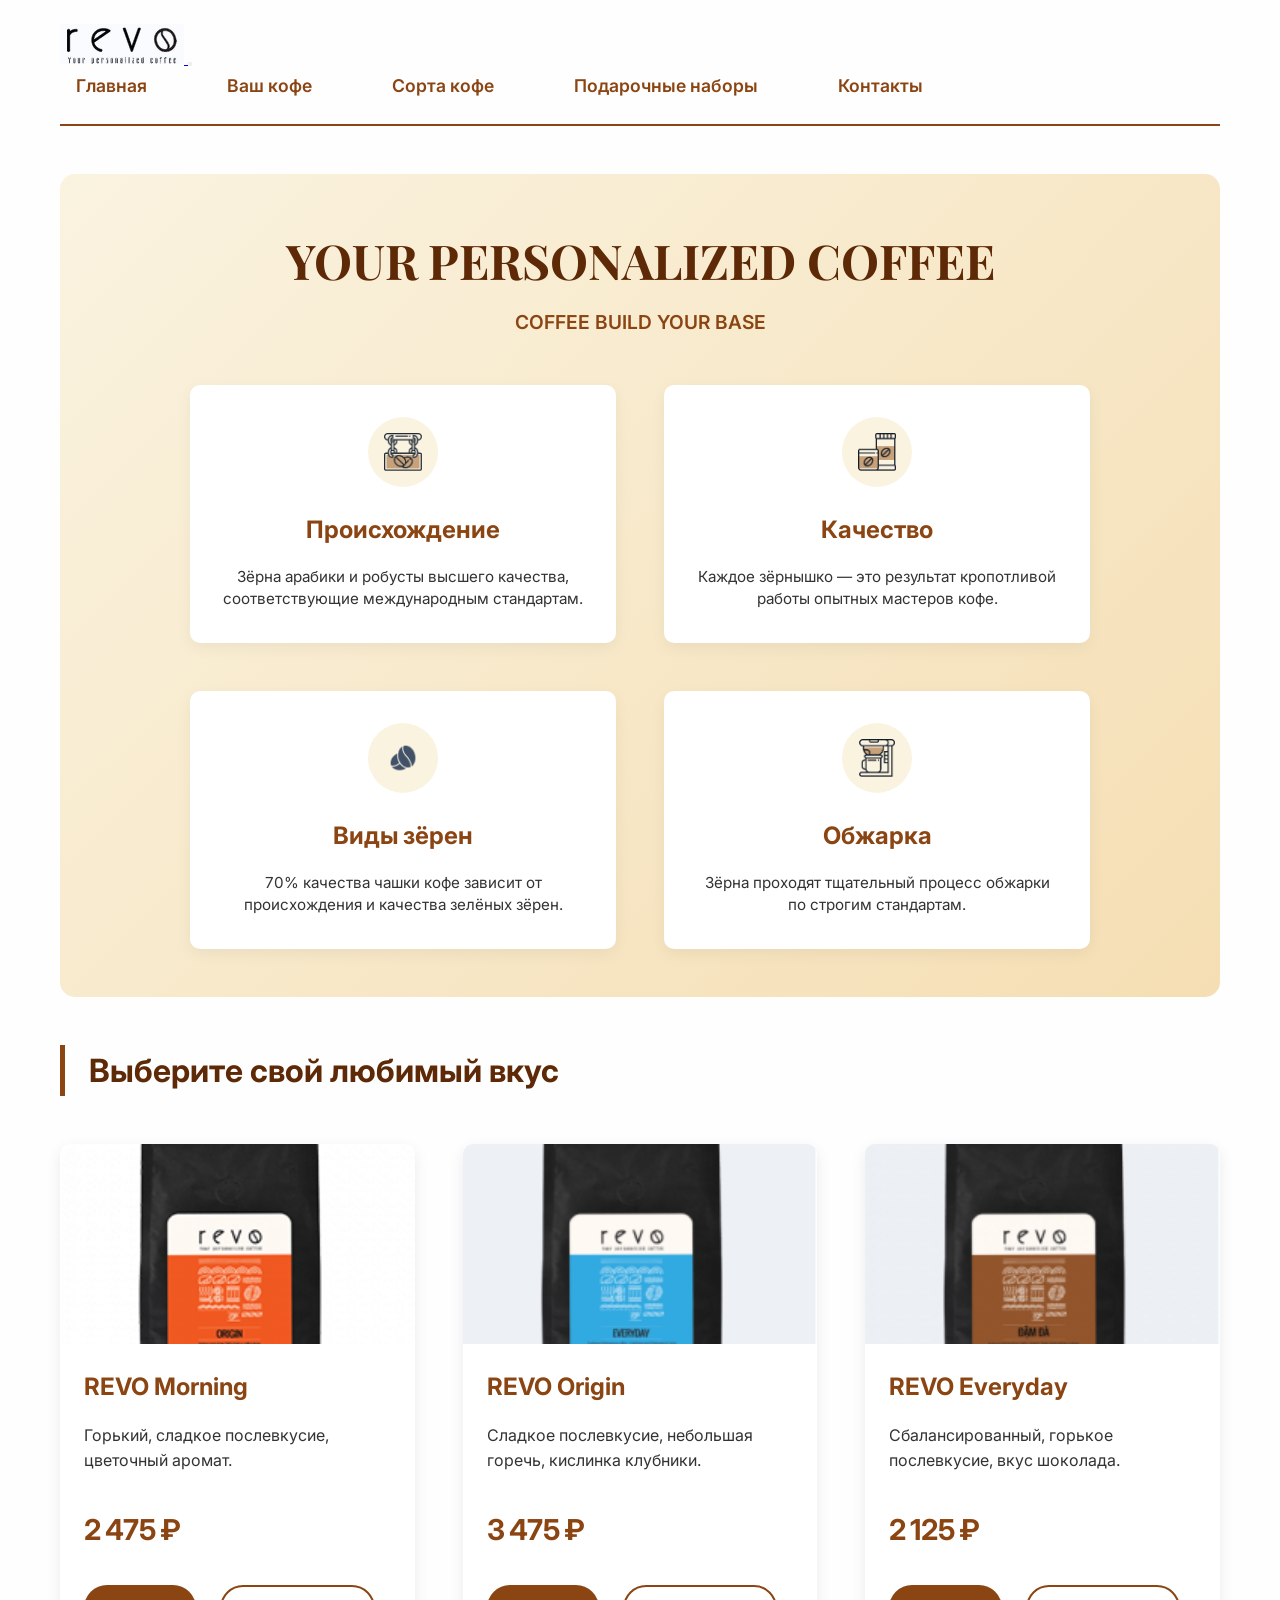
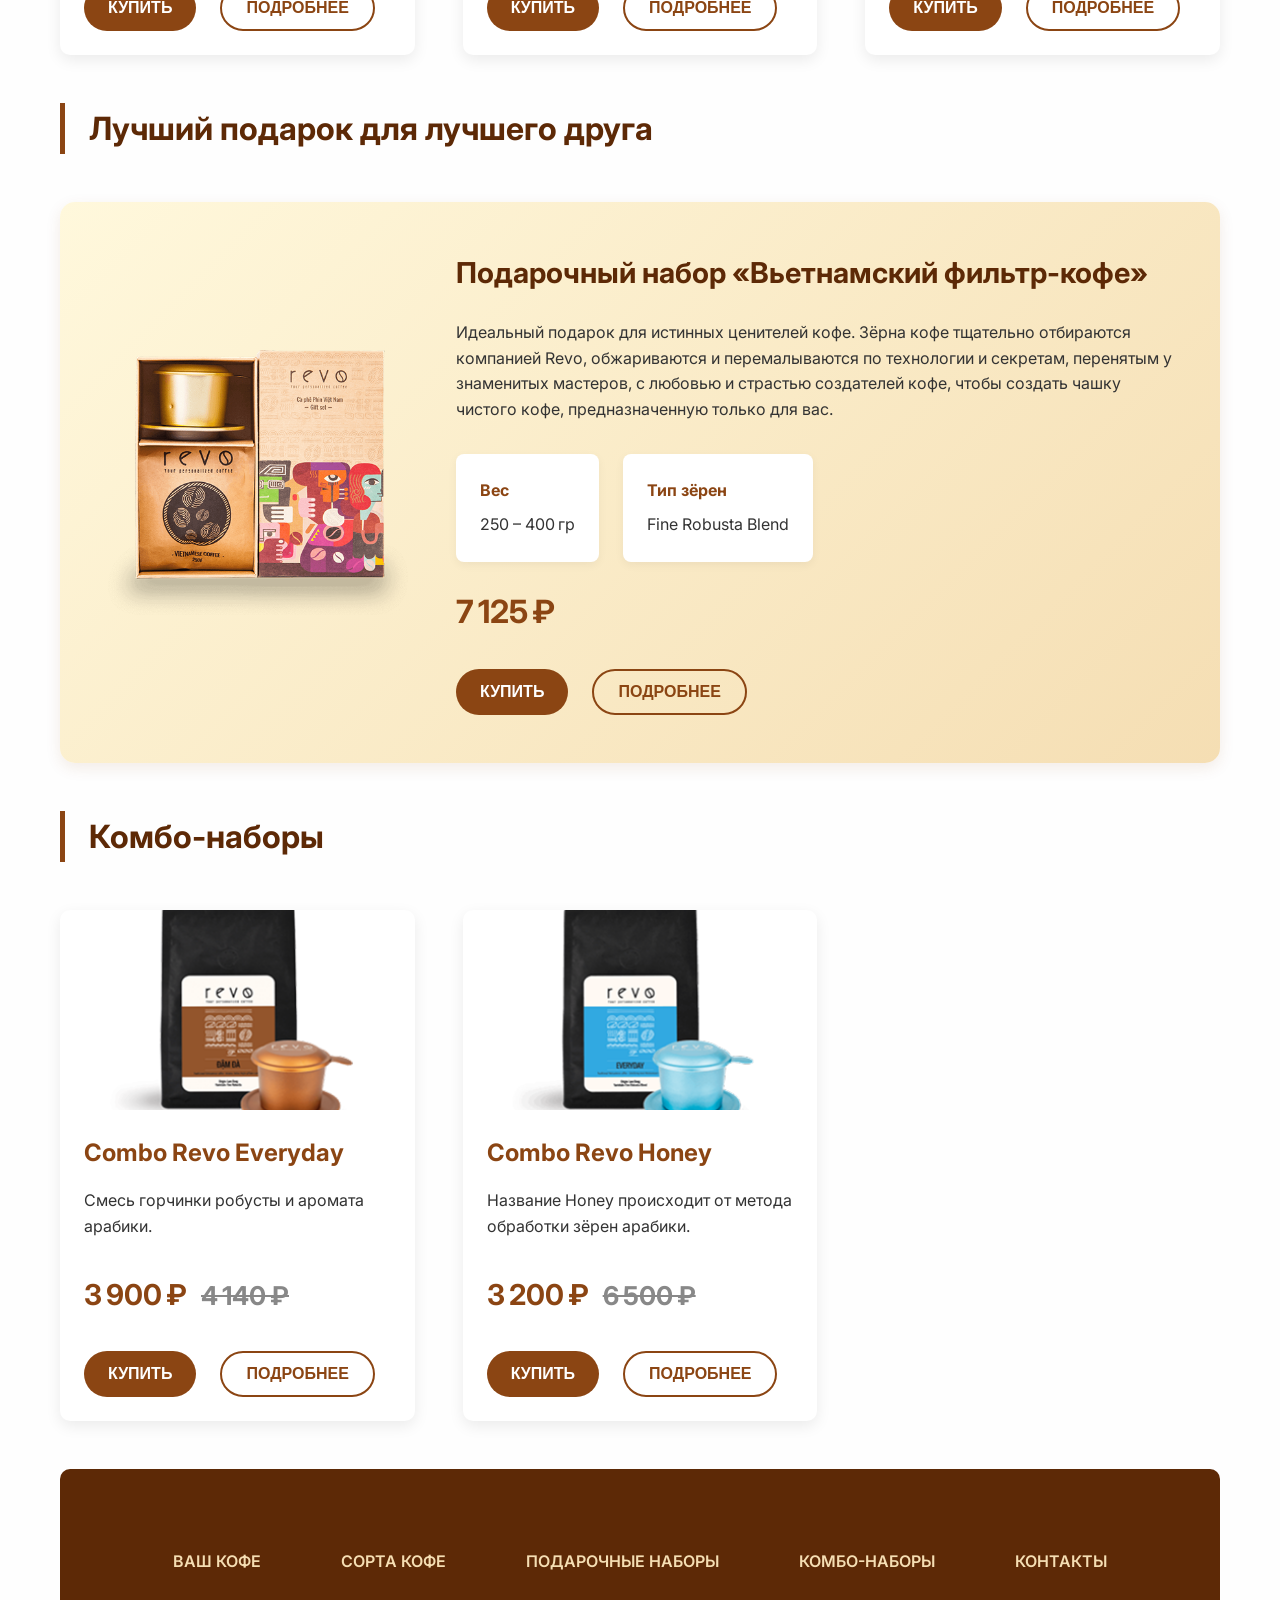
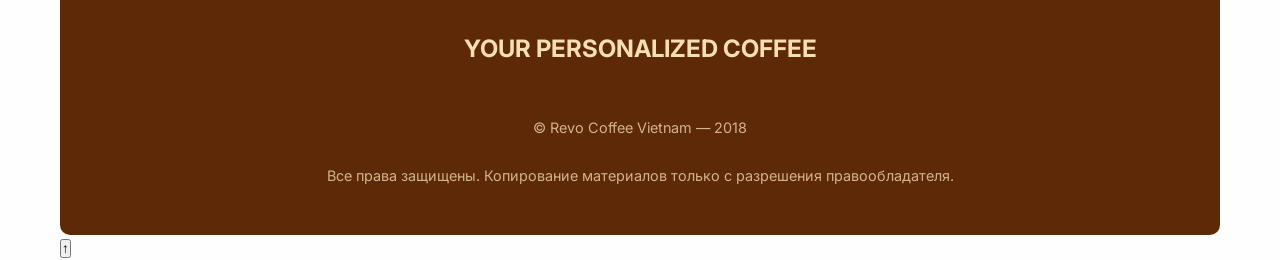
==== commit cd139990: "Update index.html" ====
--- a/index.html
+++ b/index.html
@@ -6,20 +6,35 @@
     <title>Revo Coffee — Ваш персонализированный кофе</title>
     <link rel="icon" type="image/x-icon" href="assets/icons/favicon.ico">
     <link rel="stylesheet" href="css/style.css">
+    <link rel="stylesheet" href="css/mobile.css">
     <link href="https://fonts.googleapis.com/css2?family=Inter:wght@300;400;500;600;700&family=Playfair+Display:wght@400;500;600&display=swap" rel="stylesheet">
 </head>
 <body>
 <header class="header">
-    <img src="assets/img/logo.png" alt="Логотип Revo Coffee Việt Nam" class="header__logo">
-    <nav class="header__nav nav">
-        <ul class="nav__list">
-            <li class="nav__item"><a href="#home" class="nav__link">Главная</a></li>
-            <li class="nav__item"><a href="#personalized" class="nav__link">Ваш кофе</a></li>
-            <li class="nav__item"><a href="#coffee" class="nav__link">Сорта кофе</a></li>
-            <li class="nav__item"><a href="#giftset" class="nav__link">Подарочные наборы</a></li>
-            <li class="nav__item"><a href="#contact" class="nav__link">Контакты</a></li>
-        </ul>
-    </nav>
+    <div class="container">
+        <div class="header__inner">
+            <a href="#" class="logo">
+                <img src="assets/img/logo.png" alt="Логотип Revo Coffee Việt Nam" class="header__logo">
+            </a>
+
+            <!-- Гамбургер-кнопка -->
+            <button class="menu-toggle" id="menuToggle" aria-label="Открыть меню" aria-expanded="false">
+                <span class="menu-toggle__line"></span>
+                <span class="menu-toggle__line"></span>
+                <span class="menu-toggle__line"></span>
+            </button>
+
+            <nav class="header__nav nav" id="mainNav">
+                <ul class="nav__list">
+                    <li class="nav__item"><a href="#personalized" class="nav__link active">Главная</a></li>
+                    <li class="nav__item"><a href="#personalized" class="nav__link">Ваш кофе</a></li>
+                    <li class="nav__item"><a href="#coffee" class="nav__link">Сорта кофе</a></li>
+                    <li class="nav__item"><a href="#giftset" class="nav__link">Подарочные наборы</a></li>
+                    <li class="nav__item"><a href="#contact" class="nav__link">Контакты</a></li>
+                </ul>
+            </nav>
+        </div>
+    </div>
 </header>
 
 <main class="main">
@@ -212,5 +227,14 @@
         <p class="copyright__text">Все права защищены. Копирование материалов только с разрешения правообладателя.</p>
     </div>
 </footer>
+
+<!-- Кнопка "Наверх" -->
+<button class="scroll-top" id="scrollTop" aria-label="Наверх">
+    ↑
+</button>
+
+<script src="menu.js"></script>
 </body>
 </html>
+</body>
+</html>
--- a/css/style.css
+++ b/css/style.css
@@ -605,3 +605,239 @@
         font-size: 1.6em;
     }
 }
+
+/* Улучшаем навигацию для планшетов и телефонов */
+@media (max-width: 992px) {
+    .nav__list {
+        gap: var(--spacing-lg);
+    }
+}
+
+@media (max-width: 768px) {
+    .nav__list {
+        flex-direction: column;
+        gap: var(--spacing-md);
+        text-align: center;
+    }
+
+    .nav__link {
+        display: block;
+        padding: var(--spacing-sm);
+        border: 1px solid var(--color-light-2);
+        border-radius: var(--radius-md);
+    }
+
+    .nav__link:hover {
+        background-color: var(--color-light);
+        transform: none;
+    }
+}
+
+/* Улучшаем Grid-сетку */
+.products-section__grid,
+.combos-section__grid {
+    display: grid;
+    grid-template-columns: repeat(3, 1fr); /* Десктоп: 3 колонки */
+    gap: var(--spacing-xl);
+    margin: var(--spacing-xl) 0;
+    transition: grid-template-columns var(--transition-slow);
+}
+
+@media (max-width: 992px) {
+    .products-section__grid,
+    .combos-section__grid {
+        grid-template-columns: repeat(2, 1fr); /* Планшет: 2 колонки */
+    }
+}
+
+@media (max-width: 768px) {
+    .products-section__grid,
+    .combos-section__grid {
+        grid-template-columns: 1fr; /* Мобильные: 1 колонка */
+    }
+}
+
+/* Masonry секция */
+.masonry-section {
+    margin-bottom: var(--spacing-xl);
+}
+
+.masonry-section__title {
+    font-size: 2em;
+    color: var(--color-primary-dark);
+    border-left: 5px solid var(--color-primary);
+    padding-left: var(--spacing-md);
+    margin: var(--spacing-xl) 0;
+}
+
+.masonry-section__container {
+    column-count: 3;
+    column-gap: var(--spacing-lg);
+    margin: var(--spacing-xl) 0;
+}
+
+.masonry-item {
+    display: inline-block;
+    width: 100%;
+    margin-bottom: var(--spacing-lg);
+    padding: var(--spacing-md);
+    background: var(--color-white);
+    border-radius: var(--radius-md);
+    box-shadow: var(--shadow-light);
+    border: 1px solid var(--color-light-2);
+    transition: transform var(--transition-normal);
+    break-inside: avoid;
+}
+
+.masonry-item:hover {
+    transform: translateY(-5px);
+    box-shadow: var(--shadow-hover);
+}
+
+.masonry-item--short {
+    min-height: 150px;
+}
+
+.masonry-item--tall {
+    min-height: 250px;
+}
+
+.masonry-item--very-tall {
+    min-height: 350px;
+}
+
+.masonry-item__title {
+    color: var(--color-primary);
+    margin-bottom: var(--spacing-sm);
+}
+
+/* Адаптивность Masonry */
+@media (max-width: 992px) {
+    .masonry-section__container {
+        column-count: 2;
+    }
+}
+
+@media (max-width: 768px) {
+    .masonry-section__container {
+        column-count: 1;
+    }
+}
+
+/* ========== Desktop First медиазапросы ========== */
+
+/* Ноутбуки (меньше 1200px) */
+@media (max-width: 1199px) {
+    body {
+        max-width: 1000px;
+        padding: 0 var(--spacing-lg);
+    }
+
+    .hero__title {
+        font-size: 2.5em;
+    }
+}
+
+/* Планшеты (меньше 992px) */
+@media (max-width: 991px) {
+    .features__row {
+        grid-template-columns: 1fr;
+    }
+
+    .hero__title {
+        font-size: 2.2em;
+    }
+
+    .product-card__buttons,
+    .giftset__buttons {
+        flex-direction: column;
+    }
+
+    .button {
+        width: 100%;
+        margin-bottom: var(--spacing-sm);
+    }
+}
+
+/* Мобильные в альбомной ориентации (меньше 768px) */
+@media (max-width: 767px) {
+    .header {
+        padding: var(--spacing-sm) 0;
+    }
+
+    .nav__list {
+        gap: var(--spacing-sm);
+    }
+
+    .hero {
+        padding: var(--spacing-lg) var(--spacing-sm);
+    }
+
+    .hero__title {
+        font-size: 1.8em;
+    }
+
+    .hero__subtitle {
+        font-size: 1em;
+    }
+
+    .products-section__title,
+    .giftset-section__title,
+    .combos-section__title,
+    .masonry-section__title {
+        font-size: 1.6em;
+    }
+}
+
+/* Мобильные (меньше 576px) */
+@media (max-width: 575px) {
+    body {
+        padding: 0 var(--spacing-md);
+    }
+
+    .hero__title {
+        font-size: 1.5em;
+    }
+
+    .feature__title {
+        font-size: 1.2em;
+    }
+
+    .feature__text {
+        font-size: 0.9em;
+    }
+
+    .product-card__title,
+    .giftset__title {
+        font-size: 1.3em;
+    }
+
+    .product-card__text,
+    .giftset__text {
+        font-size: 0.9em;
+    }
+}
+
+/* Очень маленькие экраны (меньше 400px) */
+@media (max-width: 399px) {
+    body {
+        padding: 0 var(--spacing-sm);
+    }
+
+    .hero__title {
+        font-size: 1.3em;
+    }
+
+    .feature {
+        padding: var(--spacing-sm);
+    }
+
+    .product-card__content,
+    .giftset__content {
+        padding: var(--spacing-sm);
+    }
+
+    .footer__links {
+        gap: var(--spacing-sm);
+    }
+}
--- a/css/mobile.css
+++ b/css/mobile.css
@@ -0,0 +1,176 @@
+/* ========== МОБИЛЬНЫЕ СТИЛИ ========== */
+
+/* Планшет (1024px и меньше) */
+@media (max-width: 1024px) {
+    .container {
+        padding: 0 15px;
+    }
+
+    .header__inner {
+        padding: 15px 0;
+    }
+
+    .nav__list {
+        gap: 20px;
+    }
+
+    .header__cta {
+        display: none; /* Скрываем СТА на планшетах */
+    }
+}
+
+/* Планшет и мобильные (768px и меньше) */
+@media (max-width: 768px) {
+    .menu-toggle {
+        display: flex; /* Показываем гамбургер */
+    }
+
+    /* Основная навигация (скрыта по умолчанию) */
+    .nav {
+        position: fixed;
+        top: 0;
+        right: -100%;
+        width: 300px;
+        height: 100vh;
+        background: var(--color-white);
+        box-shadow: -5px 0 15px rgba(0, 0, 0, 0.1);
+        padding: 80px 30px 30px;
+        transition: right 0.4s ease;
+        z-index: 1000;
+        overflow-y: auto;
+    }
+
+    .nav.active {
+        right: 0;
+    }
+
+    .nav__list {
+        flex-direction: column;
+        gap: 0;
+    }
+
+    .nav__item {
+        width: 100%;
+    }
+
+    .nav__link {
+        display: block;
+        width: 100%;
+        padding: 15px 0;
+        font-size: 18px; /* Увеличиваем для мобильных */
+        border-bottom: 1px solid var(--color-light-2);
+        text-align: left;
+    }
+
+    .nav__link:hover,
+    .nav__link.active {
+        background: transparent;
+        color: var(--color-primary);
+        padding-left: 10px;
+    }
+
+    /* Затемнение фона при открытом меню */
+    .nav-overlay.active {
+        display: block;
+    }
+
+    /* Увеличиваем touch-зоны для кнопок */
+    .btn {
+        min-width: 120px;
+        min-height: 44px;
+    }
+
+    /* Адаптация остальных элементов */
+    .header {
+        flex-direction: column;
+        gap: var(--spacing-md);
+        text-align: center;
+    }
+
+    .features__row {
+        grid-template-columns: 1fr;
+        gap: var(--spacing-md);
+    }
+
+    .feature__icon {
+        width: 60px;
+        height: 60px;
+    }
+
+    .feature {
+        padding: var(--spacing-md);
+    }
+
+    .giftset-section__item {
+        flex-direction: column;
+        text-align: center;
+    }
+
+    .giftset__image {
+        max-width: 100%;
+    }
+
+    .giftset__specs {
+        flex-direction: column;
+        gap: var(--spacing-md);
+    }
+
+    .products-section__grid,
+    .combos-section__grid {
+        grid-template-columns: 1fr;
+    }
+
+    .footer__links {
+        flex-direction: column;
+        gap: var(--spacing-md);
+    }
+
+    .hero__title {
+        font-size: 2em;
+    }
+
+    .product-card__buttons,
+    .giftset__buttons {
+        flex-direction: column;
+    }
+
+    .button {
+        width: 100%;
+        min-height: 44px;
+    }
+}
+
+/* Мобильные (480px и меньше) */
+@media (max-width: 480px) {
+    .nav {
+        width: 100%;
+    }
+
+    .header__logo {
+        max-width: 100px;
+        height: auto;
+    }
+
+    body {
+        font-size: 17px; /* iOS рекомендация */
+    }
+
+    .features {
+        gap: var(--spacing-md);
+    }
+
+    .feature__icon {
+        width: 50px;
+        height: 50px;
+    }
+
+    .hero__title {
+        font-size: 1.8em;
+    }
+
+    .products-section__title,
+    .giftset-section__title,
+    .combos-section__title {
+        font-size: 1.6em;
+    }
+}
